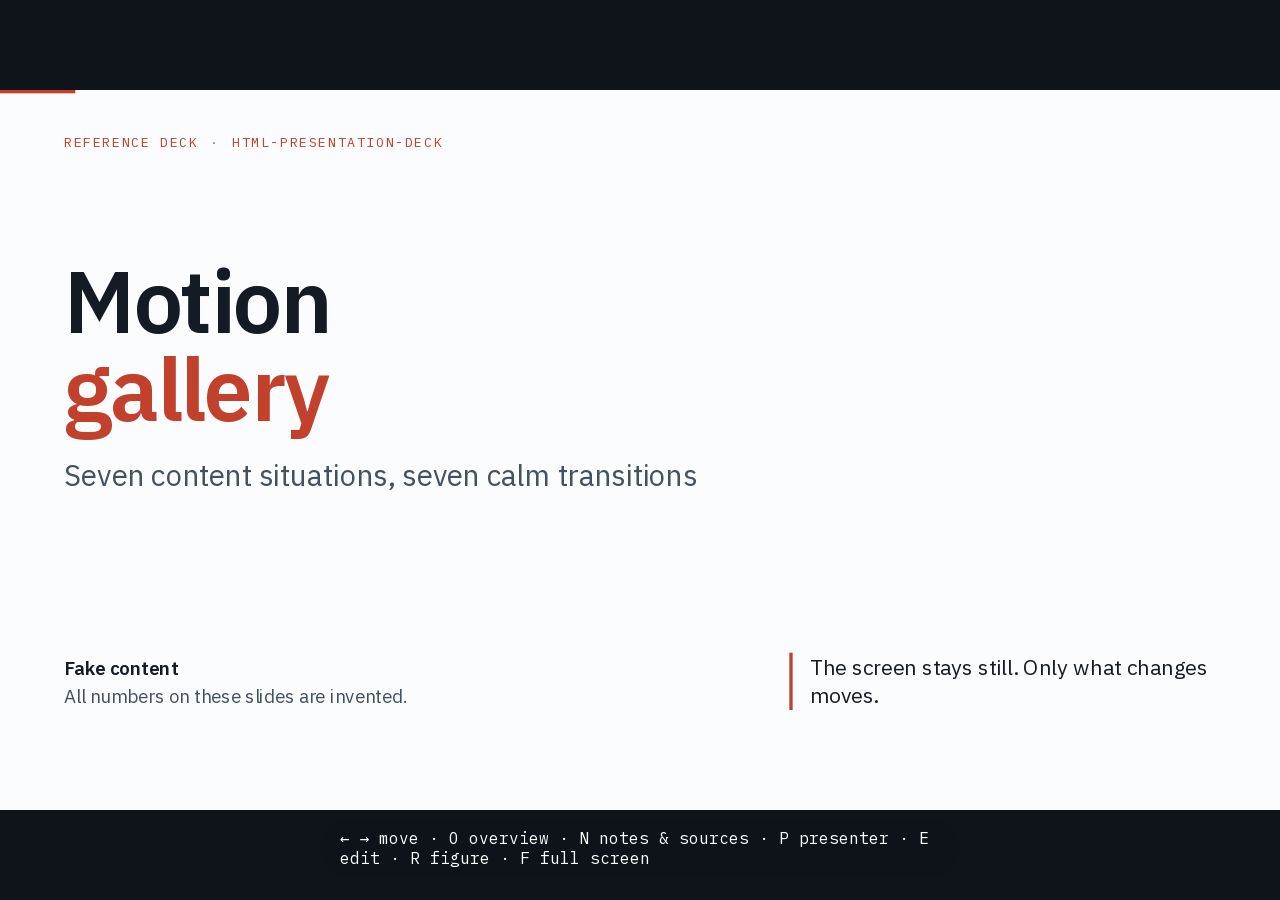
==== assets/gallery/preview.html @ 7a429f22 "feat: html-presentation-deck skill" ====
<!doctype html><html lang="en"><head><meta charset="utf-8"><meta name="viewport" content="width=device-width,initial-scale=1,viewport-fit=cover"><title>Motion Gallery</title>
<style>@font-face {
  font-family: 'Barlow Condensed';
  font-style: normal;
  font-weight: 500;
  font-display: swap;
  src: url([data-uri]) format('woff2');
  unicode-range: U+0100-02BA, U+02BD-02C5, U+02C7-02CC, U+02CE-02D7, U+02DD-02FF, U+0304, U+0308, U+0329, U+1D00-1DBF, U+1E00-1E9F, U+1EF2-1EFF, U+2020, U+20A0-20AB, U+20AD-20C4, U+2113, U+2C60-2C7F, U+A720-A7FF;
}
@font-face {
  font-family: 'Barlow Condensed';
  font-style: normal;
  font-weight: 500;
  font-display: swap;
  src: url([data-uri]) format('woff2');
  unicode-range: U+0000-00FF, U+0131, U+0152-0153, U+02BB-02BC, U+02C6, U+02DA, U+02DC, U+0304, U+0308, U+0329, U+2000-206F, U+20AC, U+2122, U+2191, U+2193, U+2212, U+2215, U+FEFF, U+FFFD;
}
@font-face {
  font-family: 'Barlow Condensed';
  font-style: normal;
  font-weight: 600;
  font-display: swap;
  src: url([data-uri]) format('woff2');
  unicode-range: U+0100-02BA, U+02BD-02C5, U+02C7-02CC, U+02CE-02D7, U+02DD-02FF, U+0304, U+0308, U+0329, U+1D00-1DBF, U+1E00-1E9F, U+1EF2-1EFF, U+2020, U+20A0-20AB, U+20AD-20C4, U+2113, U+2C60-2C7F, U+A720-A7FF;
}
@font-face {
  font-family: 'Barlow Condensed';
  font-style: normal;
  font-weight: 600;
  font-display: swap;
  src: url([data-uri]) format('woff2');
  unicode-range: U+0000-00FF, U+0131, U+0152-0153, U+02BB-02BC, U+02C6, U+02DA, U+02DC, U+0304, U+0308, U+0329, U+2000-206F, U+20AC, U+2122, U+2191, U+2193, U+2212, U+2215, U+FEFF, U+FFFD;
}
@font-face {
  font-family: 'IBM Plex Mono';
  font-style: normal;
  font-weight: 400;
  font-display: swap;
  src: url([data-uri]) format('woff2');
  unicode-range: U+0100-02BA, U+02BD-02C5, U+02C7-02CC, U+02CE-02D7, U+02DD-02FF, U+0304, U+0308, U+0329, U+1D00-1DBF, U+1E00-1E9F, U+1EF2-1EFF, U+2020, U+20A0-20AB, U+20AD-20C4, U+2113, U+2C60-2C7F, U+A720-A7FF;
}
@font-face {
  font-family: 'IBM Plex Mono';
  font-style: normal;
  font-weight: 400;
  font-display: swap;
  src: url([data-uri]) format('woff2');
  unicode-range: U+0000-00FF, U+0131, U+0152-0153, U+02BB-02BC, U+02C6, U+02DA, U+02DC, U+0304, U+0308, U+0329, U+2000-206F, U+20AC, U+2122, U+2191, U+2193, U+2212, U+2215, U+FEFF, U+FFFD;
}
@font-face {
  font-family: 'IBM Plex Mono';
  font-style: normal;
  font-weight: 500;
  font-display: swap;
  src: url([data-uri]) format('woff2');
  unicode-range: U+0100-02BA, U+02BD-02C5, U+02C7-02CC, U+02CE-02D7, U+02DD-02FF, U+0304, U+0308, U+0329, U+1D00-1DBF, U+1E00-1E9F, U+1EF2-1EFF, U+2020, U+20A0-20AB, U+20AD-20C4, U+2113, U+2C60-2C7F, U+A720-A7FF;
}
@font-face {
  font-family: 'IBM Plex Mono';
  font-style: normal;
  font-weight: 500;
  font-display: swap;
  src: url([data-uri]) format('woff2');
  unicode-range: U+0000-00FF, U+0131, U+0152-0153, U+02BB-02BC, U+02C6, U+02DA, U+02DC, U+0304, U+0308, U+0329, U+2000-206F, U+20AC, U+2122, U+2191, U+2193, U+2212, U+2215, U+FEFF, U+FFFD;
}
@font-face {
  font-family: 'IBM Plex Sans';
  font-style: normal;
  font-weight: 400;
  font-stretch: 100%;
  font-display: swap;
  src: url([data-uri]) format('woff2');
  unicode-range: U+0100-02BA, U+02BD-02C5, U+02C7-02CC, U+02CE-02D7, U+02DD-02FF, U+0304, U+0308, U+0329, U+1D00-1DBF, U+1E00-1E9F, U+1EF2-1EFF, U+2020, U+20A0-20AB, U+20AD-20C4, U+2113, U+2C60-2C7F, U+A720-A7FF;
}
@font-face {
  font-family: 'IBM Plex Sans';
  font-style: normal;
  font-weight: 400;
  font-stretch: 100%;
  font-display: swap;
  src: url([data-uri]) format('woff2');
  unicode-range: U+0000-00FF, U+0131, U+0152-0153, U+02BB-02BC, U+02C6, U+02DA, U+02DC, U+0304, U+0308, U+0329, U+2000-206F, U+20AC, U+2122, U+2191, U+2193, U+2212, U+2215, U+FEFF, U+FFFD;
}
@font-face {
  font-family: 'IBM Plex Sans';
  font-style: normal;
  font-weight: 500;
  font-stretch: 100%;
  font-display: swap;
  src: url([data-uri]) format('woff2');
  unicode-range: U+0100-02BA, U+02BD-02C5, U+02C7-02CC, U+02CE-02D7, U+02DD-02FF, U+0304, U+0308, U+0329, U+1D00-1DBF, U+1E00-1E9F, U+1EF2-1EFF, U+2020, U+20A0-20AB, U+20AD-20C4, U+2113, U+2C60-2C7F, U+A720-A7FF;
}
@font-face {
  font-family: 'IBM Plex Sans';
  font-style: normal;
  font-weight: 500;
  font-stretch: 100%;
  font-display: swap;
  src: url([data-uri]) format('woff2');
  unicode-range: U+0000-00FF, U+0131, U+0152-0153, U+02BB-02BC, U+02C6, U+02DA, U+02DC, U+0304, U+0308, U+0329, U+2000-206F, U+20AC, U+2122, U+2191, U+2193, U+2212, U+2215, U+FEFF, U+FFFD;
}
@font-face {
  font-family: 'IBM Plex Sans';
  font-style: normal;
  font-weight: 600;
  font-stretch: 100%;
  font-display: swap;
  src: url([data-uri]) format('woff2');
  unicode-range: U+0100-02BA, U+02BD-02C5, U+02C7-02CC, U+02CE-02D7, U+02DD-02FF, U+0304, U+0308, U+0329, U+1D00-1DBF, U+1E00-1E9F, U+1EF2-1EFF, U+2020, U+20A0-20AB, U+20AD-20C4, U+2113, U+2C60-2C7F, U+A720-A7FF;
}
@font-face {
  font-family: 'IBM Plex Sans';
  font-style: normal;
  font-weight: 600;
  font-stretch: 100%;
  font-display: swap;
  src: url([data-uri]) format('woff2');
  unicode-range: U+0000-00FF, U+0131, U+0152-0153, U+02BB-02BC, U+02C6, U+02DA, U+02DC, U+0304, U+0308, U+0329, U+2000-206F, U+20AC, U+2122, U+2191, U+2193, U+2212, U+2215, U+FEFF, U+FFFD;
}
@font-face {
  font-family: 'IBM Plex Sans';
  font-style: normal;
  font-weight: 700;
  font-stretch: 100%;
  font-display: swap;
  src: url([data-uri]) format('woff2');
  unicode-range: U+0100-02BA, U+02BD-02C5, U+02C7-02CC, U+02CE-02D7, U+02DD-02FF, U+0304, U+0308, U+0329, U+1D00-1DBF, U+1E00-1E9F, U+1EF2-1EFF, U+2020, U+20A0-20AB, U+20AD-20C4, U+2113, U+2C60-2C7F, U+A720-A7FF;
}
@font-face {
  font-family: 'IBM Plex Sans';
  font-style: normal;
  font-weight: 700;
  font-stretch: 100%;
  font-display: swap;
  src: url([data-uri]) format('woff2');
  unicode-range: U+0000-00FF, U+0131, U+0152-0153, U+02BB-02BC, U+02C6, U+02DA, U+02DC, U+0304, U+0308, U+0329, U+2000-206F, U+20AC, U+2122, U+2191, U+2193, U+2212, U+2215, U+FEFF, U+FFFD;
}</style></head><body><script>window.__EMBED={};</script>
<style>
/* Base: tokens, the fixed 1920 × 1080 stage, slide chrome and the house components.
   Colours and fonts are tokens on :root. deck.config.json "tokens" overrides them (domain colours d1–d4). */
:root{
  --paper:#fbfcfd; --ink:#141b24; --ink2:#46515e; --ink3:#7a8794;
  --rule:#d9dfe5; --tint:#f0f3f6; --tint2:#e6ebf0;
  --accent:#c2412d; --accent-soft:#fbe9e5;     /* our work and key messages */
  --amber:#9a5b00; --amber-soft:#f7ebd3;       /* opportunity */
  --ok:#2c7a4b; --ground:#0f141a;
  --d1:#2f67a6; --d2:#6b4aa8; --d3:#d9691c; --d4:#6b7785;   /* domain colours, renamed per deck */
  --academic:var(--d1);
  --sans:"IBM Plex Sans","Helvetica Neue",Arial,"PingFang SC","Microsoft YaHei","Noto Sans SC",sans-serif;
  --mono:"IBM Plex Mono",ui-monospace,Menlo,monospace;
  --num:"Barlow Condensed","IBM Plex Sans",Arial,sans-serif;
  color-scheme:light;
}
*{box-sizing:border-box}
html,body{height:100%;margin:0;padding:0}
body{background:var(--ground);color:var(--ink);font-family:var(--sans);overflow:hidden}
button{font:inherit;color:inherit}
:focus-visible{outline:3px solid var(--accent);outline-offset:2px}
p{margin:0}

#viewport{position:fixed;inset:0;display:flex;flex-direction:row}
#stageWrap{position:relative;flex:1 1 auto;min-width:0;min-height:0;overflow:hidden}
#stage{position:absolute;left:0;top:0;width:1920px;height:1080px;background:var(--paper);transform-origin:0 0;overflow:hidden}

/* ---------- slide chrome: kick, title, sub, body, footer ---------- */
.slide{position:absolute;inset:0;padding:64px 96px 0;display:none;flex-direction:column}
.slide.on{display:flex}
.kick{font-family:var(--mono);font-size:20px;letter-spacing:.12em;text-transform:uppercase;color:var(--accent);display:flex;gap:18px;align-items:center;height:28px}
.kick i{font-style:normal;color:var(--ink3)}
.pg{position:absolute;right:96px;top:64px;font-family:var(--mono);font-size:20px;color:var(--ink3);letter-spacing:.06em}
h2.ttl{font-size:60px;line-height:1.08;font-weight:600;letter-spacing:-.012em;margin:18px 0 0;max-width:1560px;text-wrap:balance}
.sub{font-size:28px;line-height:1.4;color:var(--ink2);margin:14px 0 0;max-width:1500px}
.body{flex:1 1 auto;min-height:0;position:relative;margin-top:28px;margin-bottom:84px}
.body.with-take{margin-bottom:220px}
.src{position:absolute;left:96px;right:96px;bottom:34px;font-family:var(--mono);font-size:16px;line-height:1.45;color:var(--ink3);display:flex;gap:10px 18px;flex-wrap:wrap;align-items:baseline}
.src b{font-weight:500;color:var(--ink2)}
.progress{position:absolute;left:0;top:0;height:5px;background:var(--accent);width:0;transition:width .25s}

/* evidence tags: p primary, a academic, m media or company claim, i inference, v to verify, n internal */
.ev{font-family:var(--mono);font-size:14px;letter-spacing:.04em;text-transform:uppercase;padding:1px 8px;border:1.5px solid currentColor;border-radius:99px;white-space:nowrap}
.ev.p{color:var(--ink)} .ev.a{color:var(--academic)} .ev.m{color:var(--ink3)} .ev.i{color:var(--ink2);border-style:dashed} .ev.v{color:var(--amber)} .ev.n{color:var(--ink3);border-style:dotted}

/* ---------- type helpers ---------- */
.t-mono{font-family:var(--mono)}
.num{font-family:var(--num);font-weight:600;font-variant-numeric:tabular-nums}
.hl{color:var(--accent)}
.mut{color:var(--ink2)}
.lead{font-size:32px;line-height:1.38}
.body-l{font-size:28px;line-height:1.4}
.body-m{font-size:24px;line-height:1.42}
.body-s{font-size:21px;line-height:1.4}
.label{font-family:var(--mono);font-size:17px;letter-spacing:.1em;text-transform:uppercase;color:var(--ink3)}
.ste{margin:6px 0 0;padding-left:1.15em;font-size:24px;line-height:1.32;display:flex;flex-direction:column;gap:6px}
.ste li::marker{color:var(--ink3)}

/* ---------- simple blocks ---------- */
.card{background:#fff;border:1.5px solid var(--rule);border-radius:10px;padding:24px 28px}
.card.flat{background:var(--tint);border-color:transparent}
.gapnote{border:2px dashed var(--accent);background:var(--accent-soft);border-radius:10px;padding:16px 24px;font-size:23px;line-height:1.4}
.gapnote b{color:var(--accent);font-family:var(--mono);font-size:17px;letter-spacing:.1em;text-transform:uppercase;margin-right:12px}
.pill{display:inline-block;font-family:var(--mono);font-size:16px;letter-spacing:.06em;padding:3px 12px;border-radius:99px;background:var(--tint2);color:var(--ink2);white-space:nowrap}
.pill.red{background:var(--accent-soft);color:var(--accent)}
.grid2{display:grid;grid-template-columns:1fr 1fr;gap:32px}
.grid3{display:grid;grid-template-columns:repeat(3,1fr);gap:28px}
.fill{height:100%}

/* ---------- title slide ---------- */
.s-title{padding-top:0}
.s-title .kick{position:absolute;left:96px;top:64px}
.s-title .main{position:absolute;left:96px;top:250px;width:1500px}
.s-title h1{font-size:132px;line-height:1.0;font-weight:600;letter-spacing:-.025em;margin:0}
.s-title h1 span{color:var(--accent)}
.s-title .tag{font-size:44px;line-height:1.25;color:var(--ink2);margin-top:36px;max-width:1300px}
.s-title .who{position:absolute;left:96px;bottom:150px;font-size:28px;line-height:1.5}
.s-title .who b{font-weight:600}
.s-title .pull{position:absolute;right:96px;bottom:150px;width:640px;font-size:32px;line-height:1.35;border-left:5px solid var(--accent);padding-left:26px}

/* ---------- argument + route (slide 2 pattern) ---------- */
.argue{width:830px}
.argue ol{margin:0;padding:0;display:flex;flex-direction:column;gap:56px}
.argue li{list-style:none;display:grid;grid-template-columns:70px 1fr;gap:22px;align-items:start;font-size:40px;line-height:1.3}
.argue .n{font-family:var(--num);font-size:84px;font-weight:600;line-height:.9;color:var(--accent)}
.route{position:absolute;right:0;top:0;width:800px;display:flex;flex-direction:column;gap:18px}
.grp{position:relative;border-left:2px solid var(--rule)}
.grp .g-l{position:absolute;left:30px;top:-2px;font-family:var(--mono);font-size:15px;letter-spacing:.14em;text-transform:uppercase;color:var(--ink3)}
.act{position:relative;padding:10px 0 10px 30px}
.grp .g-l + .act{padding-top:28px}
.act::before{content:"";position:absolute;left:-9px;top:20px;width:16px;height:16px;border-radius:50%;background:var(--paper);border:3px solid var(--ink)}
.grp .g-l + .act::before{top:38px}
.act .a-h{font-size:32px;font-weight:600;display:flex;gap:16px;align-items:baseline}
.act .a-h em{font-style:normal;font-family:var(--mono);font-size:18px;color:var(--ink3);letter-spacing:.06em;font-weight:400}
.act .a-d{font-size:23px;color:var(--ink2);margin-top:4px;line-height:1.35}
.grp.our{border-left:4px solid var(--accent)}
.grp.our .g-l{color:var(--accent)}
.grp.our .act::before{left:-11px;border-color:var(--accent);background:var(--accent)}

/* ---------- embed frames ---------- */
.frame{position:absolute;inset:0;border:1.5px solid var(--rule);border-radius:10px;overflow:hidden;background:#fff}
.frame iframe{width:100%;height:100%;border:0;display:block;background:#fff}
.frame .loading{position:absolute;inset:0;display:grid;place-items:center;font-family:var(--mono);font-size:22px;color:var(--ink3)}
.frame .loading a{color:var(--accent)}
.tabs{display:flex;border:1.5px solid var(--ink);border-radius:8px;overflow:hidden;width:max-content}
.tabs button{background:transparent;border:0;padding:8px 22px;font-size:21px;cursor:pointer}
.tabs button[aria-pressed="true"]{background:var(--ink);color:#fff}

/* ---------- columns and break cards: finding (white) above our work (red) ---------- */
.brk{width:44px;height:44px;border-radius:50%;background:var(--accent);color:#fff;font-weight:600;font-size:26px;display:inline-grid;place-items:center;flex:none;font-family:var(--sans)}
.col{background:#fff;border:1.5px solid var(--rule);border-radius:12px;padding:30px 32px;display:flex;flex-direction:column;gap:18px}
.col h3{margin:0;font-size:38px;font-weight:600;display:flex;gap:16px;align-items:center}
.bk{display:flex;flex-direction:column;border-radius:12px;overflow:hidden;border:1.5px solid var(--rule);background:#fff;min-height:0}
.bk-top{padding:24px 28px;flex:1 1 auto;display:flex;flex-direction:column;gap:14px}
.bk-top h3{margin:0;font-size:38px;font-weight:600;display:flex;gap:16px;align-items:center}
.bk-top p{font-size:26px;line-height:1.36}
.bk-top p.mut{font-size:23px}
.bk-our{padding:20px 28px 24px;background:var(--accent-soft);border-top:3px solid var(--accent);display:flex;flex-direction:column;gap:8px}
.bk-our .tag{font-family:var(--mono);font-size:17px;letter-spacing:.12em;text-transform:uppercase;color:var(--accent);font-weight:500}
.bk-our h4{margin:0;font-size:32px;font-weight:600;line-height:1.15}
.bk-our p{font-size:25px;line-height:1.35}
.bk.main{border:3px solid var(--accent)}
.bk.main .bk-our{background:var(--accent);color:#fff}
.bk.main .bk-our .tag{color:#ffd6cc}
.bk.opp .bk-our{background:var(--amber-soft);border-top-color:var(--amber)}
.bk.opp .bk-our .tag{color:var(--amber)}

/* ---------- Motivation / Measures / Opportunity cards ---------- */
.qd{display:grid;grid-template-columns:810px 1fr;gap:36px}
.qd-left,.qd-right{display:flex;flex-direction:column;gap:14px;min-width:0}
.ly{display:grid;grid-template-columns:170px 1fr;border-radius:12px;overflow:hidden;border:1.5px solid var(--rule)}
.ly-h{padding:16px 18px;font-family:var(--mono);font-size:19px;letter-spacing:.12em;text-transform:uppercase;font-weight:500;display:flex;flex-direction:column;justify-content:center;gap:8px;line-height:1.2}
.ly-h small{font-size:13px;letter-spacing:.1em;background:#fff;color:var(--accent);border-radius:99px;padding:2px 9px;width:max-content}
.ly-c{padding:12px 22px;font-size:24px;line-height:1.3}
.ly-c ul,.ly-c ol{margin:0;padding-left:1.15em;display:flex;flex-direction:column;gap:7px}
.ly-c li::marker{color:var(--ink3)}
.ly.mot .ly-h{background:var(--ink2);color:#fff}
.ly.mot .ly-c{background:#fff}
.ly.mea{border:3px solid var(--accent);flex:1.25}
.ly.mea .ly-h{background:var(--accent);color:#fff}
.ly.mea .ly-c{background:var(--accent-soft)}
.ly.mea .ly-c li::marker{color:var(--accent);font-weight:700}
.ly.opp .ly-h{background:var(--amber);color:#fff}
.ly.opp .ly-c{background:var(--amber-soft)}
.ly.mot,.ly.opp{flex:1}
.inf{font-style:normal;font-family:var(--mono);font-size:14px;color:var(--ink3);border:1.5px dashed var(--ink3);border-radius:99px;padding:0 8px;margin-left:4px;white-space:nowrap}

/* ---------- chain and timeline ---------- */
.chain{display:flex;align-items:stretch;gap:8px}
.chain span{flex:1;background:#fff;border:2px solid var(--ink);border-radius:10px;padding:8px 12px;font-size:21px;font-weight:600;line-height:1.2;display:flex;flex-direction:column;justify-content:center;text-align:center}
.chain span small{display:block;font-size:15px;font-weight:400;color:var(--ink2);margin-top:3px;font-family:var(--mono)}
.chain span.hot{border-color:var(--accent);background:var(--accent-soft)}
.chain i{font-style:normal;align-self:center;font-size:28px;color:var(--ink2)}
.tline{position:relative;display:grid;grid-template-columns:repeat(4,1fr);gap:24px;padding-top:30px}
.tline::before{content:"";position:absolute;left:0;right:0;top:11px;height:4px;background:var(--rule)}
.tl-i{position:relative;font-size:22px;line-height:1.3;color:var(--ink2)}
.tl-i::before{content:"";position:absolute;left:0;top:-27px;width:20px;height:20px;border-radius:50%;background:#fff;border:4px solid var(--ink)}
.tl-i b{display:block;font-family:var(--num);font-size:34px;font-weight:600;color:var(--ink);line-height:1.1;margin-bottom:2px}
.tl-i.hot::before{background:var(--accent);border-color:var(--accent)}
.tl-i.hot b{color:var(--accent)}

/* ---------- conclusion callout: large type on a light red field, never a dark bar ---------- */
.take{position:absolute;left:96px;right:96px;bottom:78px;display:grid;grid-template-columns:190px 1fr;gap:30px;align-items:center;background:var(--accent-soft);border-left:12px solid var(--accent);border-radius:0 14px 14px 0;padding:20px 40px 22px 34px;z-index:3}
.take .tk-l{font-family:var(--mono);font-size:19px;letter-spacing:.12em;text-transform:uppercase;color:var(--accent);font-weight:500;line-height:1.3}
.take p{font-size:39px;line-height:1.24;font-weight:600;color:var(--ink);letter-spacing:-.005em}
.take p b{color:var(--accent);font-weight:700}
.take .tk-s{display:block;font-size:25px;font-weight:400;color:var(--ink2);margin-top:6px;line-height:1.3}

/* ---------- SVG text: an inherited default, so fill and font-family attributes on elements still win ---------- */
svg{font-family:var(--sans);fill:var(--ink)}
svg .m{font-family:var(--mono)}
svg .mut{fill:var(--ink2)} svg .mut3{fill:var(--ink3)}

/* ---------- part header: the band an overview card turns into (morph), on each slide of a series ---------- */
.part-head{display:flex;align-items:center;gap:22px;margin-top:18px;padding:16px 26px;border-radius:12px;background:var(--accent);color:#fff;max-width:1560px}
.part-head b{font-family:var(--num);font-size:56px;line-height:1;font-weight:600}
.part-head span{font-size:40px;line-height:1.15;font-weight:600}
.part-head.opp{background:var(--amber)}
.done-chip{display:inline-block;font-family:var(--mono);font-size:16px;letter-spacing:.06em;background:var(--ok);color:#fff;border-radius:99px;padding:4px 14px;width:max-content}

:root{--d1:#2f67a6;--d2:#6b4aa8;--d3:#d9691c;--d4:#6b7785;}
/* Chrome outside the slides: toolbar, notes and sources panel, reference-figure viewer, overview, key hint. */
.dctl{position:fixed;right:18px;bottom:14px;display:flex;gap:6px;opacity:.0;transition:opacity .2s;z-index:50}
body:hover .dctl,.dctl:focus-within{opacity:.9}
body:has(#notes.open) .dctl{right:calc(min(560px,42vw) + 18px)}
.dctl button{white-space:nowrap;background:rgba(15,20,26,.86);color:#fff;border:1px solid rgba(255,255,255,.25);border-radius:8px;padding:7px 12px;font-size:15px;font-family:var(--mono);cursor:pointer}
.dctl button:hover{background:#000}
/* Notes and sources panel: docked on the right, the stage shrinks to fit */
#notes{flex:0 0 auto;width:0;overflow:hidden;background:#10161d;color:#e8edf2}
#notes.open{width:min(560px,42vw);border-left:3px solid var(--accent)}
#notes .in{width:min(560px,42vw);height:100%;overflow:auto;padding:22px 26px 32px;font-size:16px;line-height:1.5}
.np-h{display:flex;gap:14px;justify-content:space-between;align-items:flex-start}
.np-t{display:flex;flex-direction:column;gap:6px;min-width:0}
.np-n{font-family:var(--mono);font-size:13px;letter-spacing:.12em;color:#ff9b88}
.np-t b{font-size:20px;line-height:1.3;font-weight:600;color:#fff}
.np-x{flex:none;background:transparent;border:1px solid #3a4856;border-radius:8px;color:#c5d0da;font:inherit;font-size:13px;padding:4px 10px;cursor:pointer}
.np-x:hover{border-color:#8fa0b0;color:#fff}
.np-meta{font-family:var(--mono);font-size:13px;color:#9fb0c0;margin:10px 0 4px}
.np-sec{font-family:var(--mono);font-size:12px;font-weight:500;letter-spacing:.16em;text-transform:uppercase;color:#9fb0c0;margin:24px 0 8px;display:flex;align-items:center;gap:10px}
.np-sec:after{content:"";flex:1;height:1px;background:#26313c}
.np-say{margin:16px 0 0;padding:12px 16px 12px 18px;background:#2a1a18;border-left:4px solid var(--accent);border-radius:0 10px 10px 0}
.np-say.land{margin-top:18px}
.np-lab{font-family:var(--mono);font-size:12px;letter-spacing:.16em;text-transform:uppercase;color:#ff9b88}
.np-say p{margin:4px 0 0;font-size:19px;line-height:1.45;color:#ffe3dd;font-weight:500}
.np-cue,.np-lim,.np-src{margin:0;padding:0;list-style:none}
.np-cue li{position:relative;padding:0 0 8px 20px}
.np-cue li:before{content:"";position:absolute;left:3px;top:.62em;width:6px;height:6px;border-radius:50%;background:#5f7080}
.np-lim li,.np-src li{display:grid;grid-template-columns:128px 1fr;gap:10px;align-items:baseline;padding:0 0 9px}
.np-ev{display:inline-block;justify-self:start;font-family:var(--mono);font-size:11px;letter-spacing:.06em;text-transform:uppercase;padding:1px 8px;border:1.5px solid currentColor;border-radius:99px;white-space:nowrap;color:#e8edf2}
.np-ev.m{color:#9fb0c0} .np-ev.i{color:#c5d0da;border-style:dashed} .np-ev.v{color:#f0b45a} .np-ev.a{color:#7fb2ea} .np-ev.n{color:#9fb0c0;border-style:dotted}
.np-st{display:flex;flex-direction:column;gap:1px}
.np-st a{color:#fff;text-decoration:underline;text-decoration-color:#5f7080;text-underline-offset:3px}
.np-st a:hover{text-decoration-color:var(--accent);color:#ffd9d1}
.np-st a:after{content:" ↗";color:#9fb0c0;font-size:.9em}
.np-st small{font-size:13px;color:#9fb0c0}
.np-nolink{color:#e8edf2}
.np-figs{display:grid;gap:8px}
.np-fig{display:flex;gap:12px;align-items:center;text-align:left;background:#18212b;border:1px solid #2c3743;border-radius:10px;color:#fff;padding:10px 14px;cursor:pointer;font:inherit}
.np-fig:hover{border-color:var(--accent);background:#1f2a36}
.np-fi{flex:none;width:34px;height:34px;display:grid;place-items:center;border-radius:8px;background:#2a1a18;color:#ff9b88;font-size:18px}
.np-ft{display:flex;flex-direction:column;gap:1px;min-width:0}
.np-ft b{font-weight:600;font-size:16px}
.np-ft small{font-size:13px;color:#9fb0c0}
.np-none{margin:0;color:#9fb0c0;font-size:15px}
.np-keys{margin:26px 0 0;font-family:var(--mono);font-size:12px;color:#7d8e9e;line-height:1.7}
@media (max-width:900px){#notes.open{position:fixed;top:0;right:0;bottom:0;width:min(94vw,520px);z-index:70} #notes .in{width:100%}}

/* Reference-figure viewer */
#viewer{position:fixed;inset:0;z-index:90;background:rgba(10,14,19,.975);display:flex;flex-direction:column}
#viewer[hidden]{display:none}
.vw-bar{flex:none;display:flex;justify-content:space-between;align-items:center;gap:20px;padding:12px 22px;border-bottom:1px solid #26313c;color:#e8edf2}
.vw-t{display:flex;flex-wrap:wrap;gap:4px 16px;align-items:baseline;min-width:0}
.vw-k{font-family:var(--mono);font-size:12px;letter-spacing:.16em;text-transform:uppercase;color:#ff9b88}
.vw-name{font-size:19px;font-weight:600;color:#fff}
.vw-desc{font-size:14px;color:#9fb0c0}
.vw-btns{display:flex;gap:8px;align-items:center;flex:none}
.vw-btns button,.vw-open{background:transparent;border:1px solid #3a4856;border-radius:8px;color:#c5d0da;font:inherit;font-size:14px;padding:5px 12px;cursor:pointer;text-decoration:none}
.vw-btns button:hover,.vw-open:hover{border-color:#8fa0b0;color:#fff}
.vw-btns [hidden]{display:none}
.vw-n{font-family:var(--mono);font-size:13px;color:#9fb0c0;min-width:42px;text-align:center}
.vw-stage{flex:1 1 auto;min-height:0;display:grid;place-items:center;overflow:hidden;padding:20px}
.vw-card{position:relative;background:#fff;border-radius:12px;overflow:hidden;color:var(--ink)}
.vw-card.embed{width:100%;height:100%}
.vw-fig{width:1200px;padding:32px 36px 28px;background:#fff;color:var(--ink);font-family:var(--sans)}
.vw-fig svg{display:block;font-family:var(--sans)}
.vw-fig svg .m{font-family:var(--mono)}
.vw-fig svg .num{font-family:var(--num)}
.vw-miss{padding:40px;font-size:20px;color:var(--ink2)}
/* backup table figure */
.fig-html{display:flex;flex-direction:column;gap:18px}
.fh-top{display:flex;gap:18px;align-items:center}
.fh-sub{font-family:var(--mono);font-size:16px;color:var(--ink3)}
.ptab{width:100%;border-collapse:collapse;font-size:20px;line-height:1.4}
.ptab th,.ptab td{text-align:left;vertical-align:top;padding:12px 14px;border-bottom:1.5px solid var(--rule)}
.ptab thead th{font-family:var(--mono);font-size:15px;font-weight:500;letter-spacing:.1em;text-transform:uppercase;color:var(--ink3);border-bottom:2px solid var(--ink)}
.ptab tbody th{font-weight:600;white-space:nowrap;width:210px}


.ptab tbody tr:last-child th,.ptab tbody tr:last-child td{border-bottom:0}

#overview{position:fixed;inset:0;background:rgba(15,20,26,.97);z-index:80;display:none;overflow:auto;padding:40px 56px}
#overview.open{display:block}
#overview h3{font-family:var(--mono);color:#9fb0c0;font-weight:400;font-size:15px;letter-spacing:.12em;text-transform:uppercase;margin:0 0 18px}
#overview .grid{display:grid;grid-template-columns:repeat(auto-fill,minmax(300px,1fr));gap:14px}
#overview button{text-align:left;background:#18212b;border:1px solid #2c3743;border-radius:10px;color:#fff;padding:14px 16px;cursor:pointer;display:grid;gap:6px;min-height:118px;align-content:start}
#overview button:hover,#overview button.cur{border-color:var(--accent);background:#1f2a36}
#overview .n{font-family:var(--num);font-size:30px;color:#ff9b88;line-height:1}
#overview .a{font-family:var(--mono);font-size:13px;color:#9fb0c0;letter-spacing:.08em;text-transform:uppercase}
#overview .t{font-size:17px;line-height:1.3}
#overview .f{font-family:var(--mono);font-size:12px;letter-spacing:.08em;color:#ff9b88;margin-top:2px}
#hint{position:fixed;left:50%;bottom:22px;transform:translateX(-50%);background:rgba(15,20,26,.92);color:#fff;font-family:var(--mono);font-size:16px;padding:10px 20px;border-radius:99px;z-index:60;transition:opacity .6s;pointer-events:none}

@media (prefers-reduced-motion:reduce){.progress,.dctl{transition:none}}

/* Edit mode (editor.js): words only, the layout stays */
body.editing [contenteditable]{outline:1.5px dashed rgba(194,65,45,.45);outline-offset:3px;cursor:text;border-radius:2px}
body.editing [contenteditable]:hover{outline-color:var(--accent)}
body.editing [contenteditable]:focus{outline:2.5px solid var(--accent);background:rgba(255,255,255,.75)}
body.editing #notes [contenteditable]{outline-color:rgba(255,155,136,.45)}
body.editing #notes [contenteditable]:focus{outline-color:#ff9b88;background:rgba(255,255,255,.06)}
body.editing text[data-eid]{cursor:text}
body.editing text[data-eid]:hover{text-decoration:underline dashed;fill:var(--accent)}
body.editing .edited{box-shadow:inset 0 -4px 0 rgba(154,91,0,.35)}
body.editing text.edited{text-decoration:underline}
#edbar{position:fixed;left:50%;top:12px;transform:translateX(-50%);z-index:95;display:flex;gap:12px;align-items:center;background:rgba(15,20,26,.94);color:#fff;font-family:var(--mono);font-size:14px;padding:8px 10px 8px 18px;border-radius:99px;border:1.5px solid var(--accent)}
#edbar[hidden]{display:none}
#edbar b{color:#ff9b88;font-weight:500;letter-spacing:.1em;text-transform:uppercase}
#edbar .ed-where{color:#9fb0c0}
#edbar button{background:transparent;border:1px solid #3a4856;border-radius:99px;color:#e8edf2;font:inherit;padding:4px 12px;cursor:pointer}
#edbar button:hover{border-color:#8fa0b0}
#edbar button[hidden]{display:none}
#edbar .ed-done{background:var(--accent);border-color:var(--accent)}
.ed-svg{position:fixed;z-index:96;font:16px var(--sans);padding:6px 8px;border:2px solid var(--accent);border-radius:6px;background:#fff;color:var(--ink);box-shadow:0 8px 24px rgba(0,0,0,.2)}

/* Motion: builds (anim.js), zoom details (anim.js) and the camera tour (tour.js). */

/* ---------- builds: an element with data-b="n" is hidden until step n; .b-instant skips the motion ---------- */
.has-b [data-b]{transition:opacity .5s ease,transform .6s cubic-bezier(.2,.7,.2,1);transition-delay:var(--d,0s)}
.has-b [data-b]:not(.in){opacity:0;transform:translateY(28px);pointer-events:none}
.has-b [data-b][data-fx=left]:not(.in){transform:translateX(-70px)}
.has-b [data-b][data-fx=right]:not(.in){transform:translateX(70px)}
.has-b [data-b][data-fx=push]:not(.in){transform:translateY(90px)}
.has-b [data-b][data-fx=zoom]:not(.in){transform:scale(.9)}
.has-b [data-b][data-fx=fade]:not(.in){transform:none}
.b-instant [data-b],.b-instant [data-b] *,.b-instant *::before,.b-instant *::after{transition:none!important}
.bdots{position:absolute;right:96px;top:100px;display:flex;gap:8px}
.bdots i{width:11px;height:11px;border-radius:50%;border:2px solid var(--ink3)}
.bdots i.on{background:var(--accent);border-color:var(--accent)}
/* Children of a build enter one after another: put class "stagger" on the build element. */
.has-b .stagger>*{transition:opacity .35s ease,transform .4s ease}
.has-b .stagger:not(.in)>*{opacity:0;transform:translateX(-18px)}
.stagger>:nth-child(1){transition-delay:.2s} .stagger>:nth-child(2){transition-delay:.35s} .stagger>:nth-child(3){transition-delay:.5s}
.stagger>:nth-child(4){transition-delay:.65s} .stagger>:nth-child(5){transition-delay:.8s} .stagger>:nth-child(6){transition-delay:.95s}

/* ---------- zoom details: data-zoom="templateId" on a card opens the template in a card that grows out of it ---------- */
[data-zoom]{position:relative;cursor:zoom-in;transition:border-color .2s,transform .2s}
[data-zoom]:hover{transform:translateY(-3px)}
.zchip{position:absolute;right:18px;top:18px;font-family:var(--mono);font-size:15px;letter-spacing:.08em;text-transform:uppercase;color:var(--ink3);border:1.5px solid var(--rule);border-radius:99px;padding:2px 10px;background:#fff}
[data-zoom]:hover .zchip{color:var(--accent);border-color:var(--accent)}
.zl{position:absolute;inset:0;z-index:40}
.zl-bg{position:absolute;inset:0;background:rgba(251,252,253,.84);opacity:0;transition:opacity .35s}
.zl.open .zl-bg{opacity:1}
.zl-card{position:absolute;background:#fff;border:3px solid var(--accent);border-radius:16px;overflow:hidden;transform-origin:0 0;transition:transform .5s cubic-bezier(.2,.7,.2,1);box-shadow:0 30px 90px rgba(20,27,36,.18)}
.zl-in{position:relative;height:100%;opacity:0;transition:opacity .2s}
.zl.open .zl-in{opacity:1;transition:opacity .3s .28s}
.zl-x{position:absolute;right:28px;top:26px;font-family:var(--mono);font-size:17px;background:#fff;border:1.5px solid var(--ink3);border-radius:8px;padding:5px 14px;cursor:pointer;color:var(--ink2)}
.zl-x:hover{border-color:var(--ink);color:var(--ink)}
/* the detail page inside the card */
.zd{height:100%;display:flex;flex-direction:column;gap:26px;padding:36px 48px 32px}
.zd-h{display:flex;align-items:center;gap:20px;padding-right:180px}
.zd-h h3{margin:0;font-size:44px;font-weight:600;letter-spacing:-.01em}
.zd-g{display:grid;grid-template-columns:1fr 1fr 1.1fr;gap:22px;flex:1 1 auto;min-height:0}
.zd-g>div{border-radius:12px;border:1.5px solid var(--rule);padding:18px 22px;display:flex;flex-direction:column;gap:10px}
.zd-g p{font-size:26px;line-height:1.36}
.zd-g .miss{border:2px dashed var(--accent)}
.zd-g .our{background:var(--accent-soft);border:2px solid var(--accent)}
.zd-g .our.opp{background:var(--amber-soft);border-color:var(--amber)}
.zt{font-family:var(--mono);font-size:16px;letter-spacing:.12em;text-transform:uppercase;color:var(--ink3);font-weight:500}
.zd-g .miss .zt,.zd-g .our .zt{color:var(--accent)} .zd-g .our.opp .zt{color:var(--amber)}
.zd-f{display:flex;align-items:center;gap:14px;font-family:var(--mono);font-size:16px;color:var(--ink3)}
.zgo{margin-left:auto;font-family:var(--sans);font-size:21px;font-weight:600;background:var(--ink);color:#fff;border:0;border-radius:10px;padding:10px 20px;cursor:pointer;text-decoration:none}
.zgo:hover{background:var(--accent)}

/* ---------- slide transitions (transition.js): both slides stay shown while they cross ---------- */
.slide.tr-leave{display:flex;z-index:1;pointer-events:none}
.slide.tr-enter{z-index:2}

/* ---------- spotlight: data-spot="n" is lit at step n, its siblings dim ---------- */
[data-spot]{transition:opacity .35s ease,filter .35s ease,transform .35s cubic-bezier(.2,.7,.2,1),box-shadow .35s ease}
.spot-dim{opacity:.32;filter:grayscale(.7)}
.spot-on{transform:translateY(-6px);box-shadow:0 0 0 4px var(--accent),0 18px 40px rgba(20,27,36,.12)}
.b-instant [data-spot]{transition:none!important}

/* ---------- progress strip on the slides of a series (data-strip) ---------- */
.strip{position:absolute;top:60px;right:200px;display:flex;gap:6px;margin:0;padding:0;list-style:none;font-family:var(--mono);font-size:16px;letter-spacing:.04em}
.strip li{padding:4px 12px;border-radius:99px;border:1.5px solid var(--rule);color:var(--ink3);background:#fff;white-space:nowrap}
.strip li.done{color:var(--ok);border-color:var(--ok)}
.strip li.done::before{content:"✓ "}
.strip li.now{background:var(--accent);border-color:var(--accent);color:#fff}

/* ---------- camera tour (legacy, it can make people dizzy): an overview slide with data-tour; items data-tour-to ---------- */
.slide.cam{display:flex;will-change:transform,opacity}
.slide.cam-in{background:var(--paper);box-shadow:0 0 0 7px var(--accent);border-radius:6px}
[data-tour-to]{position:relative;transition:opacity .45s ease,box-shadow .45s ease}
.slide[data-tour]:not(.t-all) [data-tour-to].t-done{opacity:.45}
[data-tour-to].t-done::after{content:"✓ Covered";position:absolute;top:-16px;right:20px;font-family:var(--mono);font-size:16px;letter-spacing:.06em;background:var(--ok);color:#fff;border-radius:99px;padding:4px 14px}
[data-tour-to].t-next{box-shadow:0 0 0 4px var(--accent);animation:tpulse 1.4s ease-in-out infinite}
[data-tour-to].t-next::after{content:"Next";position:absolute;top:-16px;right:20px;font-family:var(--mono);font-size:16px;letter-spacing:.06em;background:var(--accent);color:#fff;border-radius:99px;padding:4px 14px}
@keyframes tpulse{50%{box-shadow:0 0 0 10px rgba(194,65,45,.25)}}

@media (prefers-reduced-motion:reduce){
  [data-spot]{transition:none!important}
  .has-b [data-b],.has-b [data-b] *,.zl-card,.zl-bg,.zl-in{transition:none!important}
  [data-tour-to].t-next{animation:none}
}

/* Motion gallery: slide-specific styles (prefix gx-). */
.gx-index{display:flex;flex-direction:column;gap:10px}
.gx-row{display:grid;grid-template-columns:56px 1fr 1fr 150px;gap:20px;align-items:center;padding:12px 20px;background:#fff;border:1.5px solid var(--rule);border-radius:10px}
.gx-row b{font-family:var(--num);font-size:40px;color:var(--accent);line-height:1}
.gx-row span{font-size:25px;font-weight:600;line-height:1.25}
.gx-row em{font-style:normal;font-size:22px;color:var(--ink2);line-height:1.3}
.gx-row small{font-family:var(--mono);font-size:16px;color:var(--ink3);text-align:right}
.gx-path{display:block;margin-top:20px}
.gx-steps{display:grid;grid-template-columns:repeat(5,1fr);gap:20px}
.gx-steps .card{display:flex;flex-direction:column;gap:12px;min-height:220px}
.gx-steps .num{font-size:64px;color:var(--accent);line-height:1}
.gx-steps p{font-size:28px;line-height:1.25;font-weight:600}
.gx-bars{position:absolute;inset:0 0 50px;display:flex;align-items:flex-end;justify-content:space-around;border-bottom:3px solid var(--ink)}
.gx-c{display:flex;flex-direction:column;align-items:center;gap:10px;width:200px;position:relative}
.gx-v{font-family:var(--num);font-size:44px;font-weight:600;line-height:1}
.gx-b{display:block;width:120px;background:var(--d1);border-radius:6px 6px 0 0}
.gx-b.hot{background:var(--accent)}
.gx-l{position:absolute;top:100%;margin-top:14px;font-size:22px;color:var(--ink2);white-space:nowrap}
.gx-act{position:absolute;left:96px;top:330px;display:flex;flex-direction:column;gap:10px}
.gx-act b{font-family:var(--mono);font-size:28px;letter-spacing:.14em;text-transform:uppercase;color:var(--accent);font-weight:500}
.gx-act span{font-size:120px;font-weight:600;letter-spacing:-.02em;line-height:1}

</style>
<div id="viewport">
  <div id="stageWrap">
    <div id="stage">
      <div class="progress"></div>
<!-- Motion gallery: seven content situations, each with the calm transition that suits it.
     All numbers are fake. Press → through it; the kick line of each slide names the situation and the effect. -->

<!-- ===================== 1 · TITLE ===================== -->
<section class="slide s-title on" data-title="Motion gallery" data-act="Opening" data-time="0.5">
  <div class="kick" data-eid="s1-1">Reference deck<i>·</i>html-presentation-deck</div>
  <div class="main">
    <h1 data-eid="s1-2">Motion<br><span>gallery</span></h1>
    <p class="tag" data-eid="s1-3">Seven content situations, seven calm transitions</p>
  </div>
  <div class="who"><b data-eid="s1-4">Fake content</b><br><span class="mut" data-eid="s1-5">All numbers on these slides are invented.</span></div>
  <div class="pull" data-eid="s1-6">The screen stays still. Only what changes moves.</div>
</section>

<!-- ===================== 2 · INDEX ===================== -->
<section class="slide" data-title="Which effect for which situation" data-act="Opening" data-time="1">
  <div class="kick" data-eid="s2-1">Index</div>
  <h2 class="ttl" data-eid="s2-2">Pick the effect from the content, not from taste</h2>
  <div class="body">
    <div class="gx-index">
      <div class="gx-row"><b data-eid="s2-3">1</b><span data-eid="s2-4">An overview, then one slide per part</span><em data-eid="s2-5">Morph into the part · progress strip · push · morph back once</em><small data-eid="s2-6">Slides 3–7</small></div>
      <div class="gx-row"><b data-eid="s2-7">2</b><span data-eid="s2-8">Options side by side, discussed one by one</span><em data-eid="s2-9">Spotlight · then fade to the chosen option</em><small data-eid="s2-10">Slides 8–9</small></div>
      <div class="gx-row"><b data-eid="s2-11">3</b><span data-eid="s2-12">A card with backup detail for questions</span><em data-eid="s2-13">Expand in place (zoom detail)</em><small data-eid="s2-14">Slide 10</small></div>
      <div class="gx-row"><b data-eid="s2-15">4</b><span data-eid="s2-16">One part of a picture gets its own slide</span><em data-eid="s2-17">Gentle zoom around the part</em><small data-eid="s2-18">Slides 11–12</small></div>
      <div class="gx-row"><b data-eid="s2-19">5</b><span data-eid="s2-20">A process the speaker explains step by step</span><em data-eid="s2-21">Builds, one step per press</em><small data-eid="s2-22">Slide 13</small></div>
      <div class="gx-row"><b data-eid="s2-23">6</b><span data-eid="s2-24">The same chart with new numbers</span><em data-eid="s2-25">Morph: bars and values move to the new values</em><small data-eid="s2-26">Slides 14–15</small></div>
      <div class="gx-row"><b data-eid="s2-27">7</b><span data-eid="s2-28">A new act or topic starts</span><em data-eid="s2-29">Fade</em><small data-eid="s2-30">Slides 16–17</small></div>
    </div>
  </div>
  <div class="src"><span data-eid="s2-31">Not shown: the camera tour. It moves the whole screen and can make people dizzy. Use it only when asked.</span></div>
</section>

<!-- ===================== 3–7 · SITUATION 1: OVERVIEW → PARTS ===================== -->
<section class="slide" data-title="Three research questions" data-act="1 · Overview → parts" data-time="1">
  <div class="kick" data-eid="s3-1">Situation 1<i>·</i>Overview → parts<i>·</i>→ morphs Q1 into the next slide</div>
  <h2 class="ttl" data-eid="s3-2">Three research questions, one test to pass</h2>
  <div class="body with-take">
    <div class="grid3 fill">
      <div class="col" data-morph="q1"><h3 data-eid="s3-3">Q1 · Reserve rules</h3><p class="body-m" data-eid="s3-4">How to split one battery between buffer, DR, ride-through and backup?</p></div>
      <div class="col" data-morph="q2"><h3 data-eid="s3-5">Q2 · Supervisory logic</h3><p class="body-m" data-eid="s3-6">When to move to backup, and how to return in batches?</p></div>
      <div class="col" data-morph="q3"><h3 data-eid="s3-7">Q3 · Allocation</h3><p class="body-m" data-eid="s3-8">How to split power between battery racks and keep the port reserve?</p></div>
    </div>
  </div>
  <div class="take"><span class="tk-l" data-eid="s3-9">Why it is tight</span><p data-eid="s3-10">On a 2 h system, ±5% of energy is about <b>6 minutes</b> at rated power.</p></div>
  <div class="src"><span data-eid="s3-11">Fake content</span><span class="ev i" data-eid="s3-12">Inference</span></div>
</section>

<section class="slide" data-strip="qs" data-strip-label="Q1" data-title="Q1 · Reserve rules" data-act="1 · Overview → parts" data-time="1">
  <div class="kick" data-eid="s4-1">Situation 1<i>·</i>Part 1 of 3<i>·</i>the strip shows where we are</div>
  <div class="part-head" data-morph="q1"><b data-eid="s4-2">Q1</b><span data-eid="s4-3">Reserve rules: one battery, many tasks</span></div>
  <div class="body">
    <div class="qd-right fill">
      <div class="ly mot"><div class="ly-h" data-eid="s4-4">Motivation</div><div class="ly-c"><ul><li data-eid="s4-5">Four tasks share one energy store.</li><li data-eid="s4-6">The test checks drift over <b>24 h</b>.</li></ul></div></div>
      <div class="ly mea"><div class="ly-h" data-eid="s4-7">Measures<small>Our work</small></div><div class="ly-c"><ol><li data-eid="s4-8">Write each task as a range that depends on SOC.</li><li data-eid="s4-9">Recompute the reserves every period.</li></ol></div></div>
      <div class="ly opp"><div class="ly-h" data-eid="s4-10">Opportunity</div><div class="ly-c"><ul><li data-eid="s4-11">No published method proves the drift limit. <i class="inf">inference</i></li></ul></div></div>
    </div>
  </div>
  <div class="src"><span data-eid="s4-12">Fake content</span></div>
</section>

<section class="slide" data-strip="qs" data-strip-label="Q2" data-enter="push" data-title="Q2 · Supervisory logic" data-act="1 · Overview → parts" data-time="1">
  <div class="kick" data-eid="s5-1">Situation 1<i>·</i>Part 2 of 3<i>·</i>push: the next item of a series</div>
  <div class="part-head" data-morph="q2"><b data-eid="s5-2">Q2</b><span data-eid="s5-3">Supervisory logic: when to switch, how to return</span></div>
  <div class="body">
    <div class="chain"><span data-eid="s5-4">Normal<small>grid OK</small></span><i data-eid="s5-5">→</i><span class="hot" data-eid="s5-6">Ride-through<small>fault &lt; 500 ms</small></span><i data-eid="s5-7">→</i><span data-eid="s5-8">Backup<small>fault &gt; 500 ms</small></span><i data-eid="s5-9">→</i><span data-eid="s5-10">Staged return<small>4 batches</small></span></div>
  </div>
  <div class="src"><span data-eid="s5-11">Fake content</span></div>
</section>

<section class="slide" data-strip="qs" data-strip-label="Q3" data-enter="push" data-title="Q3 · Allocation" data-act="1 · Overview → parts" data-time="1">
  <div class="kick" data-eid="s6-1">Situation 1<i>·</i>Part 3 of 3</div>
  <div class="part-head" data-morph="q3"><b data-eid="s6-2">Q3</b><span data-eid="s6-3">Allocation: the weakest battery rack sets the reserve</span></div>
  <div class="body">
    <div class="grid2 fill">
      <div class="card"><div class="label" data-eid="s6-4">Equal SOC</div><p class="num" style="font-size:96px" data-eid="s6-5">48 min</p><p class="body-m mut" data-eid="s6-6">at full power, four racks at 60%</p></div>
      <div class="card"><div class="label" data-eid="s6-7">Spread SOC</div><p class="num hl" style="font-size:96px" data-eid="s6-8">24 min</p><p class="body-m mut" data-eid="s6-9">the same mean, one rack at 30%</p></div>
    </div>
  </div>
  <div class="src"><span data-eid="s6-10">Fake content</span></div>
</section>

<section class="slide" data-title="Three questions covered" data-act="1 · Overview → parts" data-time="0.5">
  <div class="kick" data-eid="s7-1">Situation 1<i>·</i>Back once, at the end<i>·</i>Q3 morphs back into its card</div>
  <h2 class="ttl" data-eid="s7-2">Three research questions, one test to pass</h2>
  <div class="body with-take">
    <div class="grid3 fill">
      <div class="col" data-morph="q1"><span class="done-chip" data-eid="s7-3">✓ Covered</span><h3 data-eid="s7-4">Q1 · Reserve rules</h3><p class="body-m" data-eid="s7-5">How to split one battery between buffer, DR, ride-through and backup?</p></div>
      <div class="col" data-morph="q2"><span class="done-chip" data-eid="s7-6">✓ Covered</span><h3 data-eid="s7-7">Q2 · Supervisory logic</h3><p class="body-m" data-eid="s7-8">When to move to backup, and how to return in batches?</p></div>
      <div class="col" data-morph="q3"><span class="done-chip" data-eid="s7-9">✓ Covered</span><h3 data-eid="s7-10">Q3 · Allocation</h3><p class="body-m" data-eid="s7-11">How to split power between battery racks and keep the port reserve?</p></div>
    </div>
  </div>
  <div class="take"><span class="tk-l" data-eid="s7-12">So</span><p data-eid="s7-13">All three answer <b>one test</b>: control, not capacity.</p></div>
  <div class="src"><span data-eid="s7-14">Fake content</span></div>
</section>

<!-- ===================== 8–9 · SITUATION 2: OPTIONS, ONE BY ONE ===================== -->
<section class="slide" data-enter="fade" data-title="Three ways to buffer a swing" data-act="2 · Options" data-time="1.5">
  <div class="kick" data-eid="s8-1">Situation 2<i>·</i>Options side by side<i>·</i>→ lights one option at a time</div>
  <h2 class="ttl" data-eid="s8-2">Three ways to buffer a 100 MW swing</h2>
  <div class="body with-take">
    <div class="grid3 fill">
      <div class="card" data-spot="1"><div class="label" data-eid="s8-3">Option A</div><p class="lead" data-eid="s8-4">Capacitors in each compute rack</p><p class="num" style="font-size:64px" data-eid="s8-5">0.2 s</p><p class="body-m mut" data-eid="s8-6">fast, small energy</p></div>
      <div class="card" data-spot="2"><div class="label" data-eid="s8-7">Option B</div><p class="lead" data-eid="s8-8">A campus BESS with a local EMS</p><p class="num hl" style="font-size:64px" data-eid="s8-9">2 h</p><p class="body-m mut" data-eid="s8-10">slower, large energy</p></div>
      <div class="card" data-spot="3"><div class="label" data-eid="s8-11">Option C</div><p class="lead" data-eid="s8-12">GPU power capping in firmware</p><p class="num" style="font-size:64px" data-eid="s8-13">−15%</p><p class="body-m mut" data-eid="s8-14">no hardware, costs compute</p></div>
    </div>
  </div>
  <div class="take" data-b="4" data-fx="push"><span class="tk-l" data-eid="s8-15">Pick</span><p data-eid="s8-16">Only <b>Option B</b> also earns grid credit.</p></div>
  <div class="src"><span data-eid="s8-17">Fake content</span></div>
</section>

<section class="slide" data-enter="fade" data-title="Option B in detail" data-act="2 · Options" data-time="1">
  <div class="kick" data-eid="s9-1">Situation 2<i>·</i>Fade to the chosen option</div>
  <h2 class="ttl" data-eid="s9-2">Option B: a campus BESS with a local EMS</h2>
  <div class="body">
    <div class="grid3 fill">
      <div class="card flat"><div class="label" data-eid="s9-3">Size</div><p class="num" style="font-size:72px" data-eid="s9-4">200 MWh</p></div>
      <div class="card flat"><div class="label" data-eid="s9-5">Response</div><p class="num" style="font-size:72px" data-eid="s9-6">&lt; 200 ms</p></div>
      <div class="card flat"><div class="label" data-eid="s9-7">Grid credit</div><p class="num hl" style="font-size:72px" data-eid="s9-8">+60 MW</p></div>
    </div>
  </div>
  <div class="src"><span data-eid="s9-9">Fake content</span></div>
</section>

<!-- ===================== 10 · SITUATION 3: BACKUP DETAIL ===================== -->
<section class="slide" data-enter="fade" data-title="Two gaps with backup detail" data-act="3 · Backup detail" data-time="1">
  <div class="kick" data-eid="s10-1">Situation 3<i>·</i>Backup detail<i>·</i>click a card, Esc closes</div>
  <h2 class="ttl" data-eid="s10-2">Two gaps; the detail opens only when someone asks</h2>
  <div class="body">
    <div class="grid2 fill">
      <div class="bk" data-zoom="gx-z1"><div class="bk-top"><span class="zchip" aria-hidden="true">Details ⤢</span><h3 data-eid="s10-3"><span class="brk">1</span>Modeling</h3><p data-eid="s10-4">Two model worlds meet between <b>100 ms and 1 s</b>.</p></div>
        <div class="bk-our"><b class="tag" data-eid="s10-5">Our work</b><h4 data-eid="s10-6">Link the two models</h4></div></div>
      <div class="bk opp" data-zoom="gx-z2"><div class="bk-top"><span class="zchip" aria-hidden="true">Details ⤢</span><h3 data-eid="s10-7"><span class="brk">2</span>Data</h3><p data-eid="s10-8">No data shows how long the cooling loop <b>carries a cut</b>.</p></div>
        <div class="bk-our"><b class="tag" data-eid="s10-9">Our opportunity</b><h4 data-eid="s10-10">Use our field data</h4></div></div>
    </div>
  </div>
  <div class="src"><span data-eid="s10-11">Fake content</span></div>
  <template id="gx-z1"><div class="zd"><div class="zd-h"><span class="brk" data-eid="s10-12">1</span><h3 data-eid="s10-13">Modeling: where the two worlds meet</h3></div>
    <div class="zd-g"><div><b class="zt" data-eid="s10-14">What exists</b><p data-eid="s10-15">Fast models cover microseconds to 1 s.</p></div><div class="miss"><b class="zt" data-eid="s10-16">What is missing</b><p data-eid="s10-17">A public case that runs both on one site.</p></div><div class="our"><b class="zt" data-eid="s10-18">Our work</b><p data-eid="s10-19">Run both and compare at 100 ms.</p></div></div></div></template>
  <template id="gx-z2"><div class="zd"><div class="zd-h"><span class="brk" data-eid="s10-20">2</span><h3 data-eid="s10-21">Data: the thermal buffer</h3></div>
    <div class="zd-g"><div><b class="zt" data-eid="s10-22">What exists</b><p data-eid="s10-23">Design values for tanks and loops.</p></div><div class="miss"><b class="zt" data-eid="s10-24">What is missing</b><p data-eid="s10-25">Measured hold times after a load cut.</p></div><div class="our opp"><b class="zt" data-eid="s10-26">Our opportunity</b><p data-eid="s10-27">Field data from our own sites.</p></div></div></div></template>
</section>

<!-- ===================== 11–12 · SITUATION 4: PART OF A PICTURE ===================== -->
<section class="slide" data-enter="fade" data-title="The power path of a campus" data-act="4 · Part of a picture" data-time="1">
  <div class="kick" data-eid="s11-1">Situation 4<i>·</i>Part of a picture<i>·</i>→ zooms gently into the PCS</div>
  <h2 class="ttl" data-eid="s11-2">One power path; the PCS sets the response time</h2>
  <div class="body">
    <svg class="gx-path" viewBox="0 0 1728 520" width="100%" role="img" aria-labelledby="gxp-t"><title id="gxp-t">Grid, transformer, PCS, battery racks and EMS in one row; the PCS is marked</title>
      <g fill="none" stroke="#46515e" stroke-width="3"><path d="M 300 220 H 380"/><path d="M 640 220 H 720"/><path d="M 1000 220 H 1080"/><path d="M 860 300 V 380"/></g>
      <g><rect x="40" y="140" width="260" height="160" rx="12" fill="#fff" stroke="#141b24" stroke-width="2"/><text x="170" y="230" font-size="32" font-weight="600" text-anchor="middle" data-eid="s11-3">Grid</text></g>
      <g><rect x="380" y="140" width="260" height="160" rx="12" fill="#fff" stroke="#141b24" stroke-width="2"/><text x="510" y="230" font-size="32" font-weight="600" text-anchor="middle" data-eid="s11-4">Transformer</text></g>
      <g data-focus=""><rect x="720" y="140" width="280" height="160" rx="12" fill="#fbe9e5" stroke="#c2412d" stroke-width="4"/><text x="860" y="222" font-size="34" font-weight="700" text-anchor="middle" fill="#c2412d" data-eid="s11-5">PCS</text><text x="860" y="262" font-size="22" text-anchor="middle" fill="#46515e" data-eid="s11-6">power conversion</text></g>
      <g><rect x="1080" y="140" width="300" height="160" rx="12" fill="#fff" stroke="#141b24" stroke-width="2"/><text x="1230" y="230" font-size="32" font-weight="600" text-anchor="middle" data-eid="s11-7">Battery racks</text></g>
      <g><rect x="720" y="380" width="280" height="110" rx="12" fill="#f0f3f6" stroke="#7a8794" stroke-width="2" stroke-dasharray="7 5"/><text x="860" y="445" font-size="28" font-weight="600" text-anchor="middle" data-eid="s11-8">Local EMS</text></g>
    </svg>
  </div>
  <div class="src"><span data-eid="s11-9">Fake content · schematic</span></div>
</section>

<section class="slide" data-enter="zoom" data-title="Inside the PCS" data-act="4 · Part of a picture" data-time="1">
  <div class="kick" data-eid="s12-1">Situation 4<i>·</i>The part, on its own slide<i>·</i>← zooms back out</div>
  <h2 class="ttl" data-eid="s12-2">Inside the PCS: three loops, three speeds</h2>
  <div class="body">
    <div class="grid3 fill">
      <div class="card"><div class="label" data-eid="s12-3">Current loop</div><p class="num" style="font-size:80px" data-eid="s12-4">1 ms</p><p class="body-m mut" data-eid="s12-5">holds the AC current</p></div>
      <div class="card"><div class="label" data-eid="s12-6">Grid-forming loop</div><p class="num hl" style="font-size:80px" data-eid="s12-7">20 ms</p><p class="body-m mut" data-eid="s12-8">holds voltage and frequency</p></div>
      <div class="card"><div class="label" data-eid="s12-9">EMS set point</div><p class="num" style="font-size:80px" data-eid="s12-10">1 s</p><p class="body-m mut" data-eid="s12-11">follows the dispatch</p></div>
    </div>
  </div>
  <div class="src"><span data-eid="s12-12">Fake content</span></div>
</section>

<!-- ===================== 13 · SITUATION 5: A PROCESS STEP BY STEP ===================== -->
<section class="slide" data-enter="fade" data-title="Commissioning in five steps" data-act="5 · Process" data-time="1.5">
  <div class="kick" data-eid="s13-1">Situation 5<i>·</i>A process<i>·</i>→ adds one step</div>
  <h2 class="ttl" data-eid="s13-2">Commissioning a site in five steps</h2>
  <div class="body with-take">
    <div class="gx-steps">
      <div class="card" data-b="1" data-fx="left"><b class="num" data-eid="s13-3">1</b><p data-eid="s13-4">Model the site</p></div>
      <div class="card" data-b="2" data-fx="left"><b class="num" data-eid="s13-5">2</b><p data-eid="s13-6">Test the PCS alone</p></div>
      <div class="card" data-b="3" data-fx="left"><b class="num" data-eid="s13-7">3</b><p data-eid="s13-8">Test with the EMS</p></div>
      <div class="card" data-b="4" data-fx="left"><b class="num" data-eid="s13-9">4</b><p data-eid="s13-10">Ride-through test</p></div>
      <div class="card" data-b="5" data-fx="left"><b class="num" data-eid="s13-11">5</b><p data-eid="s13-12">Grid operator sign-off</p></div>
    </div>
  </div>
  <div class="take" data-b="6" data-fx="push"><span class="tk-l" data-eid="s13-13">So</span><p data-eid="s13-14">Step 4 is where most sites <b>lose weeks</b>.</p></div>
  <div class="src"><span data-eid="s13-15">Fake content</span></div>
</section>

<!-- ===================== 14–15 · SITUATION 6: SAME CHART, NEW NUMBERS ===================== -->
<section class="slide" data-enter="fade" data-title="Share of national power, 2024" data-act="6 · New numbers" data-time="1">
  <div class="kick" data-eid="s14-1">Situation 6<i>·</i>Same chart, new numbers<i>·</i>→ moves the bars to 2030</div>
  <h2 class="ttl" data-morph="gx-t" data-eid="s14-2">Data-center share of national power, 2024</h2>
  <div class="body">
    <div class="gx-bars">
      <div class="gx-c"><span class="gx-v" data-morph="v1" data-eid="s14-3">22%</span><i class="gx-b" data-morph="b1" style="height:330px"></i><span class="gx-l" data-eid="s14-4">Country A</span></div>
      <div class="gx-c"><span class="gx-v" data-morph="v2" data-eid="s14-5">8%</span><i class="gx-b" data-morph="b2" style="height:120px"></i><span class="gx-l" data-eid="s14-6">Country B</span></div>
      <div class="gx-c"><span class="gx-v" data-morph="v3" data-eid="s14-7">5%</span><i class="gx-b" data-morph="b3" style="height:75px"></i><span class="gx-l" data-eid="s14-8">Country C</span></div>
      <div class="gx-c"><span class="gx-v" data-morph="v4" data-eid="s14-9">4%</span><i class="gx-b" data-morph="b4" style="height:60px"></i><span class="gx-l" data-eid="s14-10">Country D</span></div>
      <div class="gx-c"><span class="gx-v" data-morph="v5" data-eid="s14-11">3%</span><i class="gx-b" data-morph="b5" style="height:45px"></i><span class="gx-l" data-eid="s14-12">Country E</span></div>
    </div>
  </div>
  <div class="src"><span data-eid="s14-13">Fake numbers</span></div>
</section>

<section class="slide" data-title="Share of national power, 2030" data-act="6 · New numbers" data-time="1">
  <div class="kick" data-eid="s15-1">Situation 6<i>·</i>Same chart, new numbers<i>·</i>← moves them back</div>
  <h2 class="ttl" data-morph="gx-t" data-eid="s15-2">Data-center share of national power, 2030</h2>
  <div class="body">
    <div class="gx-bars">
      <div class="gx-c"><span class="gx-v hl" data-morph="v1" data-eid="s15-3">30%</span><i class="gx-b hot" data-morph="b1" style="height:450px"></i><span class="gx-l" data-eid="s15-4">Country A</span></div>
      <div class="gx-c"><span class="gx-v hl" data-morph="v2" data-eid="s15-5">14%</span><i class="gx-b hot" data-morph="b2" style="height:210px"></i><span class="gx-l" data-eid="s15-6">Country B</span></div>
      <div class="gx-c"><span class="gx-v" data-morph="v3" data-eid="s15-7">6%</span><i class="gx-b" data-morph="b3" style="height:90px"></i><span class="gx-l" data-eid="s15-8">Country C</span></div>
      <div class="gx-c"><span class="gx-v" data-morph="v4" data-eid="s15-9">5%</span><i class="gx-b" data-morph="b4" style="height:75px"></i><span class="gx-l" data-eid="s15-10">Country D</span></div>
      <div class="gx-c"><span class="gx-v" data-morph="v5" data-eid="s15-11">4%</span><i class="gx-b" data-morph="b5" style="height:60px"></i><span class="gx-l" data-eid="s15-12">Country E</span></div>
    </div>
  </div>
  <div class="src"><span data-eid="s15-13">Fake numbers</span></div>
</section>

<!-- ===================== 16–17 · SITUATION 7: A NEW ACT ===================== -->
<section class="slide" data-enter="fade" data-title="Act 3 · Our work" data-act="7 · New act" data-time="0.5">
  <div class="kick" data-eid="s16-1">Situation 7<i>·</i>A new act<i>·</i>fade</div>
  <div class="gx-act"><b data-eid="s16-2">Act 3</b><span data-eid="s16-3">Our work</span></div>
  <div class="src"><span data-eid="s16-4">A divider slide: one fade, nothing moves</span></div>
</section>

<section class="slide" data-enter="fade" data-title="Rules for motion" data-act="7 · New act" data-time="1">
  <div class="kick" data-eid="s17-1">Closing</div>
  <h2 class="ttl" data-eid="s17-2">Pick the calmest effect that still tells the story</h2>
  <div class="body with-take">
    <ul class="ste" style="font-size:30px;gap:14px">
      <li data-eid="s17-3">Keep the screen still. Move only what changes.</li>
      <li data-eid="s17-4">Never zoom more than about 12% across the whole screen.</li>
      <li data-eid="s17-5">Do not go back and forth between an overview and its parts. Go back once, at the end.</li>
      <li data-eid="s17-6">Use motion on three to five slides of a talk, not on every slide.</li>
      <li data-eid="s17-7">Jumps (overview, links) and reduced-motion settings always switch at once.</li>
    </ul>
  </div>
  <div class="take"><span class="tk-l" data-eid="s17-8">Test</span><p data-eid="s17-9">If someone looks away, they must still <b>know where they are</b>.</p></div>
  <div class="src"><span data-eid="s17-10">Not shown: the camera tour (legacy). It moves the whole screen; use it only when asked.</span></div>
</section>

    </div>
  </div>
  <aside id="notes" aria-label="Notes and sources"><div class="in"></div></aside>
</div>

<div class="dctl" role="toolbar" aria-label="Deck controls">
  <button type="button" id="bPrev" aria-label="Previous slide">←</button>
  <button type="button" id="bNext" aria-label="Next slide">→</button>
  <button type="button" id="bOv" data-ui="Overview">Overview</button>
  <button type="button" id="bNotes" aria-pressed="false" data-ui="Notes &amp; sources">Notes &amp; sources</button>
  <button type="button" id="bPres" data-ui="Presenter">Presenter</button>
  <button type="button" id="bEdit" aria-pressed="false" data-ui="Edit text">Edit text</button>
  
  <button type="button" id="bFs">Full screen</button>
</div>
<div id="viewer" role="dialog" aria-modal="true" aria-label="Reference figure" hidden>
  <div class="vw-bar">
    <div class="vw-t"><span class="vw-k" data-ui="Reference figure">Reference figure</span><b class="vw-name"></b><span class="vw-desc"></span></div>
    <div class="vw-btns">
      <button type="button" class="vw-prev" aria-label="Previous figure">←</button><span class="vw-n"></span><button type="button" class="vw-next" aria-label="Next figure">→</button>
      <a class="vw-open" target="_blank" rel="noopener" hidden data-ui="Open in new tab">Open in new tab</a>
      <button type="button" class="vw-close" data-ui="Close">Close</button>
    </div>
  </div>
  <div class="vw-stage"><div class="vw-card"></div></div>
</div>
<div id="overview" role="dialog" aria-label="Slide overview"><h3 data-ui="Slide overview · click to jump">Slide overview · click to jump</h3><div class="grid"></div></div>
<div id="hint" data-ui="← → move · O overview · N notes &amp; sources · P presenter · E edit · R figure · F full screen">← → move · O overview · N notes &amp; sources · P presenter · E edit · R figure · F full screen</div>
<script>window.DECK_CONFIG={"embeds": {}, "title": "Motion Gallery"};</script>
<script>window.I18N_DATA={"source": "en", "langs": ["en"], "tr": {}};</script>
<script>window.I18N_UI={};</script>
<script>window.NOTES_TR={};</script>
<script>
/* Notes and sources, one entry per slide in slide order. Mark each entry with a comment of the form  N · Title  (build.py counts them).
   Writing rules: ASD-STE100. Short sentences (max 20 words). Active voice. One idea per sentence. Plain text only.
   Entry: say = opening line, cue = points and click cues, land = closing line, limits = [tag, text],
          src = keys of T, figs = keys of F.
   Click cues: start the first cue with "Clicks: …" on a slide with builds, zoom details or a tour.
   Figure kinds: tpl (hidden <template id>, made by figs_gen.py), clone (copy of a figure on the slide),
                 embed (full-size interactive page; the key must be in deck.config.json "embeds"). */
(function () {
  "use strict";

  /* Evidence tags: same codes as the .ev chips in the slide footers. n = internal document. */
  const TAG = { p: "Primary", a: "Academic", m: "Media / claim", i: "Inference", v: "To verify", n: "Internal" };

  /* Sources: key -> [tag, title, publisher and date, url]. No url = no public link. Check each url before use. */
  const T = {};
  const F = {};

  const N = [
    /* 1 · Title */
    { say: "This deck shows calm transitions. Each one fits one kind of content.", cue: ["Press \u2192 to go through the seven situations."], land: "", limits: [], src: [], figs: [] },
    /* 2 · Index */
    { say: "Pick the effect from the content. The table gives the match.", cue: ["Read the seven rows. The slides follow in the same order."], land: "", limits: [], src: [], figs: [] },
    /* 3 · Overview */
    { say: "An overview with three parts. Each part gets its own slide.", cue: ["Press \u2192. The Q1 card turns into the header of the next slide. Nothing else moves."], land: "Use this when an overview leads to one slide per part.", limits: [], src: [], figs: [] },
    /* 4 · Q1 */
    { say: "The strip at the top shows the part we are in.", cue: ["Press \u2192. The next part slides in a little. We do not go back to the overview in between."], land: "", limits: [], src: [], figs: [] },
    /* 5 · Q2 */
    { say: "Push is for the next item of a series.", cue: ["The strip marks Q1 as done."], land: "", limits: [], src: [], figs: [] },
    /* 6 · Q3 */
    { say: "The last part.", cue: ["Press \u2192. The Q3 header turns back into its card on the overview. All three show done."], land: "", limits: [], src: [], figs: [] },
    /* 7 · Recap */
    { say: "We go back to the overview once, at the end.", cue: ["All parts carry a done mark. Then the talk goes on."], land: "Back once, never back and forth.", limits: [], src: [], figs: [] },
    /* 8 · Options */
    { say: "Three options side by side. The speaker discusses one at a time.", cue: ["Clicks: press \u2192 three times. Each press lights one option and dims the others. Press \u2192 again for the takeaway."], land: "Use this when the audience must compare, not only read.", limits: [], src: [], figs: [] },
    /* 9 · Option B */
    { say: "A fade takes us to the chosen option.", cue: [], land: "", limits: [], src: [], figs: [] },
    /* 10 · Backup */
    { say: "Details for questions stay hidden until someone asks.", cue: ["Click a card. The detail grows out of it. Esc closes it."], land: "Use this for backup facts, not for the main line.", limits: [], src: [], figs: [] },
    /* 11 · Picture */
    { say: "A picture with one marked part.", cue: ["Press \u2192. The view moves a little toward the PCS and the next slide fades in."], land: "Use this when the next slide is a part of this picture.", limits: [], src: [], figs: [] },
    /* 12 · PCS */
    { say: "The part on its own slide.", cue: ["Press \u2190. The view moves back out to the whole picture."], land: "", limits: [], src: [], figs: [] },
    /* 13 · Process */
    { say: "A process that the speaker explains step by step.", cue: ["Clicks: press \u2192 five times. Each press adds one step. Press \u2192 again for the takeaway."], land: "Use builds when the order of the steps matters.", limits: [], src: [], figs: [] },
    /* 14 · 2024 */
    { say: "The same chart, now with 2024 numbers.", cue: ["Press \u2192. The bars and the values move to the 2030 numbers. The layout stays."], land: "Use this when only the numbers change.", limits: [], src: [], figs: [] },
    /* 15 · 2030 */
    { say: "The 2030 numbers.", cue: ["Press \u2190. The bars move back to 2024."], land: "", limits: [], src: [], figs: [] },
    /* 16 · Divider */
    { say: "A new act starts. A fade is enough.", cue: [], land: "", limits: [], src: [], figs: [] },
    /* 17 · Rules */
    { say: "Five rules for motion in a talk.", cue: ["Read the rules. The test: if someone looks away, they still know where they are."], land: "Pick the calmest effect that still tells the story.", limits: [], src: [], figs: [] }
  ];

  /* Resolve keys once, so the deck code reads plain objects. An unknown key is an error. */
  const out = N.map(function (n) {
    return {
      say: n.say, cue: n.cue || [], land: n.land || "", limits: n.limits || [],
      src: (n.src || []).map(function (k) { const s = T[k]; if (!s) throw new Error("Unknown source " + k); return { tag: s[0], title: s[1], meta: s[2], url: s[3] || "" }; }),
      figs: (n.figs || []).map(function (k) { const f = F[k]; if (!f) throw new Error("Unknown figure " + k); return Object.assign({ key: k }, f); })
    };
  });

  /* Other languages (src/notes_<lang>.js sets window.NOTES_TR[lang]): same slide order; say, cue, land, the limit
     texts, tag names and figure names. Sources keep their original titles. A missing field falls back to the source.
     Every language gets its own arrays, so an edit in one language cannot change another. */
  const langs = {};
  const tr = window.NOTES_TR || {};
  Object.keys(tr).forEach(function (lang) {
    const Z = tr[lang] || {};
    langs[lang] = {
      tags: Object.assign({}, TAG, Z.tags || {}),
      slides: out.map(function (o, i) {
        const z = (Z.slides || [])[i] || {};
        return Object.assign({}, o, {
          say: z.say != null ? z.say : o.say,
          cue: o.cue.map(function (c, k) { return (z.cue || [])[k] != null ? z.cue[k] : c; }),
          land: z.land != null ? z.land : o.land,
          limits: o.limits.map(function (l, k) { return [l[0], (z.limits || [])[k] != null ? z.limits[k] : l[1]]; }),
          figs: o.figs.map(function (f) { const t = (Z.figs || {})[f.key]; return t ? Object.assign({}, f, { n: t[0], d: t[1] }) : f; })
        });
      })
    };
  });
  const SRC = (window.I18N_DATA && window.I18N_DATA.source) || "en";
  langs[SRC] = { slides: out, tags: TAG };
  window.NOTES = { slides: out, tags: TAG, langs: langs };
})();

</script>
<script>
/* Languages. deck.config.json "languages": the first is the source (slides.html, notes.js); the others come from
   src/i18n/<lang>.txt and src/notes_<lang>.js (window.I18N_DATA and window.NOTES_TR, written by build.py).
   L or the language button cycles the languages; ?lang=zh opens in Chinese; the choice is remembered.
   This file owns what each text unit shows: elements with data-eid (the editor's ids) get their text per language
   from getText(lang, id). The editor changes text only through setText(lang, id, html), so an edit in one language
   never changes another. Text without an id (drawn by scripts) is translated by the free strings and patterns,
   also when a script redraws it. Embedded pages stay as published.
   window.t(s, vars) translates an engine string (window.I18N_UI) into the language on screen; {name} is replaced
   from vars. A "langchange" event fires on document after a switch. */
(function () {
  "use strict";
  const D = window.I18N_DATA || { source: "en", langs: ["en"], tr: {} };
  const UI = window.I18N_UI || {};
  const SRC = D.source, LANGS = D.langs;
  const KEY = "deck-lang:" + ((window.DECK_CONFIG && window.DECK_CONFIG.title) || document.title);
  const SKIP = new Set(["SCRIPT", "STYLE", "IFRAME", "TEMPLATE", "TITLE", "DESC", "title", "desc", "style", "script"]);
  const norm = s => String(s).replace(/\s+/g, " ").trim();
  let lang = SRC, busy = false;

  window.t = function (s, vars) {
    let out = s;
    const u = UI[lang];
    if (u && u[s] != null) out = u[s];
    if (vars) out = String(out).replace(/\{(\w+)\}/g, (m, k) => (vars[k] != null ? vars[k] : m));
    return out;
  };

  /* ---------- text units with ids ---------- */
  const srcText = {}, kindOf = {};
  function nodes(eid) {
    const sel = '[data-eid="' + eid + '"]';
    const out = Array.from(document.querySelectorAll(sel));
    document.querySelectorAll("template").forEach(t => out.push(...t.content.querySelectorAll(sel)));
    return out;
  }
  function capture() {
    const all = Array.from(document.querySelectorAll("[data-eid]"));
    document.querySelectorAll("template").forEach(t => all.push(...t.content.querySelectorAll("[data-eid]")));
    all.forEach(n => {
      const id = n.getAttribute("data-eid");
      if (id in srcText) return;
      kindOf[id] = n.tagName.toLowerCase() === "text" ? "svg" : "html";
      srcText[id] = kindOf[id] === "svg" ? n.textContent : n.innerHTML;
    });
  }
  const units = l => (D.tr[l] || (D.tr[l] = { units: {}, free: {}, pats: [] })).units;
  function getText(l, id) {
    if (l === SRC) return srcText[id];
    const u = (D.tr[l] || {}).units || {};
    return u[id] != null ? u[id] : srcText[id];
  }
  const translated = (l, id) => l === SRC || ((D.tr[l] || {}).units || {})[id] != null;
  function render(id) {
    const v = getText(lang, id);
    if (v == null) return;
    nodes(id).forEach(n => {
      if (n.isContentEditable && n === document.activeElement) return;   // never under the cursor
      if (kindOf[id] === "svg") { if (n.textContent !== v) n.textContent = v; } else if (n.innerHTML !== v) n.innerHTML = v;
    });
  }
  function setText(l, id, v) {
    if (l === SRC) srcText[id] = v; else units(l)[id] = v;
    if (l === lang) { busy = true; render(id); mo.takeRecords(); busy = false; }
  }

  /* ---------- text without ids: free strings and patterns ---------- */
  const compiled = {};
  function pats(l) {
    if (!compiled[l]) compiled[l] = ((D.tr[l] || {}).pats || []).map(([p, r]) => { try { return [new RegExp(p), r]; } catch (e) { return null; } }).filter(Boolean);
    return compiled[l];
  }
  function lookup(l, s) {
    if (l === SRC || !s) return null;
    const free = (D.tr[l] || {}).free || {};
    if (Object.prototype.hasOwnProperty.call(free, s)) return free[s];
    let out = s, hit = false;
    for (const [re, rep] of pats(l)) if (re.test(out)) { out = out.replace(re, rep); hit = true; }
    if (!hit && UI[l] && UI[l][s] != null) return UI[l][s];   // engine labels inside slides (zoom chips)
    return hit ? out : null;
  }
  const loose = new Map();                          // node -> [source text, shown text]
  function walkLoose(root, fn) {
    if (!root) return;
    for (const n of Array.from(root.childNodes)) {
      if (n.nodeType === 3) { if (n.nodeValue.trim()) fn(n); continue; }
      if (n.nodeType !== 1 || SKIP.has(n.tagName) || n.hasAttribute("data-eid") || n.classList.contains("frame") || n.classList.contains("no-i18n")) continue;
      walkLoose(n, fn);
    }
  }
  function looseTo(root) {
    walkLoose(root, n => {
      const prev = loose.get(n);
      const src = prev && n.nodeValue === prev[1] ? prev[0] : n.nodeValue;
      const z = lookup(lang, norm(src));
      if (z == null) { if (prev && n.nodeValue === prev[1]) n.nodeValue = prev[0]; loose.delete(n); return; }
      if (n.nodeValue !== z) n.nodeValue = z;
      loose.set(n, [src, z]);
    });
  }
  function looseBack() { loose.forEach(([src, z], n) => { if (n.nodeValue === z) n.nodeValue = src; }); loose.clear(); }

  /* ---------- slide attributes, chrome, notes ---------- */
  function attrs() {
    document.querySelectorAll("#stage > .slide").forEach(s => {
      ["title", "act"].forEach(a => {
        const k = "src" + a[0].toUpperCase() + a.slice(1);
        if (s.dataset[k] == null) s.dataset[k] = s.dataset[a] || "";
        const z = lookup(lang, norm(s.dataset[k]));
        s.dataset[a] = z != null ? z : s.dataset[k];
      });
    });
  }
  function chrome() { document.querySelectorAll("[data-ui]").forEach(el => { el.textContent = window.t(el.dataset.ui); }); }
  function notes() {
    const N = window.NOTES; if (!N || !N.langs) return;
    const src = N.langs[lang] || N.langs[SRC];
    N.slides = src.slides; N.tags = src.tags;
  }

  function apply(next, quiet) {
    if (LANGS.indexOf(next) < 0) next = SRC;
    busy = true;
    lang = next;
    Object.keys(srcText).forEach(render);
    const st = document.getElementById("stage");
    if (lang === SRC) looseBack(); else { looseBack(); looseTo(st); document.querySelectorAll("template").forEach(t => looseTo(t.content)); }
    attrs(); chrome(); notes();
    document.documentElement.lang = lang;
    mo.takeRecords();
    busy = false;
    try { localStorage.setItem(KEY, lang); } catch (e) { /* storage blocked */ }
    if (!quiet) document.dispatchEvent(new CustomEvent("langchange", { detail: { lang } }));
  }
  function toggle() { apply(LANGS[(LANGS.indexOf(lang) + 1) % LANGS.length]); }

  /* Scripts that redraw text: translate the new text again. Text inside id units is never touched here. */
  const mo = new MutationObserver(list => {
    if (busy || lang === SRC) return;
    busy = true;
    const done = new Set();
    list.forEach(m => {
      let el = m.target.nodeType === 1 ? m.target : m.target.parentNode;
      if (!el || (el.closest && el.closest("[data-eid]"))) return;
      el = (el.closest && el.closest("svg")) || el;
      if (!done.has(el)) { done.add(el); looseTo(el.parentNode || el); }
    });
    mo.takeRecords();
    busy = false;
  });

  capture();                                        // at load: the editor reads the source text before start()
  function start() {
    let want = SRC;
    try { want = localStorage.getItem(KEY) || SRC; } catch (e) { /* storage blocked */ }
    const m = /[?&]lang=([a-z]{2}(?:-[A-Za-z]+)?)\b/.exec(location.search); if (m) want = m[1];
    const st = document.getElementById("stage");
    if (st) mo.observe(st, { childList: true, subtree: true, characterData: true });
    apply(LANGS.indexOf(want) > -1 ? want : SRC, true);
  }
  const label = l => ({ en: "EN", zh: "中文" })[l] || l.toUpperCase();

  window.I18N = {
    start, apply, toggle, getText, setText, translated, label,
    text: s => { const z = lookup(lang, norm(s)); return z != null ? z : s; },   // a free string (PDF titles, captions)
    lang: () => lang, source: SRC, langs: LANGS.slice(),
    kind: id => kindOf[id], next: () => LANGS[(LANGS.indexOf(lang) + 1) % LANGS.length]
  };
})();

</script>
<script>
/* Builds and zoom details. Used by deck.js.
   Builds: an element with data-b="n" shows at step n. data-fx sets the motion (up, left, right, push, zoom, fade).
   The slide also gets classes st-1 … st-k, so CSS can animate pseudo-elements. It fires "slidestep" {step, total, instant}.
   Spotlight: an element with data-spot="n" is highlighted at step n and its data-spot siblings are dimmed.
   It stays visible at every step. Add a last build (for example the take) after the last spot, so the complete
   slide (jump, print) shows nothing dimmed.
   Zoom: an element with data-zoom="templateId" opens that template in a card that grows out of the element.
   Strip: slides with the same data-strip="group" get a progress strip (data-strip-label or data-title per slide). */
(function () {
  "use strict";
  const stepOf = new Map();
  const count = s => { let m = 0; s.querySelectorAll("[data-b], [data-spot]").forEach(e => { m = Math.max(m, +(e.dataset.b || e.dataset.spot)); }); return m; };

  function dots(s, n, k) {
    let d = s.querySelector(".bdots");
    if (!d) { d = document.createElement("div"); d.className = "bdots"; d.setAttribute("aria-hidden", "true"); s.appendChild(d); }
    d.replaceChildren(...Array.from({ length: n }, (_, j) => { const i = document.createElement("i"); if (j < k) i.className = "on"; return i; }));
  }
  function set(s, k, instant) {
    const n = count(s);
    k = Math.max(0, Math.min(n, k));
    stepOf.set(s, k);
    s.querySelectorAll("[data-b]").forEach(e => e.classList.toggle("in", +e.dataset.b <= k));
    for (let j = 1; j <= n; j++) s.classList.toggle("st-" + j, j <= k);
    const spots = s.querySelectorAll("[data-spot]");
    const lit = Array.from(spots).some(e => +e.dataset.spot === k);
    spots.forEach(e => { const me = +e.dataset.spot === k; e.classList.toggle("spot-on", me); e.classList.toggle("spot-dim", lit && !me); });
    dots(s, n, k);
    s.dispatchEvent(new CustomEvent("slidestep", { detail: { step: k, total: n, instant: !!instant } }));
  }
  /* mode "start": nothing shown yet (forward entry). mode "end": everything shown (back entry, jump). */
  function enter(s, mode) {
    if (!count(s)) return;
    s.classList.add("b-instant");
    set(s, mode === "start" ? 0 : count(s), true);
    requestAnimationFrame(() => requestAnimationFrame(() => s.classList.remove("b-instant")));
  }
  function forward(s) { const k = stepOf.get(s) || 0; if (k < count(s)) { set(s, k + 1); return true; } return false; }
  function back(s) { const k = stepOf.get(s) || 0; if (k > 0) { set(s, k - 1); return true; } return false; }

  /* ---- zoom ---- */
  const T = { x: 180, y: 110, w: 1560, h: 860 };          // target card on the 1920 × 1080 stage
  let zl = null;
  function stageRect(el) {
    const st = document.getElementById("stage"), sr = st.getBoundingClientRect(), sc = sr.width / 1920, r = el.getBoundingClientRect();
    return { x: (r.left - sr.left) / sc, y: (r.top - sr.top) / sc, w: r.width / sc, h: r.height / sc };
  }
  const flip = f => "translate(" + (f.x - T.x) + "px," + (f.y - T.y) + "px) scale(" + (f.w / T.w) + "," + (f.h / T.h) + ")";
  function zoomOpen(src) {
    const tpl = document.getElementById(src.dataset.zoom);
    if (!tpl || zl) return;
    const from = stageRect(src);
    zl = document.createElement("div");
    zl.className = "zl";
    zl.innerHTML = '<div class="zl-bg"></div><div class="zl-card" role="dialog" aria-modal="true"><div class="zl-in"></div></div>';
    const card = zl.querySelector(".zl-card"), inner = zl.querySelector(".zl-in");
    inner.appendChild(tpl.content.cloneNode(true));
    const x = document.createElement("button");
    x.type = "button"; x.className = "zl-x"; x.textContent = window.t ? window.t("Close · Esc") : "Close · Esc";
    inner.appendChild(x);
    card.setAttribute("aria-label", (inner.querySelector("h3") || {}).textContent || "Details");
    Object.assign(card.style, { left: T.x + "px", top: T.y + "px", width: T.w + "px", height: T.h + "px", transform: flip(from) });
    zl.dataset.from = JSON.stringify(from);
    document.getElementById("stage").appendChild(zl);
    zl.addEventListener("click", e => {
      const g = e.target.closest("[data-goto]");
      if (g) { zoomClose(true); window.__deck.show(+g.dataset.goto - 1); return; }
      if (e.target.closest(".zl-x") || e.target.classList.contains("zl-bg")) zoomClose();
    });
    card.getBoundingClientRect();                         // commit the start state, then animate
    zl.classList.add("open");
    card.style.transform = "none";
    x.focus({ preventScroll: true });
  }
  function zoomClose(now) {
    if (!zl) return;
    const el = zl; zl = null;
    if (now || matchMedia("(prefers-reduced-motion: reduce)").matches) { el.remove(); return; }
    el.classList.remove("open");
    el.querySelector(".zl-card").style.transform = flip(JSON.parse(el.dataset.from));
    setTimeout(() => el.remove(), 480);
  }
  document.addEventListener("click", e => {
    const z = e.target.closest("#stage [data-zoom]");
    if (z && !zl) zoomOpen(z);
  });

  document.querySelectorAll(".slide").forEach(s => { if (s.querySelector("[data-b]")) s.classList.add("has-b"); });

  /* ---- progress strip: Q1 · Q2 · Q3 at the top of each slide of a series ---- */
  const groups = {};
  document.querySelectorAll("#stage > .slide[data-strip]").forEach(s => { (groups[s.dataset.strip] = groups[s.dataset.strip] || []).push(s); });
  Object.values(groups).forEach(list => list.forEach((s, i) => {
    const ol = document.createElement("ol");
    ol.className = "strip"; ol.setAttribute("aria-label", "Progress");
    list.forEach((m, j) => {
      const li = document.createElement("li");
      li.className = j < i ? "done" : j === i ? "now" : "next";
      li.textContent = m.dataset.stripLabel || m.dataset.title || String(j + 1);
      ol.appendChild(li);
    });
    s.appendChild(ol);
  }));
  window.DeckAnim = { enter, forward, back, zoomed: () => !!zl, zoomClose, step: s => stepOf.get(s) || 0, steps: count };
})();

</script>
<script>
/* Calm slide transitions between neighbouring slides. The screen stays still; only what changes moves.
   The transition belongs to the boundary: going forward it is the incoming slide's choice, going back the outgoing one.
     data-enter="fade"   cross-fade (a change of act or topic)
     data-enter="push"   a short slide-in, 60 px, with a fade (the next item of a series)
     data-enter="zoom"   a gentle push into one part of a picture: the previous slide grows 12 % around its
                         [data-focus] element and fades; going back reverses it (a detail of a diagram or map)
     data-enter="morph"  or, with no data-enter, automatic when both slides hold elements with the same
                         data-morph key: those elements travel and resize from their old place to the new one,
                         everything else fades (an overview card becoming the next slide's header; the same chart
                         with new numbers)
     data-enter="none"   never animate this boundary
   Jumps (overview, Home, End, links), edit mode, the camera tour and prefers-reduced-motion switch at once.
   Used by deck.js: before(from, to, dir) while the old slide is still shown, then run(token) after the switch. */
(function () {
  "use strict";
  const T = { fade: 420, push: 460, zoom: 560, morph: 650 };
  const reduce = () => matchMedia("(prefers-reduced-motion: reduce)").matches;
  const stage = () => document.getElementById("stage");
  let live = null;

  function rect(el) {
    const sr = stage().getBoundingClientRect(), sc = sr.width / 1920, r = el.getBoundingClientRect();
    return { x: (r.left - sr.left) / sc, y: (r.top - sr.top) / sc, w: r.width / sc, h: r.height / sc };
  }
  const visible = el => { const r = el.getBoundingClientRect(); return r.width > 0 && r.height > 0; };
  function pairs(from, to) {
    const out = [];
    from.querySelectorAll("[data-morph]").forEach(a => {
      if (!visible(a)) return;
      const b = to.querySelector('[data-morph="' + a.dataset.morph + '"]');
      if (b) out.push([a, b]);
    });
    return out;
  }
  function kind(from, to, dir) {
    const owner = dir > 0 ? to : from;
    const k = owner.dataset.enter;
    if (k === "none") return null;
    if (k && k !== "morph") return T[k] ? k : null;
    return from.querySelector("[data-morph]") && to.querySelector("[data-morph]") ? "morph" : null;
  }

  /* Remember what the old slide looks like, before deck.js switches. */
  function before(from, to, dir) {
    finish();
    if (!from || !to || from === to || reduce() || document.documentElement.classList.contains("printing")) return null;
    const k = kind(from, to, dir);
    if (!k) return null;
    const tok = { k, from, to, dir, touched: [], saved: [] };
    if (k === "morph") {
      tok.pairs = pairs(from, to).map(([a, b]) => ({ a, b, r: rect(a) }));
      if (!tok.pairs.length) tok.k = "fade";
    }
    if (k === "zoom") {
      const f = (dir > 0 ? from : to).querySelector("[data-focus]");
      tok.focus = f && dir > 0 ? rect(f) : null;                  // the overview is shown now only when going forward
    }
    return tok;
  }

  const PROPS = ["transition", "opacity", "transform", "transformOrigin", "visibility"];
  /* Set inline styles for the animation; the first touch saves the author's own values for finish(). */
  function style(tok, el, props) {
    if (tok.touched.indexOf(el) < 0) {
      tok.touched.push(el);
      tok.saved.push([el, PROPS.map(p => el.style[p]), el.hasAttribute("style")]);
      el.setAttribute("data-tr", "");
    }
    Object.assign(el.style, props);
  }
  const commit = el => el.getBoundingClientRect();
  const origin = r => r ? (r.x + r.w / 2) + "px " + (r.y + r.h / 2) + "px" : "50% 50%";

  function run(tok) {
    if (!tok) return;
    const { k, from, to, dir } = tok;
    live = tok;
    from.classList.add("tr-leave");
    to.classList.add("tr-enter");
    if (k === "zoom" && dir < 0) {
      const f = to.querySelector("[data-focus]");
      tok.focus = f ? rect(f) : null;
    }
    const ms = T[k];
    /* The old slide is gone by about half time and the new one appears from about a third: little double image. */
    const out = Math.round(ms * 0.42), inAt = Math.round(ms * 0.32), inFor = ms - inAt;
    const fadeOut = el => style(tok, el, { transition: "opacity " + out + "ms ease", opacity: "0" });
    const fadeIn = el => style(tok, el, { transition: "opacity " + inFor + "ms ease " + inAt + "ms", opacity: "1" });
    if (k === "fade") {
      style(tok, to, { opacity: "0" }); commit(to);
      fadeIn(to); fadeOut(from);
    } else if (k === "push") {
      style(tok, to, { opacity: "0", transform: "translateX(" + (60 * dir) + "px)" }); commit(to);
      style(tok, to, { transition: "opacity " + inFor + "ms ease " + inAt + "ms, transform " + ms + "ms cubic-bezier(.2,.7,.2,1)", opacity: "1", transform: "none" });
      style(tok, from, { transition: "opacity " + out + "ms ease, transform " + ms + "ms ease", opacity: "0", transform: "translateX(" + (-30 * dir) + "px)" });
    } else if (k === "zoom") {
      const o = origin(tok.focus);
      if (dir > 0) {
        style(tok, from, { transformOrigin: o }); style(tok, to, { opacity: "0", transform: "scale(.96)" }); commit(to);
        style(tok, from, { transition: "opacity " + out + "ms ease, transform " + ms + "ms ease-in-out", opacity: "0", transform: "scale(1.12)" });
        style(tok, to, { transition: "opacity " + inFor + "ms ease " + inAt + "ms, transform " + ms + "ms ease-out", opacity: "1", transform: "none" });
      } else {
        style(tok, to, { transformOrigin: o, opacity: "0", transform: "scale(1.12)" }); commit(to);
        style(tok, from, { transition: "opacity " + out + "ms ease, transform " + ms + "ms ease-in", opacity: "0", transform: "scale(.96)" });
        style(tok, to, { transition: "opacity " + inFor + "ms ease " + inAt + "ms, transform " + ms + "ms ease-out", opacity: "1", transform: "none" });
      }
    } else if (k === "morph") {
      morph(tok, ms);
    }
    tok.timer = setTimeout(finish, ms + 140);                       // timers run in hidden tabs; animations need no rAF
  }

  /* Morph: each pair travels together. The old element moves to the new place and fades out; the new element
     starts at the old place and fades in. A colour or shape change is a cross-fade on the way, never a jump.
     When the shape changes a lot, the content of both is hidden on the way, so stretched text is never seen.
     Everything else: the old slide's content fades out first, the new slide's content fades in after. */
  function morph(tok, ms) {
    const { from, to } = tok;
    const ease = "cubic-bezier(.4,0,.2,1)";
    const rest = (root, set) => {
      const list = [];
      const holds = el => Array.from(set).some(x => el === x || el.contains(x));
      (function walk(node) {
        Array.from(node.children).forEach(c => { if (set.has(c)) return; if (holds(c)) walk(c); else list.push(c); });
      })(root);
      return list;
    };
    const A = new Set(tok.pairs.map(p => p.a)), B = new Set(tok.pairs.map(p => p.b));
    const outList = rest(from, A), inList = rest(to, B);
    inList.forEach(el => style(tok, el, { opacity: "0" }));
    const moves = tok.pairs.map(p => {
      const n = rect(p.b);
      if (!n.w || !n.h || !p.r.w || !p.r.h) return null;
      const sx = p.r.w / n.w, sy = p.r.h / n.h;
      const reshape = Math.abs(sx / sy - 1) > 0.15;
      style(tok, p.b, { transformOrigin: "0 0", opacity: "0", transform: "translate(" + (p.r.x - n.x) + "px," + (p.r.y - n.y) + "px) scale(" + sx + "," + sy + ")" });
      style(tok, p.a, { transformOrigin: "0 0" });
      if (reshape) Array.from(p.b.children).forEach(c => style(tok, c, { opacity: "0" }));
      return { p, n, reshape };
    }).filter(Boolean);
    commit(to);
    moves.forEach(({ p, n, reshape }) => {
      const tx = "translate(" + (n.x - p.r.x) + "px," + (n.y - p.r.y) + "px) scale(" + (n.w / p.r.w) + "," + (n.h / p.r.h) + ")";
      style(tok, p.a, { transition: "transform " + ms + "ms " + ease + ", opacity " + Math.round(ms * 0.6) + "ms ease " + Math.round(ms * 0.2) + "ms", transform: tx, opacity: "0" });
      style(tok, p.b, { transition: "transform " + ms + "ms " + ease + ", opacity " + Math.round(ms * 0.6) + "ms ease " + Math.round(ms * 0.2) + "ms", transform: "none", opacity: "1" });
      if (reshape) {
        Array.from(p.a.children).forEach(c => style(tok, c, { transition: "opacity 160ms ease", opacity: "0" }));
        Array.from(p.b.children).forEach(c => style(tok, c, { transition: "opacity 220ms ease " + Math.round(ms * 0.7) + "ms", opacity: "1" }));
      }
    });
    outList.forEach(el => style(tok, el, { transition: "opacity " + Math.round(ms * 0.4) + "ms ease", opacity: "0" }));
    inList.forEach(el => style(tok, el, { transition: "opacity " + Math.round(ms * 0.5) + "ms ease " + Math.round(ms * 0.35) + "ms", opacity: "1" }));
  }

  function finish() {
    const tok = live; if (!tok) return;
    live = null;
    clearTimeout(tok.timer);
    tok.from.classList.remove("tr-leave");
    tok.to.classList.remove("tr-enter");
    tok.saved.forEach(([el, vals, had]) => {
      PROPS.forEach((p, i) => { el.style[p] = vals[i]; });
      el.removeAttribute("data-tr");
      if (!had && !el.getAttribute("style")) el.removeAttribute("style");
    });
  }

  window.DeckTransition = { before, run, finish, busy: () => !!live };
})();

</script>
<script>
/* Camera tour: zoom from an overview slide into each part, then pull back.
   Markup: the overview slide has data-tour. Each item on it has data-tour-to="N" (the 1-based slide number it opens).
   → on the overview dives into the next item not yet covered. → at the end of a part slide pulls back to the
   overview, ticks the item, then dives into the next one. When all are covered, → goes to the slide after the
   last part. ← on a part slide pulls back to the overview only. Other navigation is unchanged.
   Several overview slides can exist; each one keeps its own state. Used by deck.js and presenter.js. */
(function () {
  "use strict";
  const slides = Array.from(document.querySelectorAll("#stage > .slide"));
  const DUR = 950, HOLD = 750;
  const reduce = () => matchMedia("(prefers-reduced-motion: reduce)").matches;
  const ease = t => t < .5 ? 4 * t * t * t : 1 - Math.pow(-2 * t + 2, 3) / 2;
  const clamp01 = x => Math.max(0, Math.min(1, x));
  const fade = (e, a, b) => clamp01((e - a) / (b - a));
  const wait = ms => new Promise(r => setTimeout(r, reduce() ? 0 : ms));
  const deck = () => window.__deck;
  let busy = false;

  const tours = slides.filter(s => s.hasAttribute("data-tour")).map(ov => {
    const items = Array.from(ov.querySelectorAll("[data-tour-to]"));
    const Q = items.map(c => +c.dataset.tourTo - 1);
    return { ov, OV: slides.indexOf(ov), items, Q, AFTER: Math.max(...Q) + 1, done: new Set() };
  }).filter(t => t.Q.length && t.Q.every(q => slides[q]));
  if (!tours.length) return;

  const tourOf = i => tours.find(t => t.OV === i) || tours.find(t => t.Q.indexOf(i) > -1) || null;
  const nextOf = t => t.Q.find(q => !t.done.has(q));

  function marks(t) {
    const nxt = nextOf(t);
    t.ov.classList.toggle("t-all", t.done.size === t.Q.length);
    t.items.forEach((c, k) => {
      c.classList.toggle("t-done", t.done.has(t.Q[k]));
      c.classList.toggle("t-next", t.done.size > 0 && t.Q[k] === nxt);
    });
  }
  function rectOf(el) {
    const st = document.getElementById("stage"), sr = st.getBoundingClientRect(), sc = sr.width / 1920, r = el.getBoundingClientRect();
    return { x: (r.left - sr.left) / sc, y: (r.top - sr.top) / sc, w: r.width / sc, h: r.height / sc };
  }
  /* World = the overview slide. The part slide sits inside its item, scaled by 1/s.
     e = 0: camera on the overview. e = 1: camera on the part slide. */
  function frame(t, inner, R, s, e) {
    const S = Math.pow(s, e);
    const px = R.x + R.w / 2, py = R.y + R.h / 2;
    const qx = px + (960 - px) * e, qy = py + (540 - py) * e;
    t.ov.style.transform = "translate(" + (qx - S * px) + "px," + (qy - S * py) + "px) scale(" + S + ")";
    const k = S / s;
    inner.style.transform = "translate(" + (qx - k * 960) + "px," + (qy - k * 540) + "px) scale(" + k + ")";
    inner.style.opacity = fade(e, .04, .3);
  }
  function fly(t, qi, from, to) {
    return new Promise(resolve => {
      const inner = slides[qi], R = rectOf(t.items[t.Q.indexOf(qi)]);
      const s = Math.max(1920 / R.w, 1080 / R.h);           // fill the screen with the item: a deep dive
      [t.ov, inner].forEach(el => { el.classList.add("cam"); el.style.transformOrigin = "0 0"; });
      inner.classList.add("cam-in");
      if (reduce()) { frame(t, inner, R, s, to); resolve(); return; }
      const t0 = performance.now();
      let over = false;
      const finish = () => { if (over) return; over = true; clearTimeout(guard); frame(t, inner, R, s, to); resolve(); };
      const guard = setTimeout(finish, DUR + 300);         // rAF stops in a hidden tab; never leave the tour stuck
      const tick = now => {
        if (over) return;
        const p = clamp01((now - t0) / DUR);
        frame(t, inner, R, s, from + (to - from) * ease(p));
        if (p < 1) requestAnimationFrame(tick); else finish();
      };
      frame(t, inner, R, s, from);
      requestAnimationFrame(tick);
    });
  }
  function clear() {
    slides.forEach(el => { el.classList.remove("cam", "cam-in"); el.style.transform = el.style.opacity = el.style.transformOrigin = ""; });
  }
  async function dive(t, qi) {
    busy = true;
    t.ov.classList.add("cam");                               // measure the item on a visible, untransformed overview
    if (window.DeckAnim) window.DeckAnim.enter(slides[qi], "start");
    await fly(t, qi, 0, 1);
    clear();
    deck().show(qi, false, "start");
    busy = false;
  }
  async function pullBack(t, qi, thenNext) {
    busy = true;
    t.ov.classList.add("cam");
    marks(t);
    await fly(t, qi, 1, 0);
    clear();
    deck().show(t.OV, false, "end");
    const nxt = nextOf(t);
    if (thenNext && nxt !== undefined) { await wait(HOLD); busy = false; return dive(t, nxt); }
    busy = false;
  }

  /* Hooks for deck.js. They return true when the tour handled the key. */
  function next(cur) {
    if (busy) return true;
    const pre = tours.find(t => t.OV - 1 === cur);
    if (pre) { pre.done.clear(); marks(pre); return false; }  // a fresh start each time the overview is entered forwards
    const t = tourOf(cur);
    if (!t) return false;
    if (cur === t.OV) {
      const nxt = nextOf(t);
      if (nxt === undefined) { deck().show(t.AFTER, false, "start"); return true; }
      dive(t, nxt); return true;
    }
    t.done.add(cur); pullBack(t, cur, true); return true;
  }
  function prev(cur) {
    if (busy) return true;
    const t = tourOf(cur);
    if (!t || cur === t.OV) return false;
    pullBack(t, cur, false); return true;
  }
  /* For the presenter window: where → goes from slide cur, or null when no tour acts there. */
  function peek(cur) {
    const t = tourOf(cur);
    if (!t) return null;
    const tr = (x, v) => (window.t ? window.t(x, v) : x);
    const n = qi => t.Q.indexOf(qi) + 1;
    if (cur === t.OV) {
      const nxt = nextOf(t);
      return nxt === undefined ? { i: t.AFTER, label: tr("Next slide") } : { i: nxt, label: tr("Zoom into part {n}", { n: n(nxt) }) };
    }
    const nxt = t.Q.find(q => q !== cur && !t.done.has(q));
    return nxt === undefined ? { i: t.OV, label: tr("Pull back to the overview") } : { i: nxt, label: tr("Pull back, then zoom into part {n}", { n: n(nxt) }) };
  }
  tours.forEach(marks);
  window.DeckTour = { next, prev, busy: () => busy, peek };
})();

</script>
<script>
/* Presenter window. P (or the toolbar button) opens a second window for the speaker: notes, the current view,
   the next view and timers. Put it on the laptop screen and the deck on the projector.
   The main window owns the state and draws into the presenter window (an about:blank page of the same origin).
   Keys pressed in the presenter window drive the main window. Used by deck.js. */
(function () {
  "use strict";
  const slides = Array.from(document.querySelectorAll("#stage > .slide"));
  const total = slides.length;
  const NAME = "deck-presenter";
  const FWD = ["ArrowLeft", "ArrowRight", "PageUp", "PageDown", " ", "Home", "End", "Escape", "r", "R", "o", "O", "l", "L"];
  const pad = n => String(n).padStart(2, "0");
  const tr = (x, v) => (window.t ? window.t(x, v) : x);
  const langNow = () => (window.I18N ? window.I18N.lang() : "");
  const mmss = ms => { const s = Math.max(0, Math.round(ms / 1000)); return Math.floor(s / 60) + ":" + pad(s % 60); };
  const budget = i => parseFloat(slides[i].dataset.time || 0) * 60000;
  const planTo = i => slides.slice(0, i + 1).reduce((a, s) => a + parseFloat(s.dataset.time || 0) * 60000, 0);
  const store = { get(k, d) { try { return localStorage.getItem(k) || d; } catch (e) { return d; } }, set(k, v) { try { localStorage.setItem(k, v); } catch (e) { /* storage blocked */ } } };

  let w = null, cur = -1, t0 = 0, ts = 0, paused = 0, pausedAt = 0, timer = 0;
  const now = () => (pausedAt || Date.now());

  const CSS = `
body{overflow:hidden;background:#0c1116;color:#e8edf2;display:grid;grid-template-rows:auto minmax(0,1fr) auto;height:100vh}
.pr-top{display:flex;align-items:center;gap:22px;padding:12px 20px;border-bottom:1px solid #26313c;background:#10161d}
.pr-pos{display:flex;flex-direction:column;min-width:0;flex:1}
.pr-pos .n{font-family:var(--mono);font-size:13px;letter-spacing:.12em;color:#ff9b88}
.pr-pos b{font-size:20px;font-weight:600;color:#fff;white-space:nowrap;overflow:hidden;text-overflow:ellipsis}
.pr-clock{display:flex;gap:18px;align-items:flex-end}
.pr-t{display:flex;flex-direction:column;align-items:flex-end}
.pr-t small{font-family:var(--mono);font-size:11px;letter-spacing:.14em;text-transform:uppercase;color:#9fb0c0}
.pr-t b{font-family:var(--num);font-size:38px;line-height:1;font-weight:600;color:#fff;font-variant-numeric:tabular-nums}
.pr-t i{font-style:normal;font-family:var(--mono);font-size:12px;color:#9fb0c0}
.pr-t.warn b{color:#f0b45a} .pr-t.over b{color:#ff7a66}
.pr-btns{display:flex;gap:6px}
.pr-btns button{background:transparent;border:1px solid #3a4856;border-radius:8px;color:#c5d0da;font-size:13px;padding:5px 10px;cursor:pointer}
.pr-btns button:hover{border-color:#8fa0b0;color:#fff}
.pr-main{display:grid;grid-template-columns:minmax(0,1fr) minmax(0,1.15fr);gap:22px;padding:18px 20px;min-height:0}
.pr-left{display:flex;flex-direction:column;gap:16px;min-height:0}
.pr-lab{font-family:var(--mono);font-size:12px;letter-spacing:.14em;text-transform:uppercase;color:#9fb0c0;margin-bottom:6px;white-space:nowrap;overflow:hidden;text-overflow:ellipsis}
.pr-lab b{color:#ff9b88;font-weight:500}
.pr-box{position:relative;width:100%;aspect-ratio:16/9;overflow:hidden;border-radius:6px;background:var(--paper);box-shadow:0 0 0 2px #26313c}
.pr-cur .pr-box{box-shadow:0 0 0 3px var(--accent)}
.pr-nxt{width:72%}
.pr-stage{position:absolute;left:0;top:0;width:1920px;height:1080px;transform-origin:0 0;background:var(--paper);color:var(--ink);font-family:var(--sans);overflow:hidden}
.pr-end{position:absolute;inset:0;display:grid;place-items:center;background:#18212b;color:#9fb0c0;font-size:18px}
.pr-emb{position:absolute;inset:0;display:grid;place-items:center;background:var(--tint);color:var(--ink3);font-family:var(--mono);font-size:30px;letter-spacing:.1em;text-transform:uppercase;border:3px dashed var(--rule)}
.pr-notes{overflow:auto;min-height:0;padding:4px 14px 30px 4px;font-size:var(--pf,22px);line-height:1.5}
.pr-notes .np-say p{font-size:1.1em}
.pr-notes .np-lab,.pr-notes .np-sec{font-size:12px}
.pr-notes .np-cue li{padding-bottom:.45em}
.pr-notes details{margin-top:26px;font-size:.78em;border-top:1px solid #26313c;padding-top:8px}
.pr-notes summary{cursor:pointer;font-family:var(--mono);font-size:12px;letter-spacing:.16em;text-transform:uppercase;color:#9fb0c0}
.pr-notes .np-lim li,.pr-notes .np-src li{grid-template-columns:9em 1fr}
.pr-keys{padding:8px 20px;font-family:var(--mono);font-size:12px;color:#7d8e9e;border-top:1px solid #26313c}
`;

  /* ---- small DOM helpers (they build nodes in the presenter document) ---- */
  function el(tag, cls, text) {
    const e = w.document.createElement(tag);
    if (cls) e.className = cls;
    if (text != null) e.textContent = text;
    return e;
  }
  const q = s => w.document.querySelector(s);

  /* A copy of a slide for a thumbnail. step: a build step to show; undefined keeps the live state. */
  function snap(slide, step) {
    const c = slide.cloneNode(true);
    c.classList.add("on", "b-instant");
    c.classList.remove("cam", "cam-in");
    ["transform", "opacity", "visibility", "z-index"].forEach(p => c.style.removeProperty(p));
    c.classList.remove("tr-leave", "tr-enter");
    c.querySelectorAll("[data-tr]").forEach(e => ["transform", "opacity", "visibility", "transition", "transform-origin"].forEach(p => e.style.removeProperty(p)));
    if (step !== undefined) {
      let n = 0;
      c.querySelectorAll("[data-b]").forEach(e => { n = Math.max(n, +e.dataset.b); e.classList.toggle("in", +e.dataset.b <= step); });
      for (let j = 1; j <= n; j++) c.classList.toggle("st-" + j, j <= step);
    }
    c.querySelectorAll("[data-embed]").forEach(b => { b.replaceChildren(); const p = document.createElement("div"); p.className = "pr-emb"; p.textContent = tr("Interactive view"); b.appendChild(p); });
    const src = slide.querySelectorAll("canvas"), dst = c.querySelectorAll("canvas");
    dst.forEach((d, i) => { try { d.getContext("2d").drawImage(src[i], 0, 0); } catch (e) { /* tainted or empty canvas */ } });
    return w.document.importNode(c, true);
  }
  function thumb(box, node) {
    const st = el("div", "pr-stage");
    if (node) st.appendChild(node);
    box.replaceChildren(st);
    st.style.transform = "scale(" + (box.clientWidth / 1920) + ")";
  }
  function refit() { w.document.querySelectorAll(".pr-box").forEach(b => { const s = b.querySelector(".pr-stage"); if (s) s.style.transform = "scale(" + (b.clientWidth / 1920) + ")"; }); }

  /* ---- notes ---- */
  function chip(tag) { const T = (window.NOTES && window.NOTES.tags) || {}; return el("span", "np-ev " + tag, T[tag] || tag); }
  function notes(i) {
    const n = ((window.NOTES && window.NOTES.slides) || [])[i] || { say: "", cue: [], land: "", limits: [], src: [] };
    const root = el("div");
    const say = (lab, txt, cls) => { const d = el("div", "np-say" + (cls ? " " + cls : "")); d.appendChild(el("span", "np-lab", lab)); d.appendChild(el("p", "", txt)); root.appendChild(d); };
    if (n.say) say(tr("Say"), n.say);
    if (n.cue.length) { root.appendChild(el("h4", "np-sec", tr("Points"))); const ul = el("ul", "np-cue"); n.cue.forEach(t => ul.appendChild(el("li", "", t))); root.appendChild(ul); }
    if (n.land) say(tr("End with"), n.land, "land");
    if (n.limits.length || n.src.length) {
      const d = el("details"); d.open = store.get("pr-backup", "0") === "1";
      d.addEventListener("toggle", () => store.set("pr-backup", d.open ? "1" : "0"));
      d.appendChild(el("summary", "", tr("Limits and sources · for questions")));
      if (n.limits.length) {
        d.appendChild(el("h4", "np-sec", tr("Limits")));
        const ul = el("ul", "np-lim");
        n.limits.forEach(l => { const li = el("li"); li.appendChild(chip(l[0])); li.appendChild(el("span", "", l[1])); ul.appendChild(li); });
        d.appendChild(ul);
      }
      if (n.src.length) {
        d.appendChild(el("h4", "np-sec", tr("Sources")));
        const ul = el("ul", "np-src");
        n.src.forEach(r => {
          const li = el("li"); li.appendChild(chip(r.tag));
          const box = el("span", "np-st");
          if (r.url) { const a = el("a", "", r.title); a.href = r.url; a.target = "_blank"; a.rel = "noopener noreferrer"; box.appendChild(a); }
          else box.appendChild(el("span", "np-nolink", r.title));
          if (r.meta) box.appendChild(el("small", "", r.meta));
          li.appendChild(box); ul.appendChild(li);
        });
        d.appendChild(ul);
      }
      root.appendChild(d);
    }
    if (!root.children.length) root.appendChild(el("p", "np-none", tr("No notes for this slide.")));
    return root;
  }

  /* ---- what → shows next ---- */
  function nextView(i) {
    const A = window.DeckAnim, Z = window.DeckTour, s = slides[i];
    const k = A && A.step ? A.step(s) : 0, n = A && A.steps ? A.steps(s) : 0;
    if (k < n) return { slide: s, step: k + 1, label: tr("Next · build {k} of {n}", { k: k + 1, n }) };
    const z = Z && Z.peek ? Z.peek(i) : null;
    const j = z ? z.i : i + 1;
    if (j >= total) return null;
    const t = slides[j];
    return { slide: t, step: A && A.steps ? A.steps(t) : undefined, label: (z ? z.label : tr("Next slide")) + " · " + pad(j + 1) + " " + (t.dataset.title || "") };
  }

  /* ---- timers ---- */
  function tick() {
    if (!isOpen()) { clearInterval(timer); return; }
    const all = now() - t0 - paused, sl = now() - ts;
    const b = budget(cur), plan = planTo(cur);
    const T = q("#prTot"), S = q("#prSl");
    T.querySelector("b").textContent = mmss(all);
    T.querySelector("i").textContent = tr("plan {t} by end of slide", { t: mmss(plan) });
    T.className = "pr-t" + (all > plan ? " over" : all > plan - b * 0.2 ? " warn" : "");
    S.querySelector("b").textContent = mmss(sl);
    S.querySelector("i").textContent = tr("budget {t}", { t: mmss(b) });
    S.className = "pr-t" + (b && sl > b ? " over" : b && sl > b * 0.8 ? " warn" : "");
    q("#prPause").textContent = tr(pausedAt ? "Resume" : "Pause");
  }

  let shownNotes = [-1, ""];
  function update(force) {
    if (!isOpen()) return;
    const i = (window.__deck && window.__deck.current) ? window.__deck.current() : 0;
    if (i !== cur) { cur = i; ts = now(); q(".pr-notes").scrollTop = 0; }
    if (i !== shownNotes[0] || langNow() !== shownNotes[1] || force) { q(".pr-notes").replaceChildren(notes(i)); shownNotes = [i, langNow()]; }
    w.document.documentElement.lang = langNow() || "en";
    w.document.querySelectorAll("[data-ui]").forEach(e => { e.textContent = tr(e.dataset.ui); });
    const s = slides[i];
    const A = window.DeckAnim, n = A && A.steps ? A.steps(s) : 0;
    q(".pr-pos .n").textContent = pad(i + 1) + " / " + total + " · " + (s.dataset.act || "");
    q(".pr-pos b").textContent = s.dataset.title || "";
    const lab = q(".pr-cur .pr-lab");
    lab.replaceChildren(tr("Now"));
    if (n) { lab.append(" · "); lab.appendChild(el("b", "", tr("build {k} of {n}", { k: A.step(s), n }))); }
    if (A && A.zoomed && A.zoomed()) { lab.append(" · "); lab.appendChild(el("b", "", tr("detail open"))); }
    thumb(q(".pr-cur .pr-box"), snap(s));
    const nx = nextView(i);
    q(".pr-nxt .pr-lab").textContent = nx ? nx.label : tr("End of the talk");
    if (nx) thumb(q(".pr-nxt .pr-box"), snap(nx.slide, nx.step));
    else { const box = q(".pr-nxt .pr-box"); box.replaceChildren(el("div", "pr-end", tr("Last slide"))); }
    tick();
  }

  function build() {
    const d = w.document;
    d.open();
    d.write('<!doctype html><html lang="en"><head><meta charset="utf-8"><title>Presenter · ' + document.title.replace(/</g, "&lt;") + "</title></head><body></body></html>");
    d.close();
    Array.from(document.querySelectorAll('head link[rel="stylesheet"], style')).forEach(n => d.head.appendChild(d.importNode(n, true)));
    const st = d.createElement("style"); st.textContent = CSS; d.head.appendChild(st);
    d.body.innerHTML =
      '<header class="pr-top"><div class="pr-pos"><span class="n"></span><b></b></div>' +
      '<div class="pr-clock"><div class="pr-t" id="prSl"><small data-ui="This slide"></small><b>0:00</b><i></i></div>' +
      '<div class="pr-t" id="prTot"><small data-ui="Total"></small><b>0:00</b><i></i></div></div>' +
      '<div class="pr-btns"><button type="button" id="prPause">Pause</button><button type="button" id="prReset" data-ui="Reset"></button>' +
      '<button type="button" id="prSm" aria-label="Smaller text">A−</button><button type="button" id="prLg" aria-label="Larger text">A+</button></div></header>' +
      '<main class="pr-main"><section class="pr-left"><div class="pr-cur"><div class="pr-lab"></div><div class="pr-box"></div></div>' +
      '<div class="pr-nxt"><div class="pr-lab"></div><div class="pr-box"></div></div></section>' +
      '<section class="pr-notes" aria-label="Speaker notes"></section></main>' +
      '<footer class="pr-keys" data-ui="← → move the deck · Home / End first and last slide · R reference figure on the main screen · O overview · L language · Esc close it"></footer>';
    const notesBox = q(".pr-notes");
    let pf = parseFloat(store.get("pr-font", "22"));
    const font = delta => { pf = Math.max(14, Math.min(40, pf + delta)); notesBox.style.setProperty("--pf", pf + "px"); store.set("pr-font", String(pf)); };
    font(0);
    q("#prSm").onclick = () => font(-2);
    q("#prLg").onclick = () => font(2);
    q("#prPause").onclick = () => { if (pausedAt) { paused += Date.now() - pausedAt; ts += Date.now() - pausedAt; pausedAt = 0; } else pausedAt = Date.now(); tick(); };
    q("#prReset").onclick = () => { t0 = ts = Date.now(); paused = 0; pausedAt = 0; tick(); };
    d.addEventListener("keydown", e => {
      if (FWD.indexOf(e.key) < 0 || !window.__deck) return;
      e.preventDefault();
      window.__deck.key(e);
    });
    w.addEventListener("resize", refit);
  }

  function isOpen() { return !!(w && !w.closed && w.document && w.document.body); }

  /* Returns false when the browser blocks the pop-up or the window is not reachable. */
  function open() {
    if (isOpen()) { w.focus(); return true; }
    let nw = null;
    try { nw = window.open("", NAME, "popup,width=1280,height=800"); } catch (e) { nw = null; }
    if (!nw) return false;
    try { void nw.document.body; } catch (e) { return false; }
    w = nw; cur = -1;
    t0 = ts = Date.now(); paused = 0; pausedAt = 0;
    build();
    update();
    clearInterval(timer); timer = setInterval(tick, 500);
    return true;
  }

  slides.forEach(s => s.addEventListener("slidestep", () => { if (isOpen()) setTimeout(update, 0); }));
  addEventListener("pagehide", () => { if (isOpen()) w.close(); });
  window.DeckPresenter = { open, update, isOpen };
})();

</script>
<script>
/* Edit the words in place, never the layout. E (or the "Edit text" button) toggles edit mode.
   Editable: elements with data-eid (stamped by build.py: titles, text, callouts, footers, zoom details, SVG labels)
   and the notes in the N panel (data-neid). Enter commits, Esc undoes the current field, paste is plain text.
   Every edit belongs to the language on screen. The text goes through i18n.js (setText), so an edit in Chinese
   changes only the Chinese and an edit in English only the English.
   Where edits are kept:
     - on a hosted Artifact that declares the db capability: the "edits" collection, one document per element and
       language, shared by everyone who opens the page; only the owner and editors can write.
     - anywhere else (preview.html from disk): this browser's storage; "Export" downloads edits.json.
   src/apply_edits.py writes edits back: the source language into slides.html and notes.js, other languages into
   src/i18n/<lang>.txt and src/notes_<lang>.js. Used by deck.js. */
(function () {
  "use strict";
  const TITLE = (window.DECK_CONFIG && window.DECK_CONFIG.title) || document.title;
  const KEY = "deck-edits:" + TITLE;
  const KEEP = new Set(["B", "I", "EM", "STRONG", "SPAN", "SMALL", "BR", "SUP", "SUB", "CODE", "MARK"]);
  const NOTE_ID = /^n(\d+)-(say|land|cue(\d+)|lim(\d+))$/;
  const I = window.I18N || null;
  const SRC = I ? I.source : "src";
  const lnow = () => (I ? I.lang() : SRC);
  const tr = (s, v) => (window.t ? window.t(s, v) : s);
  const textOf = h => { const d = document.createElement("div"); d.innerHTML = String(h).replace(/<br\s*\/?>/gi, " "); return d.textContent.replace(/\s+/g, " ").trim(); };
  const esc = t => String(t).replace(/&/g, "&amp;").replace(/</g, "&lt;").replace(/>/g, "&gt;");
  const keyOf = (lang, eid) => lang + "_" + eid;              // also the db document id

  let edits = {};                 // key -> { eid, lang, kind: "html" | "svg" | "note", slide, before, after, at }
  let stale = {};                 // edits whose text in the file changed since (kept, not applied)
  let on = false, mode = "local", db = null, canWrite = true;
  const orig = {};                // key -> the text in the file for that language, before any edit

  /* ---------- stores ---------- */
  const local = {
    load() { try { return JSON.parse(localStorage.getItem(KEY) || "{}"); } catch (e) { return {}; } },
    flush() { try { localStorage.setItem(KEY, JSON.stringify(Object.assign({}, stale, edits))); } catch (e) { flash(tr("This browser blocks storage: export your edits before you close the page.")); } }
  };
  const queue = {};               // one write at a time per document
  function dbWrite(k, fn) {
    queue[k] = (queue[k] || Promise.resolve()).then(fn).catch(err => {
      if (err && err.code === "invalid_argument") { canWrite = false; setOn(false); flash(tr("You can view this deck but not edit it.")); }
      else flash(tr("Could not save the edit ({code}). Try again.", { code: (err && err.code) || "error" }));
    });
  }
  function save(k) {
    if (mode === "db") { const e = edits[k]; dbWrite(k, () => db.collection("edits").doc(k).set(e)); }
    else local.flush();
  }
  function remove(k) {
    delete edits[k]; delete stale[k];
    if (mode === "db") dbWrite(k, () => db.collection("edits").doc(k).delete());
    else local.flush();
  }

  /* ---------- reading and writing text ---------- */
  function nodes(eid) {
    const sel = '[data-eid="' + eid + '"]';
    const out = Array.from(document.querySelectorAll(sel));
    document.querySelectorAll("template").forEach(t => out.push(...t.content.querySelectorAll(sel)));
    return out;
  }
  function noteRef(eid, lang) {
    const m = NOTE_ID.exec(eid); if (!m) return null;
    const N = window.NOTES || {};
    const set = (N.langs && N.langs[lang] ? N.langs[lang].slides : N.slides) || [];
    const n = set[+m[1] - 1]; if (!n) return null;
    if (m[2] === "say" || m[2] === "land") return { get: () => n[m[2]], set: v => { n[m[2]] = v; } };
    if (m[3] != null && n.cue[+m[3]] != null) return { get: () => n.cue[+m[3]], set: v => { n.cue[+m[3]] = v; } };
    if (m[4] != null && n.limits[+m[4]]) return { get: () => n.limits[+m[4]][1], set: v => { n.limits[+m[4]][1] = v; } };
    return null;
  }
  function read(eid, kind, lang) {
    if (kind === "note") { const r = noteRef(eid, lang); return r ? r.get() : null; }
    if (I) return I.getText(lang, eid);
    const n = nodes(eid)[0]; if (!n) return null;
    return kind === "svg" ? n.textContent : n.innerHTML;
  }
  function write(eid, kind, lang, v) {
    if (kind === "note") { const r = noteRef(eid, lang); if (r) r.set(v); return; }
    if (I) { I.setText(lang, eid, v); return; }
    nodes(eid).forEach(n => { if (kind === "svg") n.textContent = v; else if (n !== document.activeElement) n.innerHTML = v; });
  }
  /* Marks show the edits of the language on screen. */
  function marks() {
    document.querySelectorAll(".edited").forEach(n => n.classList.remove("edited"));
    const L = lnow();
    Object.values(edits).forEach(e => { if (e.lang === L && e.kind !== "note") nodes(e.eid).forEach(n => n.classList.add("edited")); });
  }
  /* Apply stored edits: drop the ones already in the file, keep the ones whose file text changed as stale. */
  function adopt(list) {
    list.forEach(e => {
      if (!e || !e.eid) return;
      e.lang = e.lang || SRC;
      const k = keyOf(e.lang, e.eid);
      if (orig[k] == null) orig[k] = read(e.eid, e.kind, e.lang);
      const file = orig[k];
      if (file == null) { stale[k] = e; return; }
      if (textOf(file) === textOf(e.after)) { if (canWrite) remove(k); return; }     // merged already
      if (textOf(file) !== textOf(e.before)) { stale[k] = e; return; }
      edits[k] = e; write(e.eid, e.kind, e.lang, e.after);
    });
    marks(); bar();
  }

  /* Keep inline formatting only, with its class; never copy the live DOM's other attributes. */
  function clean(el) {
    const walk = n => Array.from(n.childNodes).map(c => {
      if (c.nodeType === 3) return esc(c.nodeValue);
      if (c.nodeType !== 1) return "";
      if (!KEEP.has(c.tagName)) return walk(c);
      const tag = c.tagName.toLowerCase();
      if (tag === "br") return "<br>";
      const cls = c.getAttribute("class") ? ' class="' + c.getAttribute("class").replace(/"/g, "").replace(/\bedited\b/, "").trim() + '"' : "";
      return "<" + tag + (cls === ' class=""' ? "" : cls) + ">" + walk(c) + "</" + tag + ">";
    }).join("");
    return walk(el).replace(/ /g, " ").trim();
  }

  /* ---------- edit mode ---------- */
  const editable = root => root.querySelectorAll("#stage [data-eid]:not(text), .zl [data-eid]:not(text), #notes [data-neid]");
  function arm(root) {
    if (!on) return;
    editable(root || document).forEach(el => { if (!el.hasAttribute("contenteditable")) el.setAttribute("contenteditable", "plaintext-only"); });
  }
  function disarm() { document.querySelectorAll("[contenteditable]").forEach(el => el.removeAttribute("contenteditable")); }
  function setOn(v) {
    if (v && !canWrite) { flash(tr("You can view this deck but not edit it.")); return; }
    on = v;
    if (!on && document.activeElement && document.activeElement.isContentEditable) document.activeElement.blur();
    document.body.classList.toggle("editing", on);
    if (on) {
      const d = window.__deck, A = window.DeckAnim;
      if (d && A) A.enter(d.slides[d.current()], "end");      // every build visible, so every text can be edited
      arm();
    } else { disarm(); closeSvg(); }
    bar();
  }
  const watch = new MutationObserver(muts => { if (on) muts.forEach(m => m.addedNodes.forEach(n => { if (n.nodeType === 1) arm(n.parentNode || document); })); });

  document.addEventListener("focusin", e => {
    const el = e.target;
    if (!on || !el.isContentEditable || el.dataset.start != null) return;
    el.dataset.start = el.innerHTML;
  });
  document.addEventListener("keydown", e => {
    const el = e.target;
    if (!el.isContentEditable) return;
    if (e.key === "Enter") { e.preventDefault(); el.blur(); }
    else if (e.key === "Escape") { e.preventDefault(); if (el.dataset.start != null) el.innerHTML = el.dataset.start; el.blur(); }
    e.stopPropagation();
  }, true);
  document.addEventListener("paste", e => {
    if (!e.target.isContentEditable) return;
    e.preventDefault();
    const t = (e.clipboardData || window.clipboardData).getData("text/plain").replace(/\s*\n\s*/g, " ");
    document.execCommand("insertText", false, t);
  }, true);
  document.addEventListener("focusout", e => {
    const el = e.target;
    if (!el.isContentEditable || el.dataset.start == null) return;
    const start = el.dataset.start; delete el.dataset.start;
    if (el.dataset.neid) commit(el.dataset.neid, "note", +el.dataset.neid.slice(1).split("-")[0], el.textContent.replace(/\s+/g, " ").trim(), textOf(start));
    else if (el.dataset.eid) commit(el.dataset.eid, "html", slideOf(el), clean(el), start);
  });
  /* In edit mode a click on text edits it: it must not open a zoom, follow a link or jump. */
  document.addEventListener("click", e => {
    if (!on) return;
    const t = e.target;
    const svg = t.closest && t.closest("text[data-eid]");
    if (svg) { e.stopPropagation(); e.preventDefault(); openSvg(svg); return; }
    if (t.closest("[contenteditable]") || (t.closest("[data-zoom]") && !t.closest(".zchip"))) { e.stopPropagation(); e.preventDefault(); }
  }, true);

  function slideOf(el) {
    const s = el.closest("#stage > .slide");
    if (s) return Array.from(document.querySelectorAll("#stage > .slide")).indexOf(s) + 1;
    const m = /^s(\d+)-/.exec(el.dataset.eid || ""); return m ? +m[1] : 0;
  }
  function commit(eid, kind, slide, after, startValue) {
    const lang = lnow(), k = keyOf(lang, eid);
    if (orig[k] == null) orig[k] = kind === "note" || !I ? startValue : read(eid, kind, lang);   // i18n still holds the file text
    const prev = edits[k];
    const before = prev ? prev.before : (kind === "note" ? textOf(orig[k]) : orig[k]);
    write(eid, kind, lang, after);
    if (textOf(after) === textOf(orig[k])) { if (prev) remove(k); }
    else { edits[k] = { eid, lang, kind, slide, before, after, at: new Date().toISOString() }; save(k); }
    marks(); bar();
    if (window.DeckPresenter) window.DeckPresenter.update(true);
  }

  /* SVG labels: a small input over the label */
  let svgBox = null;
  function openSvg(t) {
    closeSvg();
    const r = t.getBoundingClientRect();
    const eid = t.dataset.eid, start = t.textContent;
    svgBox = document.createElement("input");
    svgBox.className = "ed-svg"; svgBox.value = start;
    Object.assign(svgBox.style, { left: Math.max(4, r.left - 6) + "px", top: Math.max(4, r.top - 6) + "px", width: Math.max(160, r.width + 40) + "px" });
    document.body.appendChild(svgBox);
    svgBox.focus(); svgBox.select();
    const done = keep => {
      if (!svgBox) return;
      const v = svgBox.value.replace(/\s+/g, " ").trim();
      closeSvg();
      if (keep && v && v !== start) commit(eid, "svg", slideOf(t), v, start);
    };
    svgBox.addEventListener("keydown", e => { e.stopPropagation(); if (e.key === "Enter") done(true); else if (e.key === "Escape") done(false); });
    svgBox.addEventListener("blur", () => done(true));
  }
  function closeSvg() { if (svgBox) { const b = svgBox; svgBox = null; b.remove(); } }

  /* ---------- the bar at the top in edit mode ---------- */
  let barEl = null, armed = false;
  function bar() {
    if (!barEl) {
      barEl = document.createElement("div");
      barEl.id = "edbar"; barEl.setAttribute("role", "status");
      barEl.innerHTML = '<b class="ed-t"></b><span class="ed-lang"></span><span class="ed-n"></span><span class="ed-where"></span>'
        + '<button type="button" class="ed-exp"></button><button type="button" class="ed-dis"></button><button type="button" class="ed-done"></button>';
      document.body.appendChild(barEl);
      barEl.querySelector(".ed-done").onclick = () => setOn(false);
      barEl.querySelector(".ed-exp").onclick = exportEdits;
      barEl.querySelector(".ed-dis").onclick = discard;
    }
    const n = Object.keys(edits).length, s = Object.keys(stale).length;
    const q = c => barEl.querySelector(c);
    barEl.hidden = !on;
    q(".ed-t").textContent = tr("Edit text");
    q(".ed-lang").textContent = I && I.langs.length > 1 ? tr("editing {lang}", { lang: I.label(lnow()) }) : "";
    q(".ed-n").textContent = tr(n === 1 ? "{n} change" : "{n} changes", { n }) + (s ? " · " + tr("{n} no longer match the file", { n: s }) : "");
    q(".ed-where").textContent = tr(mode === "db" ? "saved to this Artifact" : "saved in this browser");
    q(".ed-exp").textContent = tr("Export");
    q(".ed-exp").hidden = mode === "db" || !(n + s);
    q(".ed-dis").hidden = !(n + s);
    q(".ed-dis").textContent = tr(armed ? "Click again to discard" : "Discard all");
    q(".ed-done").textContent = tr("Done · E");
    const btn = document.getElementById("bEdit");
    if (btn) { btn.setAttribute("aria-pressed", on ? "true" : "false"); btn.hidden = !canWrite; }
  }
  function exportEdits() {
    const all = Object.values(Object.assign({}, stale, edits));
    const blob = new Blob([JSON.stringify({ deck: TITLE, exported: new Date().toISOString(), edits: all }, null, 2)], { type: "application/json" });
    const a = document.createElement("a");
    a.href = URL.createObjectURL(blob); a.download = "edits.json";
    document.body.appendChild(a); a.click(); a.remove();
    flash(tr("edits.json saved. Merge it with: python3 src/apply_edits.py edits.json"));
  }
  function discard() {
    if (!armed) { armed = true; bar(); setTimeout(() => { armed = false; bar(); }, 3000); return; }
    Object.keys(Object.assign({}, stale, edits)).forEach(remove);
    Promise.all(Object.values(queue)).then(() => location.reload());
  }
  function flash(msg) {
    const h = document.getElementById("hint"); if (!h) return;
    h.textContent = msg; h.style.opacity = 1;
    clearTimeout(flash.t); flash.t = setTimeout(() => { h.style.opacity = 0; }, 3500);
  }

  /* ---------- start ---------- */
  adopt(Object.values(local.load()));
  watch.observe(document.body, { childList: true, subtree: true });
  document.addEventListener("langchange", () => { closeSvg(); marks(); bar(); if (on) arm(); });
  if (window.claude && typeof window.claude.use === "function") {
    window.claude.use("db").then(async d => {
      if (!d) return;
      const user = await window.claude.use("user").catch(() => null);
      db = d; mode = "db";
      if (user && typeof user.canEdit === "function") canWrite = !!(await user.canEdit());
      Object.keys(edits).forEach(k => { const e = edits[k]; if (orig[k] != null) write(e.eid, e.kind, e.lang, orig[k]); });   // browser edits do not belong to the Artifact
      edits = {}; stale = {};
      const snap = await db.collection("edits").get();
      adopt(snap.docs.map(x => x.data()));
      if (window.__deck) window.__deck.show(window.__deck.current(), true);
    }).catch(() => { /* stay local */ });
  }
  window.DeckEdit = { toggle: () => setOn(!on), on: () => on, edits: () => Object.values(edits) };
})();

</script>
<script>
/* Deck engine: stage scaling, navigation, notes and sources panel, presenter window, reference-figure viewer, overview, lazy embeds. */
(function () {
  "use strict";
  const $ = (s, r) => (r || document).querySelector(s);
  const $$ = (s, r) => Array.from((r || document).querySelectorAll(s));
  const slides = $$(".slide");
  const total = slides.length;
  let cur = 0;
  const stage = $("#stage"), wrap = $("#stageWrap"), notesEl = $("#notes"), viewer = $("#viewer");
  /* Notes are read live: a language switch (i18n.js) swaps window.NOTES.slides. */
  const NS = () => (window.NOTES && window.NOTES.slides) || [], TAGS = () => (window.NOTES && window.NOTES.tags) || {};
  const t = (s, v) => (window.t ? window.t(s, v) : s);

  /* ---- scaling ---- */
  function fit() {
    const w = wrap.clientWidth, h = wrap.clientHeight;
    const s = Math.min(w / 1920, h / 1080);
    stage.style.transform = "translate(" + ((w - 1920 * s) / 2) + "px," + ((h - 1080 * s) / 2) + "px) scale(" + s + ")";
  }
  addEventListener("resize", fit);

  /* ---- chrome per slide ---- */
  slides.forEach((s, i) => {
    if (!s.classList.contains("s-title")) {
      const pg = document.createElement("div");
      pg.className = "pg";
      pg.textContent = String(i + 1).padStart(2, "0") + " / " + total;
      s.appendChild(pg);
    }
  });

  /* ---- embeds ---- */
  /* Embed pages come from deck.config.json "embeds" (build.py writes window.DECK_CONFIG). */
  const EMB = (window.DECK_CONFIG && window.DECK_CONFIG.embeds) || {};
  const cache = {};
  /* The single-file build puts the embed pages in window.__EMBED (url → text). Otherwise they are fetched. */
  const INL = window.__EMBED || {};
  const load = url => INL[url] != null ? Promise.resolve(INL[url]) : fetch(url, { cache: "no-store" }).then(r => { if (!r.ok) throw new Error(r.status); return r.text(); });
  const pageUrl = url => INL[url] != null ? URL.createObjectURL(new Blob([INL[url]], { type: "text/html" })) : url;
  const FWD = "<script>addEventListener('keydown',function(e){var t=e.target&&e.target.tagName;if(/INPUT|TEXTAREA|SELECT/.test(t))return;if(['ArrowLeft','ArrowRight','PageUp','PageDown','Escape','o','O','n','N','p','P','r','R','f','F'].indexOf(e.key)>-1){try{parent.__deck.key(e);e.preventDefault()}catch(x){}}});<\/script>";
  function prepare(txt, css) {
    let t = txt.replace(/<html(\s[^>]*)?>/i, function (m, a) { return '<html' + (a || '') + ' data-theme="light">'; });
    const style = "<style>" + css + "</style>";
    t = /<head[^>]*>/i.test(t) ? t.replace(/<head[^>]*>/i, function (m) { return m + style; }) : style + t;
    return /<\/body>/i.test(t) ? t.replace(/<\/body>/i, FWD + "</body>") : t + FWD;
  }
  function mount(box) {
    if (box.dataset.ready) return;
    box.dataset.ready = "1";
    const def = EMB[box.dataset.embed];
    if (!def) { box.textContent = "Unknown embed: " + box.dataset.embed + ". Add it to deck.config.json."; return; }
    const ld = document.createElement("div");
    ld.className = "loading"; ld.textContent = t("Loading interactive view…");
    box.appendChild(ld);
    const go = txt => {
      const f = document.createElement("iframe");
      f.title = box.dataset.title || t("Interactive view");
      const sc = def.scale || 1;
      if (sc !== 1) { f.style.width = (100 / sc) + "%"; f.style.height = (100 / sc) + "%"; f.style.transformOrigin = "0 0"; f.style.transform = "scale(" + sc + ")"; }
      /* From file:// a Blob page is not reachable (opaque origin), so use srcdoc there. Over http(s) keep the
         Blob URL: in a srcdoc page the map library's worker does not load the GeoJSON sources. */
      if (location.protocol === "file:") f.srcdoc = prepare(txt, def.css);
      else f.src = URL.createObjectURL(new Blob([prepare(txt, def.css)], { type: "text/html" }));
      f.addEventListener("load", () => { ld.remove(); });
      box.appendChild(f);
      const alive = fr => { try { return !!(fr.contentDocument && fr.contentDocument.body && fr.contentDocument.body.children.length); } catch (e) { return false; } };
      setTimeout(() => {
        if (alive(f)) return;
        f.remove();
        const g = document.createElement("iframe");   // second attempt: the published file itself
        g.title = f.title; g.src = pageUrl(def.url); box.appendChild(g);
        setTimeout(() => {
          if (alive(g)) { ld.remove(); return; }
          g.remove(); ld.innerHTML = 'The embedded view was blocked here. <a href="' + def.url + '" target="_blank" rel="noopener">Open it in a new tab</a>.';
          if (!ld.isConnected) box.appendChild(ld);
        }, 4000);
      }, 4000);
    };
    const get = cache[def.url] || (cache[def.url] = load(def.url));
    get.then(go).catch(() => { ld.innerHTML = 'Could not load the interactive view. <a href="' + def.url + '" target="_blank" rel="noopener">Open it in a new tab</a>.'; });
  }
  function prefetch(i) {
    if (!slides[i]) return;
    $$("[data-embed]", slides[i]).forEach(b => { const d = EMB[b.dataset.embed]; if (!cache[d.url]) cache[d.url] = load(d.url).catch(() => ""); });
  }
  function mountFor(i) {
    $$("[data-embed]", slides[i]).forEach(b => { if (!b.hidden) mount(b); });
    prefetch(i + 1);
  }

  /* ---- navigation ---- */
  const P = window.DeckPresenter || { open: () => false, update() {}, isOpen: () => false };
  function presenter() { if (!P.open()) flash(t("The browser blocked the presenter window. Allow pop-ups for this page, or press N for notes here.")); }
  const A = window.DeckAnim || { enter() {}, forward: () => false, back: () => false, zoomed: () => false, zoomClose() {} };
  /* mode: "start" when entered with →, so builds play; anything else shows the slide complete. */
  function show(i, keepHash, mode) {
    i = Math.max(0, Math.min(total - 1, i));
    A.zoomClose(true);
    const TR = window.DeckTransition;
    const calm = TR && $("#viewport").dataset.ready && Math.abs(i - cur) === 1 && !ED() && !Z.busy() && slides[cur].classList.contains("on");
    const tok = calm ? TR.before(slides[cur], slides[i], i > cur ? 1 : -1) : (TR && TR.finish(), null);
    cur = i;
    slides.forEach((s, k) => s.classList.toggle("on", k === i));
    if (tok) TR.run(tok);
    $(".progress").style.width = ((i + 1) / total * 100) + "%";
    if (!keepHash) { try { history.replaceState(null, "", "#s" + (i + 1)); } catch (e) { location.hash = "s" + (i + 1); } }
    renderNotes();
    mountFor(i);
    A.enter(slides[i], mode || "end");
    $$("#overview button").forEach((b, k) => b.classList.toggle("cur", k === i));
    const ev = new CustomEvent("slideshow", { detail: { index: i } });
    slides[i].dispatchEvent(ev);
    P.update();
  }
  const Z = window.DeckTour || { next: () => false, prev: () => false, busy: () => false };
  const ED = () => !!(window.DeckEdit && window.DeckEdit.on());   // edit mode: plain steps, every build shown
  const next = () => { if (ED()) { if (cur < total - 1) show(cur + 1, false, "end"); return; } if (Z.busy() || A.forward(slides[cur]) || Z.next(cur)) return; if (cur < total - 1) show(cur + 1, false, "start"); };
  const prev = () => { if (ED()) { show(cur - 1, false, "end"); return; } if (Z.busy() || A.back(slides[cur]) || Z.prev(cur)) return; show(cur - 1, false, "end"); };

  /* ---- notes and sources panel ---- */
  function el(tag, cls, text) {
    const e = document.createElement(tag);
    if (cls) e.className = cls;
    if (text != null) e.textContent = text;
    return e;
  }
  function sec(parent, label) { parent.appendChild(el("h4", "np-sec", t(label))); }
  function chip(tag) { return el("span", "np-ev " + tag, TAGS()[tag] || tag); }
  function renderNotes() {
    if (!notesEl.classList.contains("open")) return;
    const s = slides[cur], n = NS()[cur] || { say: "", cue: [], land: "", limits: [], src: [], figs: [] };
    let used = 0, sum = 0;
    slides.forEach((x, k) => { const t = parseFloat(x.dataset.time || 0); sum += t; if (k <= cur) used += t; });
    const root = el("div", "np");
    const head = el("div", "np-h");
    const ttl = el("div", "np-t");
    ttl.appendChild(el("span", "np-n", String(cur + 1).padStart(2, "0") + " / " + total));
    ttl.appendChild(el("b", "", s.dataset.title || ""));
    head.appendChild(ttl);
    const x = el("button", "np-x", t("Close")); x.type = "button"; x.onclick = () => toggleNotes(false);
    head.appendChild(x);
    root.appendChild(head);
    root.appendChild(el("div", "np-meta", t("{act} · {min} min · {used} of {sum} min used", { act: s.dataset.act || "", min: s.dataset.time || "0", used: used.toFixed(1), sum: sum.toFixed(0) })));
    const nid = (e, k) => { e.dataset.neid = "n" + (cur + 1) + "-" + k; return e; };   // ids for the text editor
    if (n.say) { const q = el("div", "np-say"); q.appendChild(el("span", "np-lab", t("Say"))); q.appendChild(nid(el("p", "", n.say), "say")); root.appendChild(q); }
    if (n.cue.length) { sec(root, "Points"); const ul = el("ul", "np-cue"); n.cue.forEach((t, k) => ul.appendChild(nid(el("li", "", t), "cue" + k))); root.appendChild(ul); }
    if (n.land) { const q = el("div", "np-say land"); q.appendChild(el("span", "np-lab", t("End with"))); q.appendChild(nid(el("p", "", n.land), "land")); root.appendChild(q); }
    if (n.limits.length) {
      sec(root, "Limits");
      const ul = el("ul", "np-lim");
      n.limits.forEach((l, k) => { const li = el("li"); li.appendChild(chip(l[0])); li.appendChild(nid(el("span", "", l[1]), "lim" + k)); ul.appendChild(li); });
      root.appendChild(ul);
    }
    if (n.src.length) {
      sec(root, "Sources");
      const ul = el("ul", "np-src");
      n.src.forEach(r => {
        const li = el("li"); li.appendChild(chip(r.tag));
        const box = el("span", "np-st");
        if (r.url) { const a = el("a", "", r.title); a.href = r.url; a.target = "_blank"; a.rel = "noopener noreferrer"; box.appendChild(a); }
        else box.appendChild(el("span", "np-nolink", r.title));
        if (r.meta) box.appendChild(el("small", "", r.meta));
        li.appendChild(box); ul.appendChild(li);
      });
      root.appendChild(ul);
    }
    sec(root, "Reference figures");
    if (n.figs.length) {
      const g = el("div", "np-figs");
      n.figs.forEach((f, i) => {
        const b = el("button", "np-fig"); b.type = "button";
        b.appendChild(el("span", "np-fi", f.k === "embed" ? "↗" : "▣"));
        const t = el("span", "np-ft"); t.appendChild(el("b", "", f.n)); t.appendChild(el("small", "", f.d || ""));
        b.appendChild(t);
        b.onclick = () => openFig(i);
        g.appendChild(b);
      });
      root.appendChild(g);
    } else root.appendChild(el("p", "np-none", t("No reference figure for this slide.")));
    root.appendChild(el("p", "np-keys", t("← → move · R open first figure · O overview · P presenter window · E edit text · L language · N close this panel · F full screen")));
    const host = $("#notes .in");
    const top = host.scrollTop;
    host.replaceChildren(root);
    host.scrollTop = top && host.dataset.slide === String(cur) ? top : 0;
    host.dataset.slide = String(cur);
  }
  function toggleNotes(force) {
    const open = force === undefined ? !notesEl.classList.contains("open") : force;
    notesEl.classList.toggle("open", open);
    $("#bNotes").setAttribute("aria-pressed", open ? "true" : "false");
    renderNotes();
    fit();
  }

  /* ---- reference-figure viewer ---- */
  let figIdx = -1, lastFocus = null;
  const viewerOpen = () => !viewer.hidden;
  function fitFig() {
    const st = $(".vw-stage", viewer), card = $(".vw-card", viewer), fig = $(".vw-fig", card);
    if (!fig) return;
    fig.style.transform = "none";
    const nw = fig.offsetWidth, nh = fig.offsetHeight;
    const aw = st.clientWidth - 40, ah = st.clientHeight - 40;
    const sc = Math.max(0.2, Math.min(aw / nw, ah / nh, 1.8));
    card.style.width = Math.round(nw * sc) + "px";
    card.style.height = Math.round(nh * sc) + "px";
    fig.style.transformOrigin = "0 0";
    fig.style.transform = "scale(" + sc + ")";
  }
  function figNode(f) {
    const fig = el("div", "vw-fig");
    if (f.k === "tpl") {
      const t = document.getElementById(f.t);
      if (!t) return null;
      fig.appendChild(t.content.cloneNode(true));
    } else if (f.k === "clone") {
      const src = $$(f.s, slides[cur])[f.i || 0];
      if (!src) return null;
      const c = src.cloneNode(true);
      c.removeAttribute("id");
      c.style.width = "100%"; c.style.height = "auto"; c.removeAttribute("height");
      fig.appendChild(c);
    }
    return fig;
  }
  function openFig(i) {
    const n = NS()[cur]; if (!n || !n.figs.length) return false;
    i = (i + n.figs.length) % n.figs.length;
    figIdx = i;
    const f = n.figs[i];
    if (viewer.hidden) lastFocus = document.activeElement;
    viewer.hidden = false;
    $(".vw-name", viewer).textContent = f.n;
    $(".vw-desc", viewer).textContent = f.d || "";
    $(".vw-n", viewer).textContent = (i + 1) + " / " + n.figs.length;
    $(".vw-prev", viewer).hidden = $(".vw-next", viewer).hidden = n.figs.length < 2;
    $(".vw-n", viewer).hidden = n.figs.length < 2;
    const card = $(".vw-card", viewer);
    card.replaceChildren(); card.removeAttribute("style"); card.className = "vw-card";
    const link = $(".vw-open", viewer);
    if (f.k === "embed") {
      card.classList.add("embed");
      const box = el("div", "frame"); box.dataset.embed = f.e; box.dataset.title = f.n;
      card.appendChild(box);
      mount(box);
      link.hidden = false; link.href = pageUrl(EMB[f.e].url);
    } else {
      link.hidden = true;
      const fig = figNode(f);
      if (!fig) { card.appendChild(el("p", "vw-miss", t("This figure is not on the slide."))); }
      else { card.appendChild(fig); requestAnimationFrame(fitFig); }
    }
    $(".vw-close", viewer).focus({ preventScroll: true });
    return true;
  }
  function closeFig() {
    viewer.hidden = true; figIdx = -1;
    $(".vw-card", viewer).replaceChildren();
    if (lastFocus && lastFocus.isConnected && lastFocus.focus) lastFocus.focus({ preventScroll: true });
    lastFocus = null;
  }
  function stepFig(d) { if (figIdx >= 0) openFig(figIdx + d); }
  function flash(msg) {
    const h = $("#hint"); if (!h) return;
    h.textContent = msg; h.style.opacity = 1;
    clearTimeout(flash.t); flash.t = setTimeout(() => { h.style.opacity = 0; }, 2200);
  }
  addEventListener("resize", () => { if (viewerOpen()) fitFig(); });
  $(".vw-close", viewer).onclick = closeFig;
  $(".vw-prev", viewer).onclick = () => stepFig(-1);
  $(".vw-next", viewer).onclick = () => stepFig(1);
  viewer.addEventListener("click", e => { if (e.target.classList.contains("vw-stage")) closeFig(); });

  function toggleOverview(force) {
    const o = $("#overview"); const open = force === undefined ? !o.classList.contains("open") : force;
    o.classList.toggle("open", open);
  }
  function fullscreen() {
    const el = document.documentElement;
    if (document.fullscreenElement) { document.exitFullscreen().catch(() => {}); return; }
    if (el.requestFullscreen) el.requestFullscreen().catch(() => {});
  }
  function key(e) {
    const k = e.key;
    if (viewerOpen()) {
      if (k === "Escape") closeFig();
      else if (k === "ArrowRight" || k === "PageDown") stepFig(1);
      else if (k === "ArrowLeft" || k === "PageUp") stepFig(-1);
      else if (k === "f" || k === "F") fullscreen();
      else return;
      if (e.preventDefault) e.preventDefault();
      return;
    }
    if (A.zoomed()) {
      if (["Escape", "ArrowRight", "ArrowLeft", "PageDown", "PageUp", " "].indexOf(k) > -1) { A.zoomClose(); if (e.preventDefault) e.preventDefault(); }
      return;
    }
    if (k === "ArrowRight" || k === "PageDown" || k === " " && !e.shiftKey) { next(); }
    else if (k === "ArrowLeft" || k === "PageUp" || (k === " " && e.shiftKey)) { prev(); }
    else if (k === "Home") show(0);
    else if (k === "End") show(total - 1);
    else if (k === "o" || k === "O") toggleOverview();
    else if (k === "n" || k === "N") toggleNotes();
    else if (k === "p" || k === "P") presenter();
    else if ((k === "e" || k === "E") && window.DeckEdit) window.DeckEdit.toggle();
    else if ((k === "l" || k === "L") && I && I.langs.length > 1) I.toggle();
    else if (k === "r" || k === "R") { if (!openFig(0)) flash(t("No reference figure on this slide")); }
    else if (k === "f" || k === "F") fullscreen();
    else if (k === "Escape") { if ($("#overview").classList.contains("open")) toggleOverview(false); else if (notesEl.classList.contains("open")) toggleNotes(false); }
    else return;
    if (e.preventDefault) e.preventDefault();
  }
  addEventListener("keydown", e => {
    const t = e.target && e.target.tagName;
    if (/INPUT|TEXTAREA|SELECT/.test(t) || (e.target && e.target.isContentEditable)) return;
    key(e);
  });
  addEventListener("hashchange", () => { const m = /^#s(\d+)$/.exec(location.hash); if (m) show(parseInt(m[1], 10) - 1, true); });

  /* ---- buttons / overview ---- */
  $("#bPrev").onclick = prev; $("#bNext").onclick = next; $("#bOv").onclick = () => toggleOverview();
  $("#bNotes").onclick = () => toggleNotes(); $("#bFs").onclick = fullscreen;
  $("#bPres").onclick = presenter;
  if ($("#bEdit")) $("#bEdit").onclick = () => { if (window.DeckEdit) window.DeckEdit.toggle(); };
  const fsLabel = () => { $("#bFs").textContent = t(document.fullscreenElement ? "Exit full screen" : "Full screen"); };
  document.addEventListener("fullscreenchange", fsLabel);
  function buildOverview() {
    const ov = $("#overview .grid");
    ov.replaceChildren();
    slides.forEach((s, i) => {
      const b = document.createElement("button");
      const nf = NS()[i] ? NS()[i].figs.length : 0;
      [["n", String(i + 1).padStart(2, "0")], ["a", s.dataset.act || ""], ["t", s.dataset.title || ""], ["f", nf ? "▣ " + t(nf > 1 ? "{n} figures" : "{n} figure", { n: nf }) : ""]]
        .forEach(([c, v]) => { if (v) b.appendChild(el("span", c, v)); });
      b.classList.toggle("cur", i === cur);
      b.onclick = () => { toggleOverview(false); show(i); };
      ov.appendChild(b);
    });
  }
  /* Language switch (i18n.js): L or the button. The engine redraws what it builds itself. */
  const I = window.I18N && window.I18N.langs.length ? window.I18N : null;
  const langLabel = () => { const b = $("#bLang"); if (b && I) b.textContent = I.label(I.next()); };
  if ($("#bLang")) $("#bLang").onclick = () => { if (I) I.toggle(); };
  document.addEventListener("langchange", () => {
    A.zoomClose(true); if (viewerOpen()) closeFig();
    buildOverview(); renderNotes(); fsLabel(); langLabel(); P.update();
  });
  $("#overview").addEventListener("click", e => { if (e.target.id === "overview") toggleOverview(false); });

  window.__deck = { key: key, show: show, slides: slides, mount: mount, current: () => cur };
  if (I) I.start();
  buildOverview(); fsLabel(); langLabel();
  fit();
  const m = /^#s(\d+)$/.exec(location.hash);
  show(m ? parseInt(m[1], 10) - 1 : 0, !m);
  setTimeout(() => { const h = $("#hint"); if (h) h.style.opacity = 0; }, 5000);
  $("#viewport").dataset.ready = "1";
})();

</script>
</body></html>
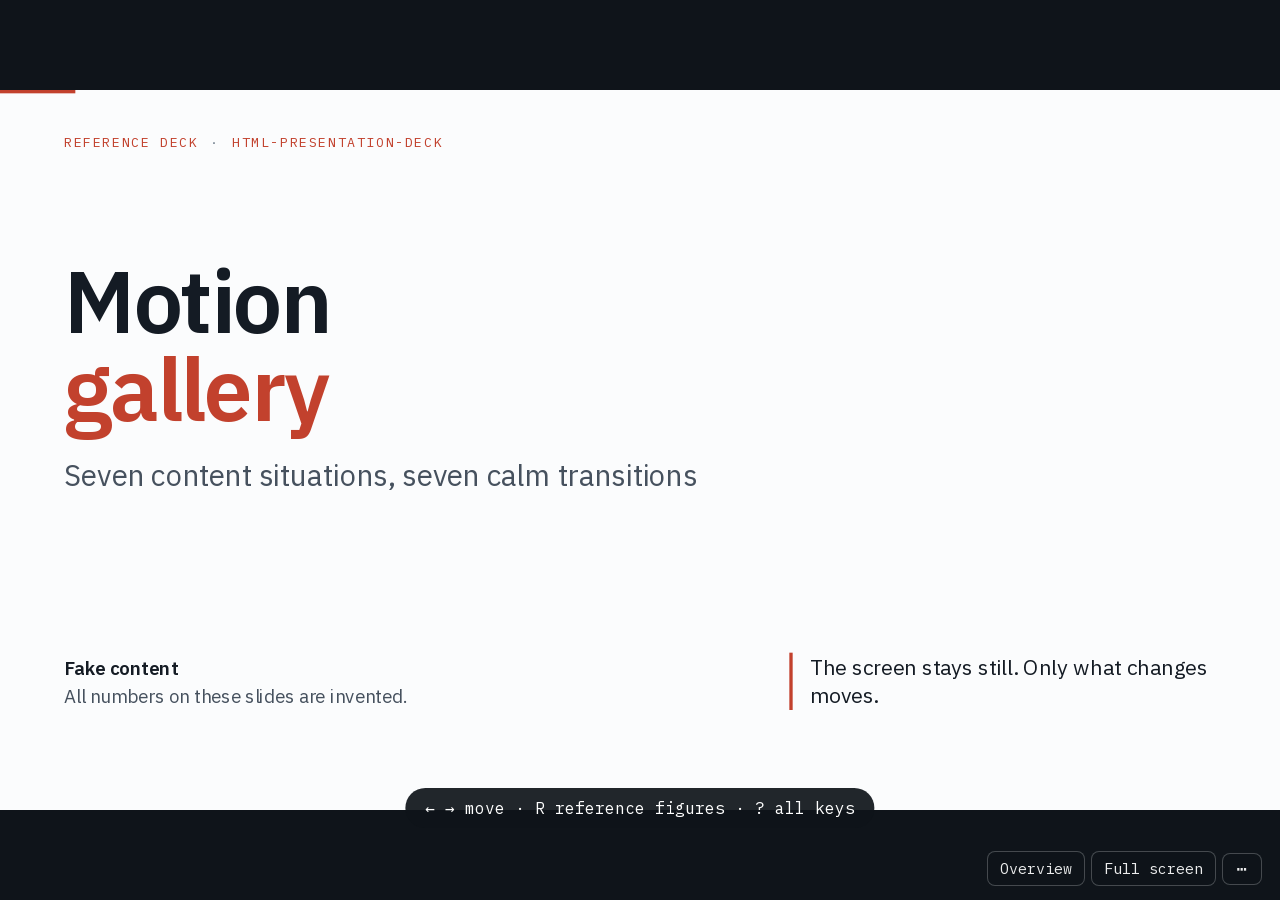
==== commit 69d80580: "feat: make reference figures discoverable, fold the toolbar Toolbar shows Overview, Full screen and " ====
--- a/assets/gallery/preview.html
+++ b/assets/gallery/preview.html
@@ -313,12 +313,32 @@
 .part-head b{font-family:var(--num);font-size:56px;line-height:1;font-weight:600}
 .part-head span{font-size:40px;line-height:1.15;font-weight:600}
 .part-head.opp{background:var(--amber)}
+[data-recap] [data-morph]{position:relative}
+.done-chip.pin{position:absolute;top:-14px;right:18px;z-index:2}
 .done-chip{display:inline-block;font-family:var(--mono);font-size:16px;letter-spacing:.06em;background:var(--ok);color:#fff;border-radius:99px;padding:4px 14px;width:max-content}
 
 :root{--d1:#2f67a6;--d2:#6b4aa8;--d3:#d9691c;--d4:#6b7785;}
 /* Chrome outside the slides: toolbar, notes and sources panel, reference-figure viewer, overview, key hint. */
-.dctl{position:fixed;right:18px;bottom:14px;display:flex;gap:6px;opacity:.0;transition:opacity .2s;z-index:50}
-body:hover .dctl,.dctl:focus-within{opacity:.9}
+.dctl{position:fixed;right:18px;bottom:14px;display:flex;gap:6px;align-items:center;opacity:0;transition:opacity .25s;z-index:50}
+/* shown while the mouse moves (body.ui-awake, set by deck.js), on hover and on keyboard focus */
+body.ui-awake .dctl,.dctl:hover,.dctl:focus-within{opacity:.92}
+.dctl-more{display:flex;gap:6px}
+.dctl-more[hidden]{display:none}
+.dctl button[hidden]{display:none}
+.dctl #bMore{min-width:40px;font-size:18px;line-height:1;padding:6px 10px}
+.dctl #bMore[aria-expanded="true"]{background:#000;border-color:rgba(255,255,255,.6)}
+.dctl .dctl-fig{background:var(--accent);border-color:var(--accent)}
+.dctl .dctl-fig:hover{background:#a5341f}
+/* keyboard shortcuts (? key) */
+#keys{position:fixed;inset:0;z-index:92;background:rgba(10,14,19,.86);display:grid;place-items:center}
+#keys[hidden]{display:none}
+#keys .keys-in{background:#10161d;color:#e8edf2;border:1.5px solid #2c3743;border-radius:14px;padding:26px 32px;min-width:460px;font-size:16px}
+#keys h3{margin:0 0 14px;font-family:var(--mono);font-size:13px;letter-spacing:.14em;text-transform:uppercase;color:#ff9b88;font-weight:500}
+#keys dl{margin:0;display:grid;grid-template-columns:auto 1fr;gap:9px 22px;align-items:baseline}
+#keys dt{font-family:var(--mono);font-size:14px;color:#fff}
+#keys dt kbd{display:inline-block;min-width:26px;text-align:center;border:1px solid #3a4856;border-bottom-width:3px;border-radius:6px;padding:1px 7px;margin-right:4px}
+#keys dd{margin:0;color:#c5d0da}
+#keys .keys-x{margin-top:18px;font-family:var(--mono);font-size:12px;color:#7d8e9e}
 body:has(#notes.open) .dctl{right:calc(min(560px,42vw) + 18px)}
 .dctl button{white-space:nowrap;background:rgba(15,20,26,.86);color:#fff;border:1px solid rgba(255,255,255,.25);border-radius:8px;padding:7px 12px;font-size:15px;font-family:var(--mono);cursor:pointer}
 .dctl button:hover{background:#000}
@@ -405,7 +425,7 @@
 #overview .a{font-family:var(--mono);font-size:13px;color:#9fb0c0;letter-spacing:.08em;text-transform:uppercase}
 #overview .t{font-size:17px;line-height:1.3}
 #overview .f{font-family:var(--mono);font-size:12px;letter-spacing:.08em;color:#ff9b88;margin-top:2px}
-#hint{position:fixed;left:50%;bottom:22px;transform:translateX(-50%);background:rgba(15,20,26,.92);color:#fff;font-family:var(--mono);font-size:16px;padding:10px 20px;border-radius:99px;z-index:60;transition:opacity .6s;pointer-events:none}
+#hint{position:fixed;left:50%;bottom:72px;max-width:90vw;text-align:center;transform:translateX(-50%);background:rgba(15,20,26,.92);color:#fff;font-family:var(--mono);font-size:16px;padding:10px 20px;border-radius:99px;z-index:60;transition:opacity .6s;pointer-events:none}
 
 @media (prefers-reduced-motion:reduce){.progress,.dctl{transition:none}}
 
@@ -787,15 +807,21 @@
 </div>
 
 <div class="dctl" role="toolbar" aria-label="Deck controls">
-  <button type="button" id="bPrev" aria-label="Previous slide">←</button>
-  <button type="button" id="bNext" aria-label="Next slide">→</button>
+  <div class="dctl-more" id="dMore" hidden>
+    <button type="button" id="bPrev" aria-label="Previous slide">←</button>
+    <button type="button" id="bNext" aria-label="Next slide">→</button>
+    <button type="button" id="bNotes" aria-pressed="false" data-ui="Notes &amp; sources">Notes &amp; sources</button>
+    <button type="button" id="bPres" data-ui="Presenter">Presenter</button>
+    <button type="button" id="bEdit" aria-pressed="false" data-ui="Edit text">Edit text</button>
+    
+    <button type="button" id="bKeys" data-ui="Keys ?">Keys ?</button>
+  </div>
+  <button type="button" id="bFig" class="dctl-fig" hidden></button>
   <button type="button" id="bOv" data-ui="Overview">Overview</button>
-  <button type="button" id="bNotes" aria-pressed="false" data-ui="Notes &amp; sources">Notes &amp; sources</button>
-  <button type="button" id="bPres" data-ui="Presenter">Presenter</button>
-  <button type="button" id="bEdit" aria-pressed="false" data-ui="Edit text">Edit text</button>
-  
   <button type="button" id="bFs">Full screen</button>
+  <button type="button" id="bMore" aria-expanded="false" aria-controls="dMore" aria-label="More controls">⋯</button>
 </div>
+<div id="keys" role="dialog" aria-modal="true" aria-label="Keyboard shortcuts" hidden><div class="keys-in"></div></div>
 <div id="viewer" role="dialog" aria-modal="true" aria-label="Reference figure" hidden>
   <div class="vw-bar">
     <div class="vw-t"><span class="vw-k" data-ui="Reference figure">Reference figure</span><b class="vw-name"></b><span class="vw-desc"></span></div>
@@ -808,7 +834,7 @@
   <div class="vw-stage"><div class="vw-card"></div></div>
 </div>
 <div id="overview" role="dialog" aria-label="Slide overview"><h3 data-ui="Slide overview · click to jump">Slide overview · click to jump</h3><div class="grid"></div></div>
-<div id="hint" data-ui="← → move · O overview · N notes &amp; sources · P presenter · E edit · R figure · F full screen">← → move · O overview · N notes &amp; sources · P presenter · E edit · R figure · F full screen</div>
+<div id="hint" data-ui="← → move · R reference figures · ? all keys">← → move · R reference figures · ? all keys</div>
 <script>window.DECK_CONFIG={"embeds": {}, "title": "Motion Gallery"};</script>
 <script>window.I18N_DATA={"source": "en", "langs": ["en"], "tr": {}};</script>
 <script>window.I18N_UI={};</script>
@@ -1083,7 +1109,8 @@
    It stays visible at every step. Add a last build (for example the take) after the last spot, so the complete
    slide (jump, print) shows nothing dimmed.
    Zoom: an element with data-zoom="templateId" opens that template in a card that grows out of the element.
-   Strip: slides with the same data-strip="group" get a progress strip (data-strip-label or data-title per slide). */
+   Strip: slides with the same data-strip="group" get a progress strip (data-strip-label or data-title per slide).
+   Recap: a slide with data-recap="N" repeats slide N with every data-morph item marked done (back once, at the end). */
 (function () {
   "use strict";
   const stepOf = new Map();
@@ -1165,6 +1192,44 @@
 
   document.querySelectorAll(".slide").forEach(s => { if (s.querySelector("[data-b]")) s.classList.add("has-b"); });
 
+  /* ---- recap: <section class="slide" data-recap="N"> mirrors slide N as it is drawn now (charts, language, edits)
+     and marks each [data-morph] item done. It is copied again before each show and after a language change.
+     Ids get a suffix, and references to them follow, so nothing clashes. Children that the recap slide has itself
+     (a .kick, .take or .src) replace the copied ones. ---- */
+  const all = Array.from(document.querySelectorAll("#stage > .slide"));
+  function recap(r) {
+    if (!r || !r.hasAttribute("data-recap")) return;
+    const src = all[+r.dataset.recap - 1];
+    if (!src || src === r) return;
+    r.querySelectorAll(":scope > [data-recap-copy]").forEach(c => c.remove());
+    const tag = "-r" + (all.indexOf(r) + 1);
+    const own = new Set(Array.from(r.children).map(c => c.className.split(" ")[0]));
+    const frag = document.createDocumentFragment();
+    Array.from(src.children).forEach(c => {
+      if (own.has(c.className.split(" ")[0]) || /\b(pg|bdots|strip)\b/.test(c.className)) return;
+      const k = c.cloneNode(true); k.setAttribute("data-recap-copy", ""); frag.appendChild(k);
+    });
+    const ids = new Set();
+    frag.querySelectorAll("[id]").forEach(e => { ids.add(e.id); e.id = e.id + tag; });
+    if (ids.size) frag.querySelectorAll("*").forEach(e => Array.from(e.attributes).forEach(a => {
+      let v = a.value;
+      if (/^aria-(labelledby|describedby)$/.test(a.name)) v = v.split(/\s+/).map(x => (ids.has(x) ? x + tag : x)).join(" ");
+      else ids.forEach(id => { v = v.split("url(#" + id + ")").join("url(#" + id + tag + ")"); if (v === "#" + id) v = "#" + id + tag; });
+      if (v !== a.value) e.setAttribute(a.name, v);
+    }));
+    frag.querySelectorAll("[data-b], [data-spot], [data-tr]").forEach(e => { ["data-b", "data-spot", "data-tr", "style"].forEach(x => { if (x !== "style" || e.hasAttribute("data-tr")) e.removeAttribute(x); }); });
+    frag.querySelectorAll(".in, .spot-on, .spot-dim").forEach(e => e.classList.remove("spot-on", "spot-dim"));
+    frag.querySelectorAll("[data-morph]").forEach(e => {
+      const d = document.createElement("span");
+      d.className = "done-chip pin"; d.textContent = (window.t ? window.t(r.dataset.recapLabel || "✓ Covered") : (r.dataset.recapLabel || "✓ Covered"));
+      e.prepend(d);
+    });
+    r.prepend(frag);
+  }
+  const recapAll = () => all.forEach(recap);
+  if (document.readyState === "loading") document.addEventListener("DOMContentLoaded", recapAll); else recapAll();
+  document.addEventListener("langchange", recapAll);
+
   /* ---- progress strip: Q1 · Q2 · Q3 at the top of each slide of a series ---- */
   const groups = {};
   document.querySelectorAll("#stage > .slide[data-strip]").forEach(s => { (groups[s.dataset.strip] = groups[s.dataset.strip] || []).push(s); });
@@ -1179,7 +1244,7 @@
     });
     s.appendChild(ol);
   }));
-  window.DeckAnim = { enter, forward, back, zoomed: () => !!zl, zoomClose, step: s => stepOf.get(s) || 0, steps: count };
+  window.DeckAnim = { enter, forward, back, zoomed: () => !!zl, zoomClose, step: s => stepOf.get(s) || 0, steps: count, recap };
 })();
 
 </script>
@@ -1544,6 +1609,9 @@
 .pr-notes details{margin-top:26px;font-size:.78em;border-top:1px solid #26313c;padding-top:8px}
 .pr-notes summary{cursor:pointer;font-family:var(--mono);font-size:12px;letter-spacing:.16em;text-transform:uppercase;color:#9fb0c0}
 .pr-notes .np-lim li,.pr-notes .np-src li{grid-template-columns:9em 1fr}
+.pr-figs{display:flex;flex-direction:column;gap:2px;width:100%;text-align:left;margin:0 0 14px;padding:10px 14px;border-radius:10px;border:1.5px solid var(--accent);background:#2a1a18;color:#ffd9d1;font:inherit;font-size:15px;cursor:pointer}
+.pr-figs b{font-family:var(--mono);font-size:13px;letter-spacing:.12em;text-transform:uppercase;color:#ff9b88;font-weight:500}
+.pr-figs:hover{background:#3a221f}
 .pr-keys{padding:8px 20px;font-family:var(--mono);font-size:12px;color:#7d8e9e;border-top:1px solid #26313c}
 `;
 
@@ -1587,6 +1655,13 @@
   function notes(i) {
     const n = ((window.NOTES && window.NOTES.slides) || [])[i] || { say: "", cue: [], land: "", limits: [], src: [] };
     const root = el("div");
+    if (n.figs && n.figs.length) {
+      const f = el("button", "pr-figs"); f.type = "button";
+      f.appendChild(el("b", "", "▣ " + tr(n.figs.length > 1 ? "{n} reference figures" : "{n} reference figure", { n: n.figs.length })));
+      f.appendChild(el("span", "", tr("R opens them on the main screen") + ": " + n.figs.map(x => x.n).join(" · ")));
+      f.onclick = () => { if (window.__deck) window.__deck.key({ key: "r" }); };
+      root.appendChild(f);
+    }
     const say = (lab, txt, cls) => { const d = el("div", "np-say" + (cls ? " " + cls : "")); d.appendChild(el("span", "np-lab", lab)); d.appendChild(el("p", "", txt)); root.appendChild(d); };
     if (n.say) say(tr("Say"), n.say);
     if (n.cue.length) { root.appendChild(el("h4", "np-sec", tr("Points"))); const ul = el("ul", "np-cue"); n.cue.forEach(t => ul.appendChild(el("li", "", t))); root.appendChild(ul); }
@@ -2105,6 +2180,7 @@
   function show(i, keepHash, mode) {
     i = Math.max(0, Math.min(total - 1, i));
     A.zoomClose(true);
+    if (A.recap) A.recap(slides[i]);                            // a recap slide mirrors its source as it is now
     const TR = window.DeckTransition;
     const calm = TR && $("#viewport").dataset.ready && Math.abs(i - cur) === 1 && !ED() && !Z.busy() && slides[cur].classList.contains("on");
     const tok = calm ? TR.before(slides[cur], slides[i], i > cur ? 1 : -1) : (TR && TR.finish(), null);
@@ -2114,6 +2190,7 @@
     $(".progress").style.width = ((i + 1) / total * 100) + "%";
     if (!keepHash) { try { history.replaceState(null, "", "#s" + (i + 1)); } catch (e) { location.hash = "s" + (i + 1); } }
     renderNotes();
+    figButton();
     mountFor(i);
     A.enter(slides[i], mode || "end");
     $$("#overview button").forEach((b, k) => b.classList.toggle("cur", k === i));
@@ -2291,6 +2368,8 @@
   }
   function key(e) {
     const k = e.key;
+    if (keysOpen()) { toggleKeys(false); if (e.preventDefault) e.preventDefault(); return; }
+    if (k === "?") { toggleKeys(true); if (e.preventDefault) e.preventDefault(); return; }
     if (viewerOpen()) {
       if (k === "Escape") closeFig();
       else if (k === "ArrowRight" || k === "PageDown") stepFig(1);
@@ -2330,6 +2409,54 @@
   $("#bPrev").onclick = prev; $("#bNext").onclick = next; $("#bOv").onclick = () => toggleOverview();
   $("#bNotes").onclick = () => toggleNotes(); $("#bFs").onclick = fullscreen;
   $("#bPres").onclick = presenter;
+
+  /* ---- toolbar: Overview and Full screen always; the rest folds behind ⋯ (remembered); a Reference figures
+     button appears only on slides that have figures. The bar shows while the mouse moves and hides at rest. ---- */
+  const store = { get(k) { try { return localStorage.getItem(k); } catch (e) { return null; } }, set(k, v) { try { localStorage.setItem(k, v); } catch (e) { /* storage blocked */ } } };
+  function setMore(open) {
+    $("#dMore").hidden = !open;
+    $("#bMore").setAttribute("aria-expanded", open ? "true" : "false");
+    $("#bMore").title = t(open ? "Fewer controls" : "More controls");
+    store.set("deck-more", open ? "1" : "0");
+  }
+  $("#bMore").onclick = () => setMore($("#dMore").hidden);
+  setMore(store.get("deck-more") === "1");
+  function figButton() {
+    const b = $("#bFig"); if (!b) return;
+    const n = (NS()[cur] && NS()[cur].figs.length) || 0;
+    b.hidden = !n;
+    b.textContent = "▣ " + t(n > 1 ? "{n} reference figures" : "{n} reference figure", { n }) + " · R";
+    b.title = t("Open the reference figures of this slide (R)");
+  }
+  $("#bFig").onclick = () => openFig(0);
+  let awake = 0;
+  const wake = () => { document.body.classList.add("ui-awake"); clearTimeout(awake); awake = setTimeout(() => document.body.classList.remove("ui-awake"), 2500); };
+  ["mousemove", "pointerdown", "touchstart"].forEach(ev => addEventListener(ev, wake, { passive: true }));
+  wake();
+
+  /* ---- keyboard shortcuts (? key or the Keys button) ---- */
+  const keysEl = $("#keys");
+  const keysOpen = () => keysEl && !keysEl.hidden;
+  function toggleKeys(force) {
+    if (!keysEl) return;
+    const open = force === undefined ? keysEl.hidden : force;
+    if (open) {
+      const rows = [["← →", "Move; the next build step first"], ["Home End", "First and last slide"], ["O", "Overview"], ["R", "Reference figures of this slide"],
+        ["N", "Notes and sources in this window"], ["P", "Presenter window for a second screen"], ["F", "Full screen"]];
+      if (window.DeckEdit) rows.push(["E", "Edit the text"]);
+      if (I && I.langs.length > 1) rows.push(["L", "Switch language"]);
+      rows.push(["?", "This list"], ["Esc", "Close the top layer"]);
+      const box = $(".keys-in", keysEl);
+      box.replaceChildren(el("h3", "", t("Keyboard shortcuts")));
+      const dl = el("dl");
+      rows.forEach(([k, d]) => { const dt = el("dt"); k.split(" ").forEach(x => dt.appendChild(el("kbd", "", x))); dl.appendChild(dt); dl.appendChild(el("dd", "", t(d))); });
+      box.appendChild(dl);
+      box.appendChild(el("p", "keys-x", t("Press any key or click to close.")));
+    }
+    keysEl.hidden = !open;
+  }
+  if (keysEl) keysEl.addEventListener("click", () => toggleKeys(false));
+  if ($("#bKeys")) $("#bKeys").onclick = () => toggleKeys(true);
   if ($("#bEdit")) $("#bEdit").onclick = () => { if (window.DeckEdit) window.DeckEdit.toggle(); };
   const fsLabel = () => { $("#bFs").textContent = t(document.fullscreenElement ? "Exit full screen" : "Full screen"); };
   document.addEventListener("fullscreenchange", fsLabel);
@@ -2352,7 +2479,7 @@
   if ($("#bLang")) $("#bLang").onclick = () => { if (I) I.toggle(); };
   document.addEventListener("langchange", () => {
     A.zoomClose(true); if (viewerOpen()) closeFig();
-    buildOverview(); renderNotes(); fsLabel(); langLabel(); P.update();
+    buildOverview(); renderNotes(); figButton(); fsLabel(); langLabel(); P.update();
   });
   $("#overview").addEventListener("click", e => { if (e.target.id === "overview") toggleOverview(false); });
 
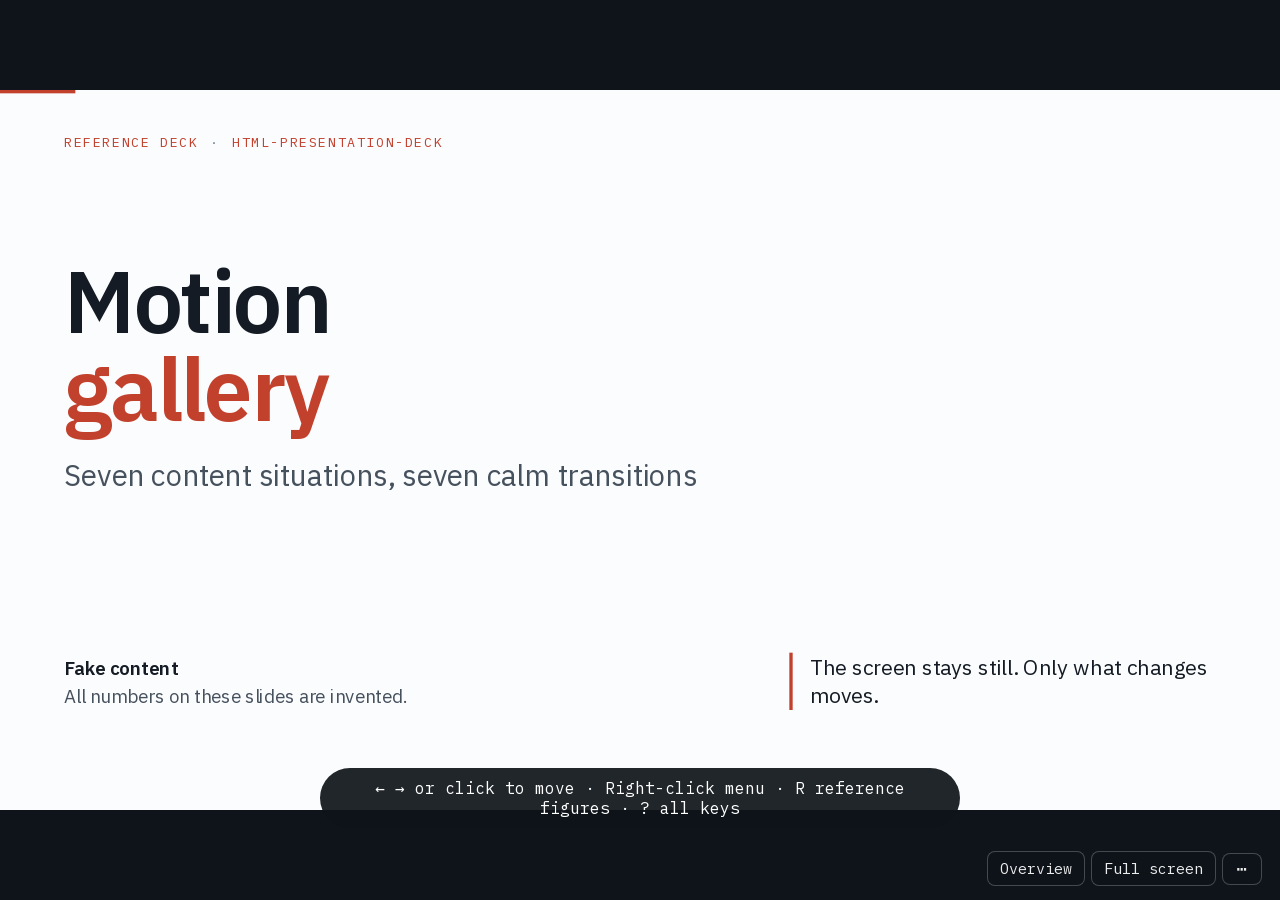
==== commit 455415d8: "feat(deck): click to advance and right-click quick menu, safe around embeds and controls" ====
--- a/assets/gallery/preview.html
+++ b/assets/gallery/preview.html
@@ -338,7 +338,17 @@
 #keys dt{font-family:var(--mono);font-size:14px;color:#fff}
 #keys dt kbd{display:inline-block;min-width:26px;text-align:center;border:1px solid #3a4856;border-bottom-width:3px;border-radius:6px;padding:1px 7px;margin-right:4px}
 #keys dd{margin:0;color:#c5d0da}
-#keys .keys-x{margin-top:18px;font-family:var(--mono);font-size:12px;color:#7d8e9e}
+#keys .keys-x{margin:18px 0 0;font-family:var(--mono);font-size:12px;color:#7d8e9e}
+/* right-click context menu */
+#ctx{position:fixed;z-index:94;min-width:248px;background:rgba(16,22,29,.96);color:#e8edf2;border:1.5px solid #2c3743;border-radius:12px;padding:6px;box-shadow:0 14px 38px rgba(0,0,0,.45);backdrop-filter:blur(10px);font-size:15px;user-select:none}
+#ctx[hidden]{display:none}
+#ctx .ctx-hd{padding:5px 11px 6px;font-family:var(--mono);font-size:12px;letter-spacing:.08em;color:#ff9b88;border-bottom:1px solid #26313c;margin-bottom:4px;display:flex;justify-content:space-between;align-items:center;gap:12px}
+#ctx .ctx-hd span{color:#9fb0c0;overflow:hidden;text-overflow:ellipsis;white-space:nowrap;max-width:160px}
+#ctx button{width:100%;display:flex;justify-content:space-between;align-items:center;gap:18px;background:transparent;border:0;border-radius:8px;color:#e8edf2;padding:7px 11px;font:inherit;font-size:15px;text-align:left;cursor:pointer}
+#ctx button:hover:not(:disabled),#ctx button:focus-visible{background:#1f2a36;color:#fff;outline:none}
+#ctx button:disabled{opacity:.38;cursor:default}
+#ctx button kbd{font-family:var(--mono);font-size:12px;color:#9fb0c0;background:#18212b;border:1px solid #2c3743;border-radius:5px;padding:1px 6px;white-space:nowrap}
+#ctx .ctx-sep{height:1px;background:#26313c;margin:4px 6px}
 body:has(#notes.open) .dctl{right:calc(min(560px,42vw) + 18px)}
 .dctl button{white-space:nowrap;background:rgba(15,20,26,.86);color:#fff;border:1px solid rgba(255,255,255,.25);border-radius:8px;padding:7px 12px;font-size:15px;font-family:var(--mono);cursor:pointer}
 .dctl button:hover{background:#000}
@@ -822,6 +832,7 @@
   <button type="button" id="bMore" aria-expanded="false" aria-controls="dMore" aria-label="More controls">⋯</button>
 </div>
 <div id="keys" role="dialog" aria-modal="true" aria-label="Keyboard shortcuts" hidden><div class="keys-in"></div></div>
+<div id="ctx" role="menu" aria-label="Slide menu" hidden></div>
 <div id="viewer" role="dialog" aria-modal="true" aria-label="Reference figure" hidden>
   <div class="vw-bar">
     <div class="vw-t"><span class="vw-k" data-ui="Reference figure">Reference figure</span><b class="vw-name"></b><span class="vw-desc"></span></div>
@@ -834,7 +845,7 @@
   <div class="vw-stage"><div class="vw-card"></div></div>
 </div>
 <div id="overview" role="dialog" aria-label="Slide overview"><h3 data-ui="Slide overview · click to jump">Slide overview · click to jump</h3><div class="grid"></div></div>
-<div id="hint" data-ui="← → move · R reference figures · ? all keys">← → move · R reference figures · ? all keys</div>
+<div id="hint" data-ui="← → or click to move · Right-click menu · R reference figures · ? all keys">← → or click to move · Right-click menu · R reference figures · ? all keys</div>
 <script>window.DECK_CONFIG={"embeds": {}, "title": "Motion Gallery"};</script>
 <script>window.I18N_DATA={"source": "en", "langs": ["en"], "tr": {}};</script>
 <script>window.I18N_UI={};</script>
@@ -2121,7 +2132,7 @@
   const INL = window.__EMBED || {};
   const load = url => INL[url] != null ? Promise.resolve(INL[url]) : fetch(url, { cache: "no-store" }).then(r => { if (!r.ok) throw new Error(r.status); return r.text(); });
   const pageUrl = url => INL[url] != null ? URL.createObjectURL(new Blob([INL[url]], { type: "text/html" })) : url;
-  const FWD = "<script>addEventListener('keydown',function(e){var t=e.target&&e.target.tagName;if(/INPUT|TEXTAREA|SELECT/.test(t))return;if(['ArrowLeft','ArrowRight','PageUp','PageDown','Escape','o','O','n','N','p','P','r','R','f','F'].indexOf(e.key)>-1){try{parent.__deck.key(e);e.preventDefault()}catch(x){}}});<\/script>";
+  const FWD = "<script>addEventListener('keydown',function(e){var t=e.target&&e.target.tagName;if(/INPUT|TEXTAREA|SELECT/.test(t))return;if(['ArrowLeft','ArrowRight','PageUp','PageDown','Escape','o','O','n','N','p','P','r','R','f','F'].indexOf(e.key)>-1){try{parent.__deck.key(e);e.preventDefault()}catch(x){}}});addEventListener('pointerdown',function(){try{if(parent.__deck&&parent.__deck.closeCtx)parent.__deck.closeCtx()}catch(x){}},true);addEventListener('contextmenu',function(e){var t=e.target&&e.target.tagName;if(e.shiftKey||/INPUT|TEXTAREA|SELECT/.test(t)||(e.target&&e.target.closest&&e.target.closest('a[href^=\"http\"]')))return;var s=window.getSelection&&window.getSelection();if(s&&!s.isCollapsed&&String(s).trim())return;try{if(parent.__deck&&parent.__deck.ctxFromFrame){e.preventDefault();parent.__deck.ctxFromFrame(e.clientX,e.clientY,window)}}catch(x){}});<\/script>";
   function prepare(txt, css) {
     let t = txt.replace(/<html(\s[^>]*)?>/i, function (m, a) { return '<html' + (a || '') + ' data-theme="light">'; });
     const style = "<style>" + css + "</style>";
@@ -2179,6 +2190,7 @@
   /* mode: "start" when entered with →, so builds play; anything else shows the slide complete. */
   function show(i, keepHash, mode) {
     i = Math.max(0, Math.min(total - 1, i));
+    closeCtx();
     A.zoomClose(true);
     if (A.recap) A.recap(slides[i]);                            // a recap slide mirrors its source as it is now
     const TR = window.DeckTransition;
@@ -2368,6 +2380,7 @@
   }
   function key(e) {
     const k = e.key;
+    if (ctxOpen()) { closeCtx(); if (k === "Escape") { if (e.preventDefault) e.preventDefault(); return; } }
     if (keysOpen()) { toggleKeys(false); if (e.preventDefault) e.preventDefault(); return; }
     if (k === "?") { toggleKeys(true); if (e.preventDefault) e.preventDefault(); return; }
     if (viewerOpen()) {
@@ -2435,13 +2448,90 @@
   wake();
 
   /* ---- keyboard shortcuts (? key or the Keys button) ---- */
-  const keysEl = $("#keys");
+  const keysEl = $("#keys"), ctxEl = $("#ctx");
+  let ctxClosedAt = -1e9;
   const keysOpen = () => keysEl && !keysEl.hidden;
+  const ctxOpen = () => !!(ctxEl && !ctxEl.hidden);
+  function closeCtx() {
+    if (!ctxOpen()) return false;
+    ctxEl.hidden = true;
+    ctxClosedAt = performance.now();
+    return true;
+  }
+  function openCtx(x, y) {
+    if (!ctxEl || ED()) return;
+    const s = slides[cur], nf = (NS()[cur] && NS()[cur].figs.length) || 0;
+    const canPrev = cur > 0 || !!(A.step && A.step(s) > 0);
+    const canNext = cur < total - 1 || !!(A.step && A.steps && A.step(s) < A.steps(s)) || !!(window.DeckTour && window.DeckTour.peek && window.DeckTour.peek(cur));
+    ctxEl.replaceChildren();
+    const hd = el("div", "ctx-hd");
+    hd.appendChild(el("b", "", String(cur + 1).padStart(2, "0") + " / " + total));
+    hd.appendChild(el("span", "", s.dataset.title || ""));
+    ctxEl.appendChild(hd);
+    const item = (label, kbdText, fn, disabled) => {
+      const b = el("button", ""); b.type = "button"; b.setAttribute("role", "menuitem");
+      b.disabled = !!disabled;
+      b.appendChild(el("span", "", label));
+      if (kbdText) b.appendChild(el("kbd", "", kbdText));
+      b.onclick = ev => { ev.stopPropagation(); closeCtx(); if (!disabled) fn(); };
+      ctxEl.appendChild(b);
+    };
+    const sep = () => ctxEl.appendChild(el("div", "ctx-sep"));
+    item(t("Next / step"), t("Click / →"), next, !canNext);
+    item(t("Previous / step"), "←", prev, !canPrev);
+    item(t("First slide"), "Home", () => show(0), cur === 0);
+    item(t("Last slide"), "End", () => show(total - 1), cur === total - 1);
+    sep();
+    item("▣ " + (nf ? t(nf > 1 ? "{n} reference figures" : "{n} reference figure", { n: nf }) : t("Reference figure")), "R", () => openFig(0), !nf);
+    item(t("Overview"), "O", () => toggleOverview());
+    item(t("Notes & sources"), "N", () => toggleNotes());
+    item(t("Presenter"), "P", presenter);
+    sep();
+    item(t(document.fullscreenElement ? "Exit full screen" : "Full screen"), "F", fullscreen);
+    if (window.DeckEdit) item(t("Edit text"), "E", () => window.DeckEdit.toggle());
+    item(t("Keyboard shortcuts"), "?", () => toggleKeys(true));
+    ctxEl.style.left = "0px"; ctxEl.style.top = "0px";
+    ctxEl.hidden = false;
+    const r = ctxEl.getBoundingClientRect();
+    ctxEl.style.left = Math.max(8, Math.min(x, innerWidth - r.width - 8)) + "px";
+    ctxEl.style.top = Math.max(8, Math.min(y, innerHeight - r.height - 8)) + "px";
+  }
+  function ctxFromFrame(cx, cy, win) {
+    const fr = Array.from(document.querySelectorAll("iframe")).find(f => f.contentWindow === win);
+    if (!fr) return;
+    const r = fr.getBoundingClientRect();
+    const sx = r.width / (win.innerWidth || 1920), sy = r.height / (win.innerHeight || 1080);
+    openCtx(r.left + cx * sx, r.top + cy * sy);
+  }
+  const INTERACTIVE_SEL = "a, button, input, select, textarea, label, summary, details, dialog, [role='button'], [role='tab'], [role='menuitem'], [data-zoom], [data-goto], [data-tour-to], [data-layer], [data-card], [data-region], [data-back], .zl, .frame, iframe, [contenteditable='true']";
+  wrap.addEventListener("click", e => {
+    if (e.defaultPrevented || e.button !== 0 || e.metaKey || e.ctrlKey || e.shiftKey || e.altKey) return;
+    if (ctxOpen() || performance.now() - ctxClosedAt < 250) { closeCtx(); return; }
+    if (ED() || viewerOpen() || keysOpen() || $("#overview").classList.contains("open") || A.zoomed()) return;
+    const sel = window.getSelection && window.getSelection();
+    if (sel && !sel.isCollapsed && String(sel).trim()) return;
+    if (e.target && e.target.closest && e.target.closest(INTERACTIVE_SEL)) return;
+    next();
+  });
+  addEventListener("contextmenu", e => {
+    if (e.shiftKey || ED()) return;
+    const tEl = e.target;
+    if (tEl && tEl.closest && tEl.closest("input, textarea, select, [contenteditable='true'], a[href]")) return;
+    const sel = window.getSelection && window.getSelection();
+    if (sel && !sel.isCollapsed && String(sel).trim()) return;
+    e.preventDefault();
+    openCtx(e.clientX, e.clientY);
+  });
+  addEventListener("pointerdown", e => {
+    if (ctxOpen() && !(e.target && e.target.closest && e.target.closest("#ctx"))) closeCtx();
+  }, true);
+  addEventListener("resize", closeCtx);
+  addEventListener("blur", closeCtx);
   function toggleKeys(force) {
     if (!keysEl) return;
     const open = force === undefined ? keysEl.hidden : force;
     if (open) {
-      const rows = [["← →", "Move; the next build step first"], ["Home End", "First and last slide"], ["O", "Overview"], ["R", "Reference figures of this slide"],
+      const rows = [["← →", "Move; the next build step first"], [t("Click"), "Next step or slide (outside interactive controls)"], [t("Right-click"), "Open quick menu"], ["Home End", "First and last slide"], ["O", "Overview"], ["R", "Reference figures of this slide"],
         ["N", "Notes and sources in this window"], ["P", "Presenter window for a second screen"], ["F", "Full screen"]];
       if (window.DeckEdit) rows.push(["E", "Edit the text"]);
       if (I && I.langs.length > 1) rows.push(["L", "Switch language"]);
@@ -2483,7 +2573,7 @@
   });
   $("#overview").addEventListener("click", e => { if (e.target.id === "overview") toggleOverview(false); });
 
-  window.__deck = { key: key, show: show, slides: slides, mount: mount, current: () => cur };
+  window.__deck = { key: key, show: show, slides: slides, mount: mount, current: () => cur, closeCtx: closeCtx, ctxFromFrame: ctxFromFrame };
   if (I) I.start();
   buildOverview(); fsLabel(); langLabel();
   fit();
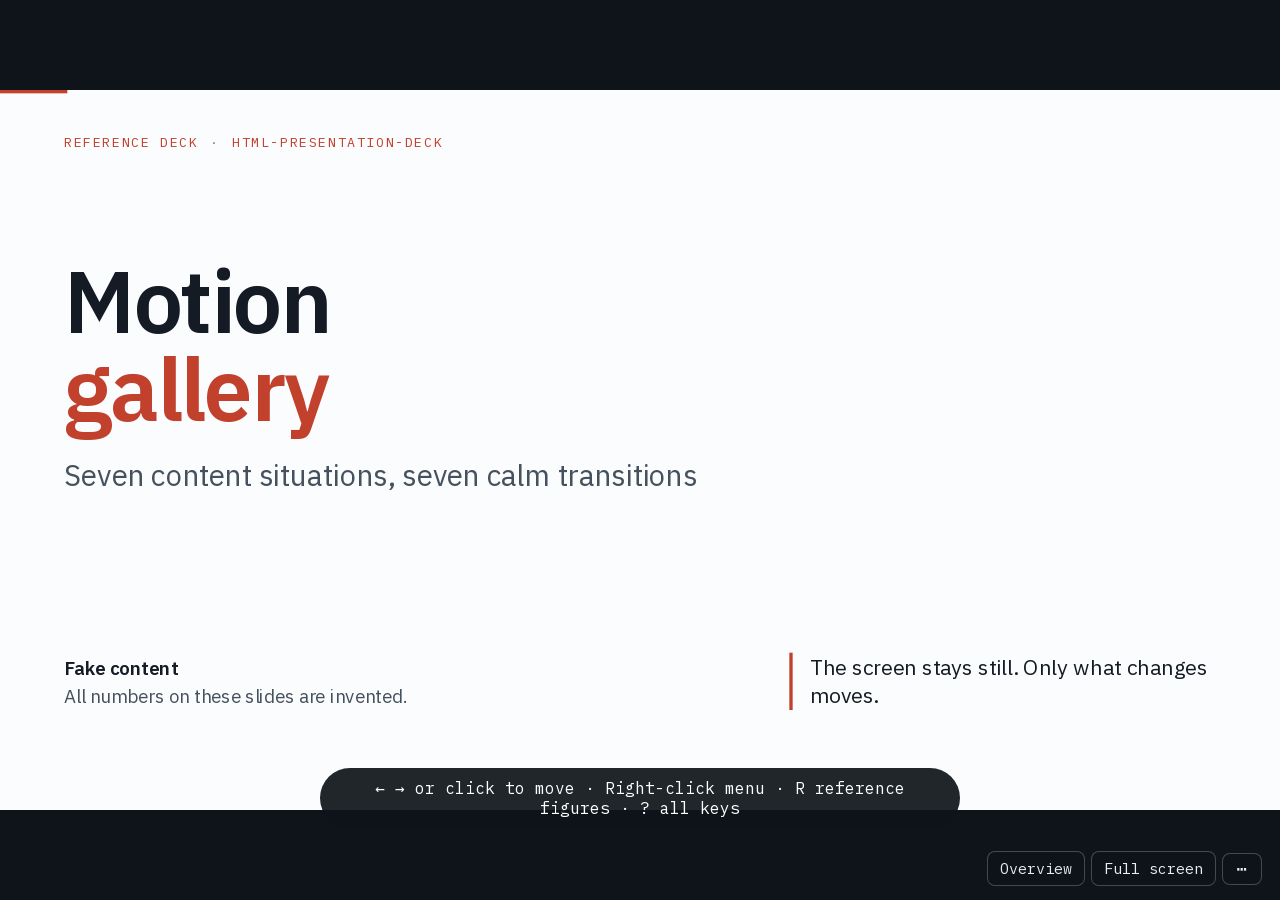
==== commit 457578aa: "feat(engine): top-right take, step panels, sentence focus, region frame, note boxes - .take.tr: the " ====
--- a/assets/gallery/preview.html
+++ b/assets/gallery/preview.html
@@ -302,6 +302,16 @@
 .take p{font-size:39px;line-height:1.24;font-weight:600;color:var(--ink);letter-spacing:-.005em}
 .take p b{color:var(--accent);font-weight:700}
 .take .tk-s{display:block;font-size:25px;font-weight:400;color:var(--ink2);margin-top:6px;line-height:1.3}
+/* .take.tr: the same callout as a card at the top right, for slides where the bottom band does not fit the layout.
+   The build dots move up so the two do not meet. */
+.take.tr{left:auto;right:96px;top:104px;bottom:auto;width:640px;grid-template-columns:1fr;gap:4px;padding:14px 22px 16px;border-left-width:8px;box-shadow:0 10px 30px rgba(20,27,36,.10)}
+.take.tr .tk-l{font-size:15px}
+.take.tr p{font-size:25px;line-height:1.25}
+.slide:has(.take.tr) .bdots{top:44px}
+/* Note boxes (js/nbox.js): a text field on the slide for notes taken during the meeting */
+.nbox{display:block;width:100%;min-height:92px;margin-top:10px;resize:vertical;border:2px dashed var(--rule);border-radius:10px;background:#fff;padding:10px 12px;font:400 20px/1.3 var(--sans);color:var(--ink)}
+.nbox:focus{outline:none;border:2px solid var(--accent)}
+.nbox-s{display:block;height:18px;font:400 13px/18px var(--mono);color:var(--ink3);text-align:right}
 
 /* ---------- SVG text: an inherited default, so fill and font-family attributes on elements still win ---------- */
 svg{font-family:var(--sans);fill:var(--ink)}
@@ -518,6 +528,30 @@
 .spot-on{transform:translateY(-6px);box-shadow:0 0 0 4px var(--accent),0 18px 40px rgba(20,27,36,.12)}
 .b-instant [data-spot]{transition:none!important}
 
+/* ---------- panels: data-at="n" shows only at step n; the last panel stays on the complete slide ---------- */
+[data-at]{opacity:0;visibility:hidden;transition:opacity .35s ease,visibility .35s}
+[data-at].at{opacity:1;visibility:visible}
+.b-instant [data-at]{transition:none!important}
+/* Sentence focus: a short storyline, one sentence lit per step (data-spot), its detail in a bubble beside it (data-at) */
+.focus-p{margin:0;display:flex;flex-direction:column;gap:16px;font-size:31px;line-height:1.42}
+.sn{display:block;position:relative;padding:8px 14px 8px 54px;border-radius:10px;transition:opacity .35s,background .35s}
+.sn>i{position:absolute;left:10px;top:12px;width:32px;height:32px;border-radius:50%;background:var(--ink);color:#fff;font:600 19px/32px var(--num);text-align:center;font-style:normal}
+.sn.spot-on{transform:none;box-shadow:none;background:var(--accent-soft)}
+.sn.spot-on>i{background:var(--accent)}
+.sn.spot-dim{opacity:.3;filter:none}
+.bubs{position:relative;min-height:0}
+.bub{position:absolute;inset:0;background:#fff;border:2.5px solid var(--accent);border-radius:16px;padding:22px 26px;display:flex;flex-direction:column;gap:12px}
+.bub::before{content:"";position:absolute;left:-15px;top:var(--ay,60px);width:26px;height:26px;background:#fff;border-left:2.5px solid var(--accent);border-bottom:2.5px solid var(--accent);transform:rotate(45deg)}
+.bub.hint{border-style:dashed;border-color:var(--rule)}
+.bub.hint::before{display:none}
+/* Line walk: rows of a model or a list, one framed per step (data-spot) without the lift of a card */
+.ln.spot-on{transform:none;box-shadow:0 0 0 3px var(--accent);background:var(--accent-soft);border-radius:8px}
+.ln.spot-dim{opacity:.38;filter:none}
+/* Region focus: .figspot wraps one figure; each <i class="fs" data-at="n"> frames a region (left, top, width, height in %) and dims the rest */
+.figspot{position:relative;overflow:hidden;border-radius:8px}
+.figspot>img,.figspot>svg{display:block;width:100%;height:auto}
+.figspot .fs{position:absolute;border:5px solid var(--accent);border-radius:8px;box-shadow:0 0 0 4000px rgba(255,255,255,.72);pointer-events:none}
+
 /* ---------- progress strip on the slides of a series (data-strip) ---------- */
 .strip{position:absolute;top:60px;right:200px;display:flex;gap:6px;margin:0;padding:0;list-style:none;font-family:var(--mono);font-size:16px;letter-spacing:.04em}
 .strip li{padding:4px 12px;border-radius:99px;border:1.5px solid var(--rule);color:var(--ink3);background:#fff;white-space:nowrap}
@@ -538,6 +572,7 @@
 @media (prefers-reduced-motion:reduce){
   [data-spot]{transition:none!important}
   .has-b [data-b],.has-b [data-b] *,.zl-card,.zl-bg,.zl-in{transition:none!important}
+  [data-at],.sn{transition:none!important}
   [data-tour-to].t-next{animation:none}
 }
 
@@ -594,10 +629,11 @@
       <div class="gx-row"><b data-eid="s2-15">4</b><span data-eid="s2-16">One part of a picture gets its own slide</span><em data-eid="s2-17">Gentle zoom around the part</em><small data-eid="s2-18">Slides 11–12</small></div>
       <div class="gx-row"><b data-eid="s2-19">5</b><span data-eid="s2-20">A process the speaker explains step by step</span><em data-eid="s2-21">Builds, one step per press</em><small data-eid="s2-22">Slide 13</small></div>
       <div class="gx-row"><b data-eid="s2-23">6</b><span data-eid="s2-24">The same chart with new numbers</span><em data-eid="s2-25">Morph: bars and values move to the new values</em><small data-eid="s2-26">Slides 14–15</small></div>
-      <div class="gx-row"><b data-eid="s2-27">7</b><span data-eid="s2-28">A new act or topic starts</span><em data-eid="s2-29">Fade</em><small data-eid="s2-30">Slides 16–17</small></div>
+      <div class="gx-row"><b data-eid="s2-27">7</b><span data-eid="s2-28">A storyline or a figure, explained part by part</span><em data-eid="s2-29">Sentence focus with a detail bubble · region frame</em><small data-eid="s2-30">Slides 16–17</small></div>
+      <div class="gx-row"><b data-eid="s2-31">8</b><span data-eid="s2-32">A new act or topic starts</span><em data-eid="s2-33">Fade</em><small data-eid="s2-34">Slides 18–19</small></div>
     </div>
   </div>
-  <div class="src"><span data-eid="s2-31">Not shown: the camera tour. It moves the whole screen and can make people dizzy. Use it only when asked.</span></div>
+  <div class="src"><span data-eid="s2-35">Not shown: the camera tour. It moves the whole screen and can make people dizzy. Use it only when asked.</span></div>
 </section>
 
 <!-- ===================== 3–7 · SITUATION 1: OVERVIEW → PARTS ===================== -->
@@ -659,7 +695,7 @@
       <div class="col" data-morph="q3"><span class="done-chip" data-eid="s7-9">✓ Covered</span><h3 data-eid="s7-10">Q3 · Allocation</h3><p class="body-m" data-eid="s7-11">How to split power between battery racks and keep the port reserve?</p></div>
     </div>
   </div>
-  <div class="take"><span class="tk-l" data-eid="s7-12">So</span><p data-eid="s7-13">All three answer <b>one test</b>: control, not capacity.</p></div>
+  <div class="take"><span class="tk-l" data-eid="s7-12">Key point</span><p data-eid="s7-13">All three answer <b>one test</b>: control, not capacity.</p></div>
   <div class="src"><span data-eid="s7-14">Fake content</span></div>
 </section>
 
@@ -753,7 +789,7 @@
       <div class="card" data-b="5" data-fx="left"><b class="num" data-eid="s13-11">5</b><p data-eid="s13-12">Grid operator sign-off</p></div>
     </div>
   </div>
-  <div class="take" data-b="6" data-fx="push"><span class="tk-l" data-eid="s13-13">So</span><p data-eid="s13-14">Step 4 is where most sites <b>lose weeks</b>.</p></div>
+  <div class="take" data-b="6" data-fx="push"><span class="tk-l" data-eid="s13-13">Key point</span><p data-eid="s13-14">Step 4 is where most sites <b>lose weeks</b>.</p></div>
   <div class="src"><span data-eid="s13-15">Fake content</span></div>
 </section>
 
@@ -789,26 +825,87 @@
 </section>
 
 <!-- ===================== 16–17 · SITUATION 7: A NEW ACT ===================== -->
-<section class="slide" data-enter="fade" data-title="Act 3 · Our work" data-act="7 · New act" data-time="0.5">
-  <div class="kick" data-eid="s16-1">Situation 7<i>·</i>A new act<i>·</i>fade</div>
-  <div class="gx-act"><b data-eid="s16-2">Act 3</b><span data-eid="s16-3">Our work</span></div>
-  <div class="src"><span data-eid="s16-4">A divider slide: one fade, nothing moves</span></div>
+<!-- ===================== 16–17 · SITUATION 7: PART BY PART ===================== -->
+<section class="slide" data-enter="fade" data-title="The storyline in four sentences" data-act="7 · Part by part" data-time="2">
+  <div class="kick" data-eid="s16-1">Situation 7<i>·</i>A storyline, sentence by sentence<i>·</i>sentence focus</div>
+  <h2 class="ttl" data-eid="s16-2">Four sentences carry the argument</h2>
+  <p class="sub" data-eid="s16-3">Each press lights one sentence and opens its detail on the right.</p>
+  <div class="body" style="display:grid;grid-template-columns:1fr .92fr;gap:40px;margin-top:30px">
+    <p class="focus-p">
+      <span class="sn" data-spot="1" data-eid="s16-4"><i>1</i>A site with fast chargers has short, high load peaks.</span>
+      <span class="sn" data-spot="2" data-eid="s16-5"><i>2</i>The grid fee depends on the highest peak of the year.</span>
+      <span class="sn" data-spot="3" data-eid="s16-6"><i>3</i>A battery can supply the peak, but it must be full at the right time.</span>
+      <span class="sn" data-spot="4" data-eid="s16-7"><i>4</i>The open question is how large the battery must be. <b>We give the sizing rule.</b></span>
+    </p>
+    <div class="bubs">
+      <div class="bub hint" data-at="0"><div class="label" data-eid="s16-8">Press →</div><p class="mut" style="font-size:24px" data-eid="s16-9">One sentence after the other. The detail of each sentence opens here.</p></div>
+      <div class="bub" data-at="1" style="--ay:30px"><div class="label" data-eid="s16-10">1 · Load</div><h3 style="margin:0;font-size:28px" data-eid="s16-11">Peaks of 15 minutes</h3><ul class="ste" style="font-size:23px"><li data-eid="s16-12">Fake site: 8 chargers of 150 kW each.</li><li data-eid="s16-13">Mean load 180 kW, peak 1,050 kW.</li></ul></div>
+      <div class="bub" data-at="2" style="--ay:120px"><div class="label" data-eid="s16-14">2 · Fee</div><h3 style="margin:0;font-size:28px" data-eid="s16-15">One peak sets the fee of the year</h3><ul class="ste" style="font-size:23px"><li data-eid="s16-16">Fake tariff: EUR 120 per kW of the yearly peak.</li><li data-eid="s16-17">A quote from the source fits here, with the paragraph number.</li></ul></div>
+      <div class="bub" data-at="3" style="--ay:215px"><div class="label" data-eid="s16-18">3 · Battery</div><h3 style="margin:0;font-size:28px" data-eid="s16-19">Power is not the limit, energy is</h3><ul class="ste" style="font-size:23px"><li data-eid="s16-20">Two peaks close together empty a small battery.</li><li data-eid="s16-21">A picture of the source can replace this list.</li></ul></div>
+      <div class="bub" data-at="4" style="--ay:330px"><div class="label" data-eid="s16-22">4 · Our work</div><h3 style="margin:0;font-size:28px" data-eid="s16-23">A rule from the load curve</h3><ul class="ste" style="font-size:23px"><li data-eid="s16-24">Input: one year of load at 15-minute steps.</li><li data-eid="s16-25">Output: the smallest battery that holds the peak limit.</li></ul></div>
+    </div>
+  </div>
+  <div class="take tr" data-b="5" data-fx="fade"><span class="tk-l" data-eid="s16-26">Key point</span><p data-eid="s16-27">The fee makes the peak expensive. <b>The battery size is the decision.</b></p></div>
+  <div class="src"><span data-eid="s16-28">Markup: sentences <code>.sn data-spot="n"</code> · bubbles <code>.bub data-at="n"</code> · the take <code>.take.tr data-b="last"</code>. Fake content.</span></div>
 </section>
 
-<section class="slide" data-enter="fade" data-title="Rules for motion" data-act="7 · New act" data-time="1">
-  <div class="kick" data-eid="s17-1">Closing</div>
-  <h2 class="ttl" data-eid="s17-2">Pick the calmest effect that still tells the story</h2>
+<section class="slide" data-title="One figure, region by region" data-act="7 · Part by part" data-time="2">
+  <div class="kick" data-eid="s17-1">Situation 7<i>·</i>A figure, region by region<i>·</i>region frame</div>
+  <h2 class="ttl" data-eid="s17-2">The figure stays, the frame moves</h2>
+  <p class="sub" data-eid="s17-3">Each press frames one region and changes the text beside it. The note box keeps what the room says.</p>
+  <div class="body" style="display:grid;grid-template-columns:1.25fr 1fr;gap:40px;margin-top:20px">
+    <div class="figspot" style="align-self:start;border:1.5px solid var(--rule)">
+      <svg viewBox="0 0 1000 560" role="img" aria-label="Fake control loop with three blocks">
+        <rect width="1000" height="560" fill="#fff"/>
+        <g font-family="IBM Plex Sans, sans-serif" font-size="30" text-anchor="middle" fill="#141b24">
+          <rect x="60" y="90" width="240" height="150" rx="12" fill="#eef2f6" stroke="#141b24" stroke-width="2.5"/><text x="180" y="175" data-eid="s17-4">Forecast</text>
+          <rect x="380" y="90" width="240" height="150" rx="12" fill="#eef2f6" stroke="#141b24" stroke-width="2.5"/><text x="500" y="175" data-eid="s17-5">Plan</text>
+          <rect x="700" y="90" width="240" height="150" rx="12" fill="#eef2f6" stroke="#141b24" stroke-width="2.5"/><text x="820" y="175" data-eid="s17-6">Control</text>
+          <rect x="380" y="340" width="560" height="150" rx="12" fill="#fff" stroke="#141b24" stroke-width="2.5"/><text x="660" y="425" data-eid="s17-7">Battery racks</text>
+          <g fill="none" stroke="#141b24" stroke-width="3"><path d="M300 165H372M620 165H692M820 240V332M380 415H180V248"/></g>
+          <g><path d="M372 165l-14-8v16zM692 165l-14-8v16zM820 332l-8-14h16zM180 248l-8 14h16z"/></g>
+        </g>
+      </svg>
+      <i class="fs" data-at="1" style="left:4%;top:12%;width:28%;height:35%"></i>
+      <i class="fs" data-at="2" style="left:36%;top:12%;width:28%;height:35%"></i>
+      <i class="fs" data-at="3" style="left:36%;top:57%;width:60%;height:35%"></i>
+    </div>
+    <div style="display:flex;flex-direction:column;gap:14px;min-height:0">
+      <div class="bubs" style="height:230px;flex:none">
+        <div class="bub hint" data-at="0"><div class="label" data-eid="s17-8">Press →</div><p class="mut" style="font-size:24px" data-eid="s17-9">Three regions, one after the other.</p></div>
+        <div class="bub hint" data-at="1"><div class="label" data-eid="s17-10">1 · Forecast</div><p style="font-size:25px;margin:0" data-eid="s17-11">Load and price for the next 24 hours, updated each hour.</p></div>
+        <div class="bub hint" data-at="2"><div class="label" data-eid="s17-12">2 · Plan</div><p style="font-size:25px;margin:0" data-eid="s17-13">The slow loop sets the power for each 15 minutes.</p></div>
+        <div class="bub hint" data-at="3"><div class="label" data-eid="s17-14">3 · Racks</div><p style="font-size:25px;margin:0" data-eid="s17-15">The fast loop splits the power between the racks. <b>This is the hard part.</b></p></div>
+      </div>
+      <div><div class="label" data-eid="s17-16">Open point · which rack limit is correct?</div>
+        <textarea class="nbox" data-nk="gallery-rack-limit" placeholder="Notes from the meeting…" aria-label="Notes"></textarea></div>
+    </div>
+  </div>
+  <div class="take tr" data-b="4" data-fx="fade"><span class="tk-l" data-eid="s17-17">Key point</span><p data-eid="s17-18">The split between the racks is the <b>hard part</b>.</p></div>
+  <div class="src"><span data-eid="s17-19">Markup: <code>.figspot</code> around the figure · frames <code>i.fs data-at="n"</code> in % · texts <code>data-at="n"</code> · note box <code>textarea.nbox data-nk</code>. Fake content.</span></div>
+</section>
+
+<!-- ===================== 18–19 · SITUATION 8: NEW ACT ===================== -->
+<section class="slide" data-enter="fade" data-title="Act 3 · Our work" data-act="8 · New act" data-time="0.5">
+  <div class="kick" data-eid="s18-1">Situation 8<i>·</i>A new act<i>·</i>fade</div>
+  <div class="gx-act"><b data-eid="s18-2">Act 3</b><span data-eid="s18-3">Our work</span></div>
+  <div class="src"><span data-eid="s18-4">A divider slide: one fade, nothing moves</span></div>
+</section>
+
+<section class="slide" data-enter="fade" data-title="Rules for motion" data-act="8 · New act" data-time="1">
+  <div class="kick" data-eid="s19-1">Closing</div>
+  <h2 class="ttl" data-eid="s19-2">Pick the calmest effect that still tells the story</h2>
   <div class="body with-take">
     <ul class="ste" style="font-size:30px;gap:14px">
-      <li data-eid="s17-3">Keep the screen still. Move only what changes.</li>
-      <li data-eid="s17-4">Never zoom more than about 12% across the whole screen.</li>
-      <li data-eid="s17-5">Do not go back and forth between an overview and its parts. Go back once, at the end.</li>
-      <li data-eid="s17-6">Use motion on three to five slides of a talk, not on every slide.</li>
-      <li data-eid="s17-7">Jumps (overview, links) and reduced-motion settings always switch at once.</li>
+      <li data-eid="s19-3">Keep the screen still. Move only what changes.</li>
+      <li data-eid="s19-4">Never zoom more than about 12% across the whole screen.</li>
+      <li data-eid="s19-5">Do not go back and forth between an overview and its parts. Go back once, at the end.</li>
+      <li data-eid="s19-6">Use motion on three to five slides of a talk, not on every slide.</li>
+      <li data-eid="s19-7">Jumps (overview, links) and reduced-motion settings always switch at once.</li>
     </ul>
   </div>
-  <div class="take"><span class="tk-l" data-eid="s17-8">Test</span><p data-eid="s17-9">If someone looks away, they must still <b>know where they are</b>.</p></div>
-  <div class="src"><span data-eid="s17-10">Not shown: the camera tour (legacy). It moves the whole screen; use it only when asked.</span></div>
+  <div class="take"><span class="tk-l" data-eid="s19-8">Test</span><p data-eid="s19-9">If someone looks away, they must still <b>know where they are</b>.</p></div>
+  <div class="src"><span data-eid="s19-10">Not shown: the camera tour (legacy). It moves the whole screen; use it only when asked.</span></div>
 </section>
 
     </div>
@@ -899,9 +996,13 @@
     { say: "The same chart, now with 2024 numbers.", cue: ["Press \u2192. The bars and the values move to the 2030 numbers. The layout stays."], land: "Use this when only the numbers change.", limits: [], src: [], figs: [] },
     /* 15 · 2030 */
     { say: "The 2030 numbers.", cue: ["Press \u2190. The bars move back to 2024."], land: "", limits: [], src: [], figs: [] },
-    /* 16 · Divider */
+    /* 16 · Sentence focus */
+    { say: "A short storyline. Each sentence gets its own moment.", cue: ["Clicks: press \u2192 four times. Each press lights one sentence and opens its detail.", "Press \u2192 again. The key point comes in at the top right."], land: "Use this when the argument is a chain of a few sentences.", limits: [], src: [], figs: [] },
+    /* 17 · Region frame */
+    { say: "One figure, explained region by region.", cue: ["Clicks: press \u2192 three times. The frame moves and the text changes. Press \u2192 again: the frame goes and the key point comes in.", "Type in the note box. Space and the arrows do not change the slide while you type."], land: "Use this when the figure is the story and the parts need an order.", limits: [], src: [], figs: [] },
+    /* 18 · Divider */
     { say: "A new act starts. A fade is enough.", cue: [], land: "", limits: [], src: [], figs: [] },
-    /* 17 · Rules */
+    /* 19 · Rules */
     { say: "Five rules for motion in a talk.", cue: ["Read the rules. The test: if someone looks away, they still know where they are."], land: "Pick the calmest effect that still tells the story.", limits: [], src: [], figs: [] }
   ];
 
@@ -1119,13 +1220,16 @@
    Spotlight: an element with data-spot="n" is highlighted at step n and its data-spot siblings are dimmed.
    It stays visible at every step. Add a last build (for example the take) after the last spot, so the complete
    slide (jump, print) shows nothing dimmed.
+   Panel: an element with data-at="n" shows only at step n (data-at="0": before the first step). The panel with
+   the highest n stays when later steps pass, so the complete slide shows the last one. A region frame (.fs)
+   does not stay: a later step, usually the take, clears it.
    Zoom: an element with data-zoom="templateId" opens that template in a card that grows out of the element.
    Strip: slides with the same data-strip="group" get a progress strip (data-strip-label or data-title per slide).
    Recap: a slide with data-recap="N" repeats slide N with every data-morph item marked done (back once, at the end). */
 (function () {
   "use strict";
   const stepOf = new Map();
-  const count = s => { let m = 0; s.querySelectorAll("[data-b], [data-spot]").forEach(e => { m = Math.max(m, +(e.dataset.b || e.dataset.spot)); }); return m; };
+  const count = s => { let m = 0; s.querySelectorAll("[data-b], [data-spot], [data-at]").forEach(e => { m = Math.max(m, +(e.dataset.b || e.dataset.spot || e.dataset.at)); }); return m; };
 
   function dots(s, n, k) {
     let d = s.querySelector(".bdots");
@@ -1141,6 +1245,8 @@
     const spots = s.querySelectorAll("[data-spot]");
     const lit = Array.from(spots).some(e => +e.dataset.spot === k);
     spots.forEach(e => { const me = +e.dataset.spot === k; e.classList.toggle("spot-on", me); e.classList.toggle("spot-dim", lit && !me); });
+    const ats = Array.from(s.querySelectorAll("[data-at]")), top = ats.reduce((m, e) => Math.max(m, +e.dataset.at), 0);
+    ats.forEach(e => { const a = +e.dataset.at; e.classList.toggle("at", a === k || (a === top && k > top && !e.classList.contains("fs"))); });
     dots(s, n, k);
     s.dispatchEvent(new CustomEvent("slidestep", { detail: { step: k, total: n, instant: !!instant } }));
   }
@@ -2089,6 +2195,61 @@
     }).catch(() => { /* stay local */ });
   }
   window.DeckEdit = { toggle: () => setOn(!on), on: () => on, edits: () => Object.values(edits) };
+})();
+
+</script>
+<script>
+/* Note boxes: <textarea class="nbox" data-nk="key" placeholder="Notes from the meeting…" aria-label="Notes">.
+   The speaker types into the slide during the meeting; the text is saved about a second after the last key.
+   Where it is kept: the Artifact database (collection "notes", one document per box) when the page has the db
+   capability; otherwise this browser (localStorage, one entry per deck title); otherwise only until the page closes.
+   Keys and clicks inside a box never reach the deck, so typing a space or an arrow does not change the slide. */
+(function () {
+  "use strict";
+  var boxes = Array.prototype.slice.call(document.querySelectorAll("textarea.nbox"));
+  if (!boxes.length) return;
+  var tr = function (s) { return window.t ? window.t(s) : s; };
+  var TITLE = (window.DECK_CONFIG && window.DECK_CONFIG.title) || document.title;
+  var LS = "deck-notes:" + TITLE, db = null, timers = {}, local = {};
+  try { local = JSON.parse(localStorage.getItem(LS) || "{}") || {}; } catch (e) { local = {}; }
+  function status(b, txt) { var s = b.parentNode.querySelector(".nbox-s"); if (s) s.textContent = tr(txt); }
+  function save(b) {
+    var k = b.dataset.nk, v = b.value, kept = true;
+    local[k] = v;
+    try { localStorage.setItem(LS, JSON.stringify(local)); } catch (e) { kept = false; }
+    if (!db) { status(b, kept ? "saved in this browser" : "not saved · copy the text before you close the page"); return; }
+    status(b, "saving…");
+    db.collection("notes").doc(k).set({ k: k, text: v, at: new Date().toISOString() })
+      .then(function () { status(b, "saved online"); })
+      .catch(function () { status(b, kept ? "not saved online · kept in this browser" : "not saved · copy the text before you close the page"); });
+  }
+  boxes.forEach(function (b) {
+    var s = document.createElement("span"); s.className = "nbox-s"; s.setAttribute("aria-live", "polite");
+    b.insertAdjacentElement("afterend", s);
+    if (local[b.dataset.nk]) b.value = local[b.dataset.nk];
+    b.addEventListener("input", function () {
+      clearTimeout(timers[b.dataset.nk]); status(b, "…");
+      timers[b.dataset.nk] = setTimeout(function () { save(b); }, 700);
+    });
+    ["keydown", "keyup", "keypress", "click", "pointerdown", "contextmenu"].forEach(function (ev) {
+      b.addEventListener(ev, function (e) { e.stopPropagation(); });
+    });
+  });
+  if (window.claude && typeof window.claude.use === "function") {
+    window.claude.use("db").then(function (d) {
+      if (!d) return;
+      db = d;
+      return d.collection("notes").get().then(function (snap) {
+        var docs = (snap && (snap.docs || snap)) || [];
+        Array.prototype.forEach.call(docs, function (doc) {
+          var data = typeof doc.data === "function" ? doc.data() : doc, id = (data && data.k) || doc.id;
+          boxes.forEach(function (b) {
+            if (b.dataset.nk === id && data && typeof data.text === "string" && document.activeElement !== b) { b.value = data.text; status(b, "saved online"); }
+          });
+        });
+      });
+    }).catch(function () { /* no database in this view: the browser copy stays in use */ });
+  }
 })();
 
 </script>
@@ -2503,9 +2664,17 @@
     const sx = r.width / (win.innerWidth || 1920), sy = r.height / (win.innerHeight || 1080);
     openCtx(r.left + cx * sx, r.top + cy * sy);
   }
-  const INTERACTIVE_SEL = "a, button, input, select, textarea, label, summary, details, dialog, [role='button'], [role='tab'], [role='menuitem'], [data-zoom], [data-goto], [data-tour-to], [data-layer], [data-card], [data-region], [data-back], .zl, .frame, iframe, [contenteditable='true']";
+  const INTERACTIVE_SEL = "a, button, input, select, textarea, label, summary, details, dialog, [role='button'], [role='tab'], [role='menuitem'], [data-zoom], [data-goto], [data-tour-to], [data-layer], [data-card], [data-region], [data-back], .zl, .frame, iframe, .nbox, [contenteditable='true']";
+  /* A click pages only when it is a plain click: not the end of a drag, and not the click that clears a text selection. */
+  let pdSel = false, pdX = 0, pdY = 0;
+  addEventListener("pointerdown", e => {
+    const s0 = window.getSelection && window.getSelection();
+    pdSel = !!(s0 && !s0.isCollapsed && String(s0).trim());
+    pdX = e.clientX; pdY = e.clientY;
+  }, true);
   wrap.addEventListener("click", e => {
     if (e.defaultPrevented || e.button !== 0 || e.metaKey || e.ctrlKey || e.shiftKey || e.altKey) return;
+    if (pdSel || Math.abs(e.clientX - pdX) + Math.abs(e.clientY - pdY) > 6) { pdSel = false; return; }
     if (ctxOpen() || performance.now() - ctxClosedAt < 250) { closeCtx(); return; }
     if (ED() || viewerOpen() || keysOpen() || $("#overview").classList.contains("open") || A.zoomed()) return;
     const sel = window.getSelection && window.getSelection();
